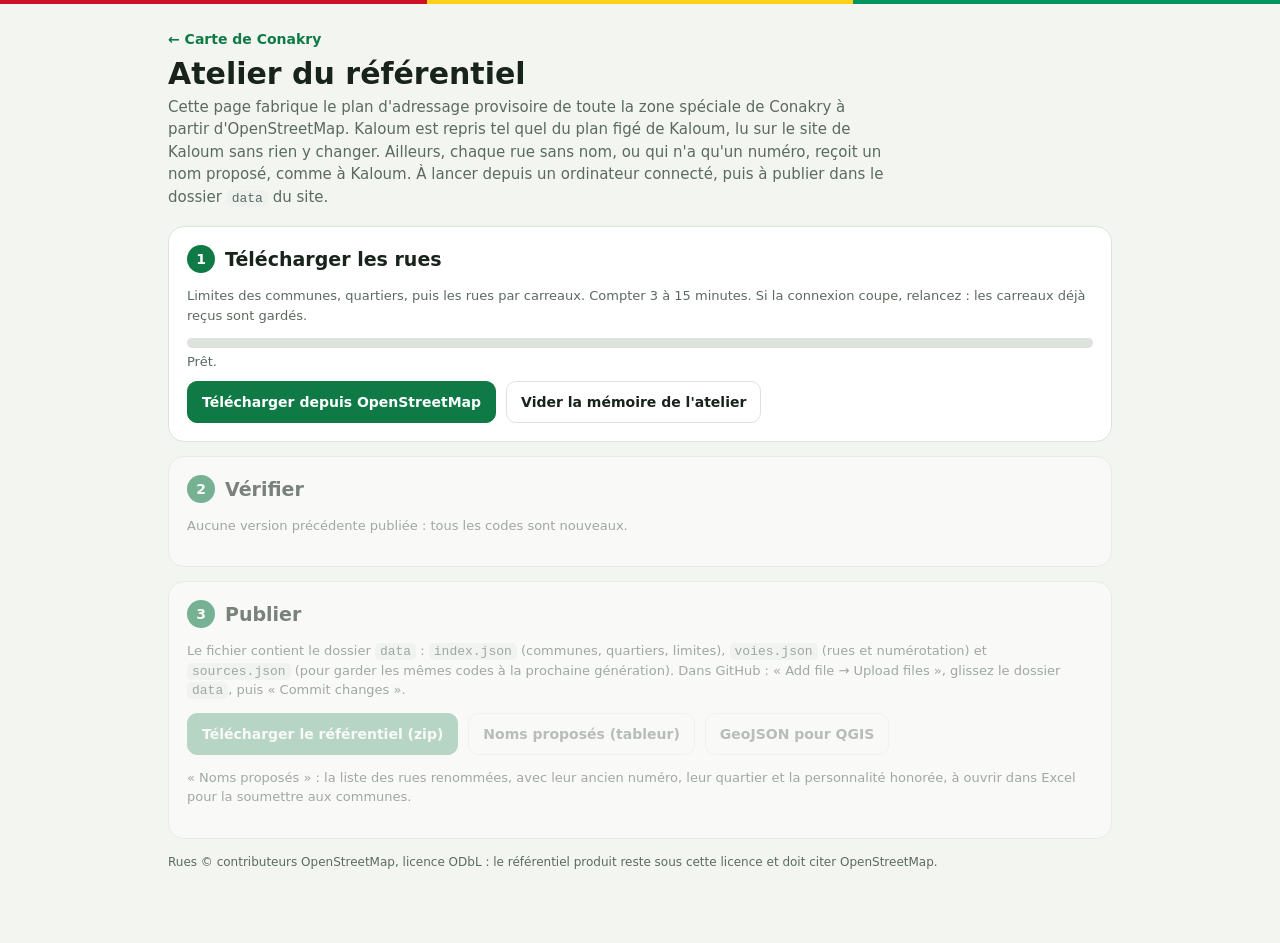
==== atelier.html @ 9e5f5452 "Add files via upload" ====
<!doctype html>
<html lang="fr">
<head>
<meta charset="utf-8">
<meta http-equiv="Content-Security-Policy" content="default-src 'self'; script-src 'self' 'sha256-5jNz0NQ0URBOAB1ZDKpjaOv0TnnnWe/QpNZC7MCD1so='; style-src 'self' 'unsafe-inline' https://fonts.googleapis.com; font-src 'self' https://fonts.gstatic.com; img-src 'self' data: blob: https://server.arcgisonline.com; connect-src 'self' https://server.arcgisonline.com https://overpass-api.de https://overpass.kumi.systems; worker-src 'self' blob:; child-src blob:; object-src 'none'; base-uri 'none'; form-action 'none'">
<meta name="referrer" content="strict-origin-when-cross-origin">
<meta name="viewport" content="width=device-width,initial-scale=1">
<meta name="robots" content="noindex">
<title>Atelier · Conakry Adresses</title>
<link rel="icon" href="icone.svg" type="image/svg+xml">
<link rel="preconnect" href="https://fonts.googleapis.com"><link rel="preconnect" href="https://fonts.gstatic.com" crossorigin>
<link rel="stylesheet" href="https://fonts.googleapis.com/css2?family=Bricolage+Grotesque:opsz,wght@12..96,800&family=Instrument+Sans:wght@400;500;600;700&display=swap">
<link rel="stylesheet" href="lib/maplibre-gl.css">
<link rel="stylesheet" href="style.css">
<style>
body{background:var(--bg)}
.wrap{max-width:980px;margin:0 auto;padding:24px 18px 60px}
h1{font:800 30px/1.1 var(--display);margin:6px 0 6px}
.lead{color:var(--muted);max-width:720px;margin:0 0 18px}
.step{background:var(--panel);border:1px solid var(--line);border-radius:16px;padding:18px;margin:14px 0}
.step h2{font:800 19px var(--display);margin:0 0 6px;display:flex;gap:10px;align-items:center}
.step h2 .n{display:grid;place-items:center;width:28px;height:28px;border-radius:50%;background:var(--green);color:#fff;font:800 14px var(--body);flex:none}
.step.off{opacity:.55}
.bar{height:10px;border-radius:5px;background:var(--line);overflow:hidden;margin:10px 0 6px}
.bar i{display:block;height:100%;width:0;background:var(--green);transition:width .2s}
.log{font:500 13px var(--body);color:var(--muted);min-height:1.3em}
table{width:100%;border-collapse:collapse;font-size:14px;margin-top:8px}
th,td{text-align:left;padding:7px 8px;border-bottom:1px solid var(--line);vertical-align:top}
th{font-size:12px;letter-spacing:.06em;text-transform:uppercase;color:var(--muted)}
td.num{text-align:right;font-variant-numeric:tabular-nums}
.ok{color:var(--green);font-weight:700}.miss{color:var(--red);font-weight:700}.mid{color:var(--warn);font-weight:700}
.warns{margin:10px 0 0;padding-left:18px;color:var(--fg)}
.warns li{margin:3px 0}
#apercu{height:460px;border-radius:12px;overflow:hidden;border:1px solid var(--line);margin-top:10px}
.row{display:flex;gap:10px;flex-wrap:wrap;align-items:center;margin-top:10px}
details{margin-top:10px}summary{cursor:pointer;font-weight:600;color:var(--green)}
.btn.mini{min-height:32px;padding:4px 10px;font-size:13px}
.trbar{display:flex;flex-wrap:wrap;gap:8px 12px;align-items:center;justify-content:space-between;background:#fff2e3;color:#4a2c00;border:1px solid #f0c48a;border-radius:12px;padding:10px 12px;margin-top:12px;font-size:14px}
@media (prefers-color-scheme:dark){.trbar{background:#3a2a14;color:#f6dcb4;border-color:#6b4a1f}}
.leg{display:flex;flex-wrap:wrap;gap:6px 14px;font-size:12px;color:var(--muted);margin-top:8px}.leg span{display:inline-flex;gap:6px;align-items:center}.leg i{width:14px;height:4px;border-radius:2px;display:inline-block}
</style>
</head>
<body>
<div class="flag" aria-hidden="true"><i></i><i></i><i></i></div>
<div class="wrap">
  <a class="back" href="./">← Carte de Conakry</a>
  <h1>Atelier du référentiel</h1>
  <p class="lead">Cette page fabrique le plan d'adressage provisoire de toute la zone spéciale de Conakry à partir d'OpenStreetMap. Kaloum est repris tel quel du plan figé de Kaloum, lu sur le site de Kaloum sans rien y changer. Ailleurs, chaque rue sans nom, ou qui n'a qu'un numéro, reçoit un nom proposé, comme à Kaloum. À lancer depuis un ordinateur connecté, puis à publier dans le dossier <code>data</code> du site.</p>

  <section class="step" id="s1">
    <h2><span class="n">1</span>Télécharger les rues</h2>
    <p class="hint">Limites des communes, quartiers, puis les rues par carreaux. Compter 3 à 15 minutes. Si la connexion coupe, relancez : les carreaux déjà reçus sont gardés.</p>
    <div class="bar"><i id="bar"></i></div>
    <div class="log" id="log" role="status">Prêt.</div>
    <div class="row"><button class="btn primary" type="button" id="go">Télécharger depuis OpenStreetMap</button><button class="btn" type="button" id="reset">Vider la mémoire de l'atelier</button></div>
  </section>

  <section class="step off" id="s2">
    <h2><span class="n">2</span>Vérifier</h2>
    <p class="hint" id="prevInfo">Aucune version précédente publiée : tous les codes sont nouveaux.</p>
    <div id="rapport"></div>
    <div class="trbar" id="trbar" hidden><span>Limite de <b id="trName"></b> : cliquez sur l'aperçu pour placer les coins, dans l'ordre (<span id="trCount">0 point</span>). Double-cliquez ou « Terminer » pour finir.</span><span class="row" style="margin:0"><button class="btn mini" type="button" id="trUndo">Annuler le dernier point</button><button class="btn mini" type="button" id="trCancel">Abandonner</button><button class="btn mini primary" type="button" id="trEnd" disabled>Terminer</button></span></div>
    <div id="apercu" hidden></div>
    <div class="leg" id="leg"></div>
  </section>

  <section class="step off" id="s3">
    <h2><span class="n">3</span>Publier</h2>
    <p class="hint">Le fichier contient le dossier <code>data</code> : <code>index.json</code> (communes, quartiers, limites), <code>voies.json</code> (rues et numérotation) et <code>sources.json</code> (pour garder les mêmes codes à la prochaine génération). Dans GitHub : « Add file → Upload files », glissez le dossier <code>data</code>, puis « Commit changes ».</p>
    <div class="row"><button class="btn primary" type="button" id="dl" disabled>Télécharger le référentiel (zip)</button><button class="btn" type="button" id="dlNoms" disabled>Noms proposés (tableur)</button><button class="btn" type="button" id="dlGeo" disabled>GeoJSON pour QGIS</button></div>
    <p class="hint">« Noms proposés » : la liste des rues renommées, avec leur ancien numéro, leur quartier et la personnalité honorée, à ouvrir dans Excel pour la soumettre aux communes.</p>
  </section>
  <p class="note">Rues © contributeurs OpenStreetMap, licence ODbL : le référentiel produit reste sous cette licence et doit citer OpenStreetMap.</p>
</div>
<script src="lib/maplibre-gl.js"></script>
<script src="sdk/conakry-adresses.js"></script>
<script src="lib/noms.js"></script>
<script src="lib/atelier-lib.js"></script>
<script>
(()=>{
const A=window.AtelierConakry,CA=window.ConakryAdresses,$=id=>document.getElementById(id);
const ENDPOINTS=['https://overpass-api.de/api/interpreter','https://overpass.kumi.systems/api/interpreter'];
const esc=s=>String(s??'').replace(/[&<>"']/g,c=>({'&':'&amp;','<':'&lt;','>':'&gt;','"':'&quot;',"'":'&#39;'}[c]));
const log=t=>{$('log').textContent=t};const bar=f=>{$('bar').style.width=Math.round(f*100)+'%'};
/* ---------- mémoire de l'atelier (IndexedDB) : réponses d'OpenStreetMap et limites tracées ---------- */
const DB=new Promise((res,rej)=>{const r=indexedDB.open('conakry-atelier',1);r.onupgradeneeded=()=>r.result.createObjectStore('osm');r.onsuccess=()=>res(r.result);r.onerror=()=>rej(r.error)});
const idb=(mode,f)=>DB.then(db=>new Promise((res,rej)=>{const t=db.transaction('osm',mode),s=t.objectStore('osm'),q=f(s);t.oncomplete=()=>res(q&&q.result);t.onerror=()=>rej(t.error)}));
const cget=k=>idb('readonly',s=>s.get(k)),cput=(k,v)=>idb('readwrite',s=>s.put(v,k)),cdel=k=>idb('readwrite',s=>s.delete(k)),ckeys=()=>idb('readonly',s=>s.getAllKeys());
async function overpass(q,label){
  let last;
  for(let attempt=0;attempt<4;attempt++){
    for(const u of ENDPOINTS){
      const ctl=new AbortController(),tm=setTimeout(()=>ctl.abort(),200000);
      try{const r=await fetch(u,{method:'POST',headers:{'Content-Type':'application/x-www-form-urlencoded'},body:'data='+encodeURIComponent(q),signal:ctl.signal});
        if(r.status===429||r.status===504){last=new Error('serveur occupé ('+r.status+')');continue}
        if(!r.ok)throw new Error('HTTP '+r.status);
        const j=await r.json();if(j.remark&&/runtime error|timed out|out of memory/i.test(j.remark))throw new Error(j.remark);return j}
      catch(e){last=e.name==='AbortError'?new Error('trop long'):e}finally{clearTimeout(tm)}
    }
    log(label+' : '+last.message+', nouvel essai dans '+(10*(attempt+1))+' s…');await new Promise(r=>setTimeout(r,10000*(attempt+1)));
  }
  throw last;
}
async function cached(key,q,label){const c=await cget(key);if(c)return c;const j=await overpass(q,label);await cput(key,j);return j}
/* ---------- plan de Kaloum : lu sur le site de Kaloum (même adresse liousax.github.io), sinon la copie du dépôt ---------- */
async function planKaloum(){
  try{const h=await fetch('../kaloum-carte/agent/index.html',{cache:'no-cache'}).then(r=>r.ok?r.text():'');
    const m=h.match(/<script type="application\/json" id="plan">([\s\S]*?)<\/script>/);
    if(m){const p=JSON.parse(m[1].replace(/<\\\//g,'</'));if(p&&Array.isArray(p.rues)&&p.rues.length)return{plan:p,source:'site de Kaloum'}}}catch(e){}
  const r=await fetch('sources/kaloum-plan.json',{cache:'no-cache'});if(!r.ok)throw new Error('plan de Kaloum introuvable');
  return{plan:await r.json(),source:'copie du dépôt'};
}
/* ---------- version publiée (pour garder les codes) ---------- */
async function precedent(){
  try{const g=u=>fetch(u,{cache:'no-cache'}).then(r=>r.ok?r.json():null);
    const index=await g('data/index.json');if(!index||index.format!=='conakry-adresses')return null;
    const [voies,sources]=await Promise.all([g('data/'+index.fichiers.voies),g('data/'+(index.fichiers.sources||'sources.json'))]);
    return voies?{index,voies,sources:sources||{voies:{}}}:null}catch(e){return null}
}
let input=null,result=null,map=null;
async function manuelles(){const out={};for(const k of await ckeys())if(String(k).startsWith('manuel:')){out[k.slice(7)]=await cget(k)}return out}
async function build(){
  const t0=performance.now();
  result=A.construire(Object.assign({},input,{manuelles:await manuelles()}));
  log('Référentiel construit en '+((performance.now()-t0)/1000).toFixed(1)+' s : '+result.index.stats.voies.toLocaleString('fr-FR')+' voies, '+result.index.stats.quartiers+' quartiers, '+result.index.stats.km.toLocaleString('fr-FR')+' km. Plan de Kaloum : '+input.planSource+'.');
  showReport(result);
  $('s2').classList.remove('off');$('s3').classList.remove('off');$('dl').disabled=false;$('dlGeo').disabled=false;$('dlNoms').disabled=false;
}
$('go').onclick=async()=>{
  $('go').disabled=true;
  try{
    const Q=A.requetes(),n=Q.tuiles.length+2;let done=0;
    log('Plan de Kaloum (lecture seule)…');const pk=await planKaloum();
    log('Limites des communes…');const lim=await cached('limites',Q.limites,'Limites');bar(++done/n);
    log('Quartiers…');const lieux=await cached('lieux',Q.lieux,'Quartiers');bar(++done/n);
    const ways=[];
    for(const t of Q.tuiles){log('Rues : carreau '+(done-1)+' sur '+Q.tuiles.length+'…');const j=await cached('t:'+t.id,t.q,'Carreau '+(done-1));for(const e of j.elements)if(e.type==='way')ways.push(e);bar(++done/n)}
    log('Construction du référentiel ('+ways.length.toLocaleString('fr-FR')+' tronçons)…');await new Promise(r=>setTimeout(r,30));
    const prev=await precedent();
    $('prevInfo').textContent=prev?'Version publiée trouvée ('+prev.index.version+', '+prev.index.stats.voies.toLocaleString('fr-FR')+' voies) : ses noms, codes de voie, codes postaux, points de départ et limites tracées sont conservés.':'Aucune version précédente publiée : tous les codes sont nouveaux.';
    input={ways,relations:lim.elements.filter(e=>e.type==='relation'),places:lieux.elements.filter(e=>e.type==='node'),plan:pk.plan,planSource:pk.source+', figé le '+(pk.plan.fige_le||'?'),precedent:prev};
    await build();
  }catch(e){log('Arrêt : '+(e.message||e)+'. Relancez « Télécharger » : ce qui est déjà reçu est gardé.');console.error(e)}
  $('go').disabled=false;
};
$('reset').onclick=async()=>{for(const k of await ckeys())if(!String(k).startsWith('manuel:'))await cdel(k);log('Mémoire vidée (les limites tracées sont gardées) : le prochain téléchargement repartira de zéro.');bar(0)};
const COL={KAL:'#c8312a',KAS:'#7b2d8e',DIX:'#0f7a46',MTM:'#d9650b',RAT:'#3e5a8a',LAM:'#1b8fb5',SON:'#5a7d1a',MTT:'#a3245b',GBE:'#8a6d00',TOM:'#2f6f62',KAG:'#6b4a2b',MAN:'#5d3fa6',SAN:'#b3541e'};
function showReport(r){
  const rows=A.COMMUNES.map(c=>{const x=r.rapport.communes[c.code];
    const lim=!x.limite?'<span class="miss">absente</span>':x.limite==='OpenStreetMap'?'<span class="ok">OpenStreetMap</span>':'<span class="mid">'+esc(x.limite)+'</span>';
    const act=x.limite==='OpenStreetMap'||x.limite==='contour du plan de Kaloum'?'':x.manuel?`<button class="btn mini" type="button" data-trace="${c.code}">Retracer</button> <button class="btn mini" type="button" data-untrace="${c.code}">Effacer</button>`:`<button class="btn mini" type="button" data-trace="${c.code}">Tracer la limite</button>`;
    return`<tr><td><b>${esc(c.nom)}</b></td><td>${c.cp}</td><td>${lim}</td><td class="num">${x.quartiers}</td><td class="num">${x.voies.toLocaleString('fr-FR')}</td><td class="num">${x.km.toLocaleString('fr-FR')}</td><td>${act}</td></tr>`}).join('');
  const w=r.rapport.avertissements,N=r.rapport.noms||{},f=n=>(n||0).toLocaleString('fr-FR');
  const ex=r.voies.voies.filter(v=>v.st==='propose'&&v.k!=='KAL'&&!v.x);
  const pick=l=>l.slice(0,4).map(v=>esc(v.n)+' <span class="hint">('+esc((A.COMMUNES.find(c=>c.code===v.k)||{}).nom)+(v.a?', ex-'+esc(v.a):'')+')</span>').join(' · ');
  $('rapport').innerHTML=`<table><thead><tr><th>Commune</th><th>Code</th><th>Limite</th><th>Quartiers</th><th>Voies</th><th>km</th><th></th></tr></thead><tbody>${rows}</tbody></table>
    ${w.length?'<ul class="warns">'+w.map(x=>'<li>'+esc(x)+'</li>').join('')+'</ul>':''}
    <h3 style="margin:16px 0 4px">Noms des rues</h3>
    <table><tbody>
      <tr><td>Noms d'usage gardés (OpenStreetMap)</td><td class="num">${f(N.gardes)}</td></tr>
      <tr><td>Noms proposés : personnalités (une seule fois dans la ville)</td><td class="num">${f(N.personnalites)}</td></tr>
      <tr><td>Noms proposés : séries (villes de Guinée, arbres, métiers…)</td><td class="num">${f(N.series)}</td></tr>
      <tr><td>dont rues qui n'avaient qu'un numéro (« Rue DI 501 »), numéro gardé comme ancien nom</td><td class="num">${f(N.numerotes)}</td></tr>
      <tr><td>Noms repris de la version publiée</td><td class="num">${f(N.herites)}</td></tr>
      <tr><td>Bretelles (nom de la route desservie)</td><td class="num">${f(N.bretelles)}</td></tr>
    </tbody></table>
    ${ex.length?`<p class="hint">Exemples : ${pick(ex.filter(v=>v.p))}${ex.some(v=>!v.p)?' · '+pick(ex.filter(v=>!v.p)):''}</p>`:''}
    <details><summary>Quartiers et codes postaux (${r.index.quartiers.length})</summary><table><tbody>${r.index.quartiers.slice().sort((a,b)=>a[1].localeCompare(b[1])).map(q=>`<tr><td>${q[1]}</td><td>${esc(q[0])}</td><td>${esc((A.COMMUNES.find(c=>c.code===q[4])||{}).nom)}</td></tr>`).join('')}</tbody></table></details>
    ${r.rapport.quartiersOfficielsSansPosition.length?`<details><summary>Quartiers officiels absents d'OpenStreetMap (${r.rapport.quartiersOfficielsSansPosition.length})</summary><p class="hint">Ils seront ajoutés quand ils seront placés sur OpenStreetMap. En attendant, leurs adresses prennent le quartier voisin.</p><p>${r.rapport.quartiersOfficielsSansPosition.map(esc).join(', ')}</p></details>`:''}`;
  $('rapport').querySelectorAll('[data-trace]').forEach(b=>b.onclick=()=>startTrace(b.dataset.trace));
  $('rapport').querySelectorAll('[data-untrace]').forEach(b=>b.onclick=async()=>{await cput('manuel:'+b.dataset.untrace,null);await build()});
  $('leg').innerHTML=A.COMMUNES.map(c=>`<span><i style="background:${COL[c.code]}"></i>${esc(c.nom)}</span>`).join('');
  $('apercu').hidden=false;
  const D=CA._interne.decodeLine;
  const feats=r.voies.voies.map(v=>({type:'Feature',properties:{c:v.k,n:v.n},geometry:{type:'MultiLineString',coordinates:v.g.map(a=>D(a).map(p=>[p.lon,p.lat]))}}));
  const qs=r.index.quartiers.map(q=>({type:'Feature',properties:{n:q[0]+' '+q[1]},geometry:{type:'Point',coordinates:[q[3],q[2]]}}));
  const zs=r.index.zones.flatMap(z=>z.rings.map(a=>({type:'Feature',properties:{n:z.nom,m:z.source==='manuel'?1:0},geometry:{type:'LineString',coordinates:D(a).map(p=>[p.lon,p.lat]).concat([D(a).slice(0,1).map(p=>[p.lon,p.lat])[0]])}})));
  const data={type:'FeatureCollection',features:feats},qd={type:'FeatureCollection',features:qs},zd={type:'FeatureCollection',features:zs};
  let bb=[Infinity,Infinity,-Infinity,-Infinity];for(const f of feats)for(const l of f.geometry.coordinates)for(const p of l){bb[0]=Math.min(bb[0],p[0]);bb[1]=Math.min(bb[1],p[1]);bb[2]=Math.max(bb[2],p[0]);bb[3]=Math.max(bb[3],p[1])}
  const fit=()=>{if(isFinite(bb[0]))map.fitBounds([[bb[0],bb[1]],[bb[2],bb[3]]],{padding:30,duration:0})};
  if(map){map.getSource('v').setData(data);map.getSource('q').setData(qd);map.getSource('z').setData(zd);map.resize();return}
  const ESRI='https://server.arcgisonline.com/ArcGIS/rest/services/';
  map=new maplibregl.Map({container:'apercu',style:{version:8,glyphs:new URL('glyphs/{fontstack}/{range}.pbf',location.href).href.replace('%7Bfontstack%7D','{fontstack}').replace('%7Brange%7D','{range}'),
    sources:{fond:{type:'raster',tiles:[ESRI+'Canvas/World_Light_Gray_Base/MapServer/tile/{z}/{y}/{x}'],tileSize:256,maxzoom:16,attribution:'Fond © Esri'},v:{type:'geojson',data},q:{type:'geojson',data:qd},z:{type:'geojson',data:zd},tr:{type:'geojson',data:{type:'FeatureCollection',features:[]}}},
    layers:[{id:'bg',type:'background',paint:{'background-color':'#f4eedf'}},{id:'fond',type:'raster',source:'fond',paint:{'raster-opacity':.7}},
      {id:'z',type:'line',source:'z',paint:{'line-color':['case',['==',['get','m'],1],'#d9650b','#a34a3a'],'line-width':2,'line-dasharray':[3,2]}},
      {id:'v',type:'line',source:'v',paint:{'line-color':['match',['get','c'],...Object.entries(COL).flat(),'#888'],'line-width':['interpolate',['linear'],['zoom'],10,.6,15,2.5]}},
      {id:'q',type:'circle',source:'q',paint:{'circle-radius':4,'circle-color':'#fff','circle-stroke-color':'#17231b','circle-stroke-width':1.5}},
      {id:'ql',type:'symbol',source:'q',minzoom:12,layout:{'text-field':['get','n'],'text-font':['NotoSansMedium'],'text-size':11,'text-offset':[0,1.1]},paint:{'text-halo-color':'#fff','text-halo-width':1.4}},
      {id:'trf',type:'fill',source:'tr',filter:['==',['geometry-type'],'Polygon'],paint:{'fill-color':'#d9650b','fill-opacity':.15}},
      {id:'trl',type:'line',source:'tr',paint:{'line-color':'#d9650b','line-width':2.5}},
      {id:'trp',type:'circle',source:'tr',filter:['==',['geometry-type'],'Point'],paint:{'circle-radius':5,'circle-color':'#fff','circle-stroke-color':'#d9650b','circle-stroke-width':2}}]},
    center:[-13.62,9.6],zoom:10,attributionControl:false,doubleClickZoom:false});
  map.addControl(new maplibregl.NavigationControl({showCompass:false}));
  window.atelierCarte=map;   /* accès pour le débogage */
  map.once('load',()=>{map.resize();fit()});requestAnimationFrame(()=>{map.resize();fit()});
  map.on('click',e=>{if(!trace)return;trace.pts.push([+e.lngLat.lng.toFixed(6),+e.lngLat.lat.toFixed(6)]);drawTrace()});
  map.on('dblclick',e=>{if(trace){e.preventDefault();endTrace()}});
}
/* ---------- tracer la limite d'une commune absente d'OpenStreetMap ---------- */
let trace=null;
function startTrace(code){
  const c=A.COMMUNES.find(x=>x.code===code);trace={code,pts:[]};
  $('trName').textContent=c.nom;$('trbar').hidden=false;drawTrace();
  $('apercu').scrollIntoView({behavior:'smooth',block:'center'});map.getCanvas().style.cursor='crosshair';
}
function drawTrace(){
  const p=trace?trace.pts:[],f=p.map(x=>({type:'Feature',properties:{},geometry:{type:'Point',coordinates:x}}));
  if(p.length>=2)f.push({type:'Feature',properties:{},geometry:p.length>=3?{type:'Polygon',coordinates:[p.concat([p[0]])]}:{type:'LineString',coordinates:p}});
  map.getSource('tr').setData({type:'FeatureCollection',features:f});
  $('trCount').textContent=p.length+' point'+(p.length>1?'s':'');$('trEnd').disabled=p.length<3;
}
async function endTrace(){
  if(!trace||trace.pts.length<3)return;
  const code=trace.code,ring=trace.pts.slice();trace=null;$('trbar').hidden=true;map.getCanvas().style.cursor='';
  await cput('manuel:'+code,[ring]);drawTrace();log('Limite enregistrée, nouvelle construction…');await build();
}
$('trEnd').onclick=endTrace;
$('trUndo').onclick=()=>{if(trace){trace.pts.pop();drawTrace()}};
$('trCancel').onclick=()=>{trace=null;$('trbar').hidden=true;map.getCanvas().style.cursor='';drawTrace()};
$('dl').onclick=()=>{if(!result)return;
  const b=A.zip([{name:'data/index.json',data:JSON.stringify(result.index)},{name:'data/voies.json',data:JSON.stringify(result.voies)},{name:'data/sources.json',data:JSON.stringify(result.sources)}]);
  const a=document.createElement('a');a.href=URL.createObjectURL(b);a.download='referentiel-conakry-'+result.index.version.replace(/\./g,'')+'.zip';document.body.appendChild(a);a.click();a.remove();setTimeout(()=>URL.revokeObjectURL(a.href),2000)};
$('dlNoms').onclick=()=>{if(!result)return;
  const C=Object.fromEntries(A.COMMUNES.map(c=>[c.code,c.nom])),Qn=Object.fromEntries(result.index.quartiers.map(q=>[q[1],q[0]]));
  const P=Object.fromEntries(NomsConakry.personnalites().map(p=>[p.id,p]));
  const cell=x=>{x=String(x??'');return /[";\n]/.test(x)?'"'+x.replace(/"/g,'""')+'"':x};
  const L=A.COMMUNES.map(c=>c.code);
  const rows=result.voies.voies.filter(v=>v.st==='propose'&&v.k!=='KAL'&&!v.x).sort((a,b)=>L.indexOf(a.k)-L.indexOf(b.k)||String(a.q[0]).localeCompare(String(b.q[0]))||a.n.localeCompare(b.n,'fr'))
    .map(v=>{const D=CA._interne.decodeLine;const len=v.g.reduce((s,a)=>{const g=D(a);let l=0;for(let i=1;i<g.length;i++)l+=CA._interne.dist(g[i-1],g[i]);return s+l},0);
      return [C[v.k],(v.q||[]).map(cp=>cp+' '+(Qn[cp]||'')).join(', '),v.n,v.a||'',v.p?'personnalité':'série',v.p&&P[v.p]?P[v.p].nom:'',v.b||'',Math.round(len),v.c].map(cell).join(';')});
  const csv='\ufeffCommune;Quartiers;Nom proposé;Ancien nom ou numéro;Type de nom;Personnalité;Dédicace;Longueur (m);Code de la voie\n'+rows.join('\n');
  const b=new Blob([csv],{type:'text/csv;charset=utf-8'}),a=document.createElement('a');a.href=URL.createObjectURL(b);a.download='noms-proposes-conakry-'+result.index.version.replace(/\./g,'')+'.csv';document.body.appendChild(a);a.click();a.remove();setTimeout(()=>URL.revokeObjectURL(a.href),2000)};
$('dlGeo').onclick=()=>{if(!result)return;
  const D=CA._interne.decodeLine;
  const fc={type:'FeatureCollection',features:result.voies.voies.map(v=>({type:'Feature',properties:{code:v.c,nom:v.n,ancien_nom:v.a||null,statut:v.st,personnalite:v.p||null,dedicace:v.b||null,commune:v.k,codes_postaux:v.q,depart_numerotation:v.d?[v.d[1],v.d[0]]:null,numero_max:v.m},geometry:{type:'MultiLineString',coordinates:v.g.map(a=>D(a).map(p=>[p.lon,p.lat]))}}))};
  const b=new Blob([JSON.stringify(fc)],{type:'application/geo+json'}),a=document.createElement('a');a.href=URL.createObjectURL(b);a.download='voies-conakry.geojson';document.body.appendChild(a);a.click();a.remove();setTimeout(()=>URL.revokeObjectURL(a.href),2000)};
})();
</script>
</body>
</html>
---- style.css ----
/* Conakry Adresses : styles communs. Couleurs du drapeau guinéen en sourdine, rendu « plan de ville ». */
:root{
  --bg:#f3f5f1;--panel:#ffffff;--fg:#17231b;--muted:#5b6a60;--line:#dde3dc;--soft:#eef2ee;
  --green:#0f7a46;--green-soft:#e3f1e8;--yellow:#e8b100;--red:#c8312a;--warn:#8a6100;--blue:#3e5a8a;
  --paper:#f4eedf;--street:#ffffff;--casing:#b5a892;--major:#f7d36b;--major-casing:#bf9332;--text:#3b3128;--halo:#fffdf6;--quartier:#a34a3a;--provisoire:#7a6e5c;
  --display:"Bricolage Grotesque",ui-sans-serif,system-ui,sans-serif;
  --body:"Instrument Sans",ui-sans-serif,system-ui,-apple-system,"Segoe UI",sans-serif;
  color-scheme:light;
}
@media (prefers-color-scheme:dark){:root:not([data-theme="light"]){
  --bg:#0f1512;--panel:#161e1a;--fg:#e7eee9;--muted:#9aa8a0;--line:#2a352f;--soft:#1c2621;
  --green:#3fc483;--green-soft:#183326;--yellow:#f2c53d;--red:#f06a5f;--warn:#f2c53d;--blue:#8fb0ea;
  --paper:#191b18;--street:#4b4840;--casing:#141412;--major:#8c7430;--major-casing:#2a2412;--text:#ece4d4;--halo:#15130f;--quartier:#e39a87;--provisoire:#b9ad98;
  color-scheme:dark;
}}
:root[data-theme="dark"]{
  --bg:#0f1512;--panel:#161e1a;--fg:#e7eee9;--muted:#9aa8a0;--line:#2a352f;--soft:#1c2621;
  --green:#3fc483;--green-soft:#183326;--yellow:#f2c53d;--red:#f06a5f;--warn:#f2c53d;--blue:#8fb0ea;
  --paper:#191b18;--street:#4b4840;--casing:#141412;--major:#8c7430;--major-casing:#2a2412;--text:#ece4d4;--halo:#15130f;--quartier:#e39a87;--provisoire:#b9ad98;
  color-scheme:dark;
}
*{box-sizing:border-box}
[hidden]{display:none!important}
html,body{margin:0}
body{background:var(--bg);color:var(--fg);font:15px/1.5 var(--body);-webkit-text-size-adjust:100%}
a{color:var(--green)}
code{font:500 13px ui-monospace,SFMono-Regular,Menlo,monospace;background:var(--soft);padding:1px 5px;border-radius:5px}
.flag{display:flex;height:4px}.flag i{flex:1}.flag i:nth-child(1){background:#ce1126}.flag i:nth-child(2){background:#fcd116}.flag i:nth-child(3){background:#009460}
.btn{font:600 14px var(--body);border:1px solid var(--line);background:var(--panel);color:var(--fg);border-radius:10px;padding:9px 14px;cursor:pointer;min-height:42px;display:inline-flex;align-items:center;justify-content:center;gap:6px;text-decoration:none}
.btn:hover{border-color:var(--green)}
.btn.primary{background:var(--green);border-color:var(--green);color:#fff}
.btn[disabled]{opacity:.5;cursor:not-allowed}
.btn:focus-visible,input:focus-visible,select:focus-visible,a:focus-visible,button:focus-visible{outline:3px solid var(--yellow);outline-offset:2px}
.hint{font-size:13px;color:var(--muted)}
.note{font-size:12px;color:var(--muted)}
.back{font-size:14px;text-decoration:none;font-weight:600}
input[type=text],input[type=search],select{font:500 15px var(--body);color:var(--fg);background:var(--panel);border:1px solid var(--line);border-radius:10px;padding:9px 12px;min-height:44px;width:100%}
@media (prefers-reduced-motion:reduce){*{transition:none!important;animation:none!important}}
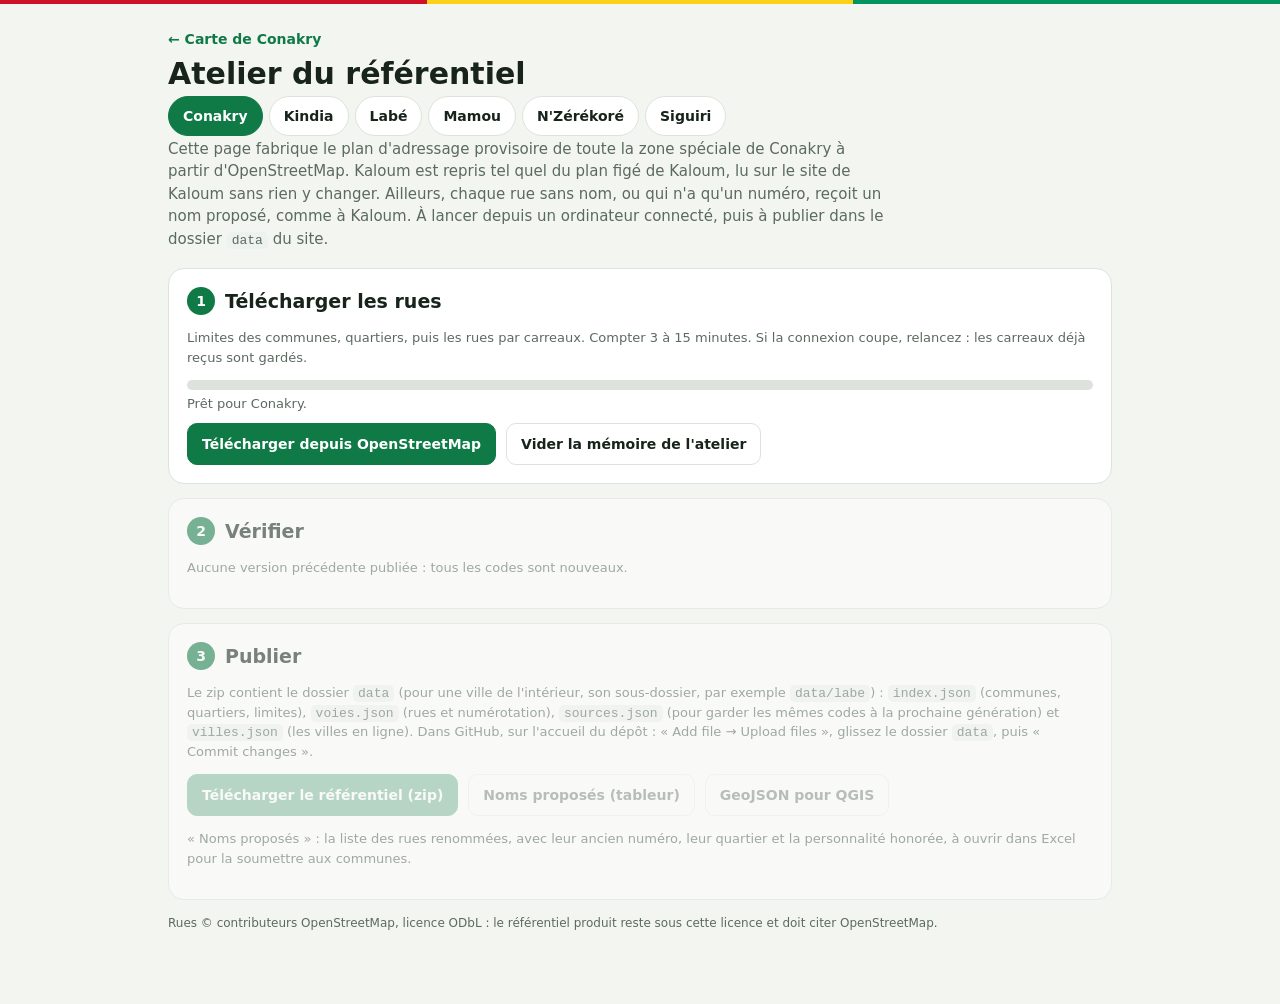
==== commit 18bef1b9: "Add files via upload" ====
--- a/atelier.html
+++ b/atelier.html
@@ -2,7 +2,7 @@
 <html lang="fr">
 <head>
 <meta charset="utf-8">
-<meta http-equiv="Content-Security-Policy" content="default-src 'self'; script-src 'self' 'sha256-5jNz0NQ0URBOAB1ZDKpjaOv0TnnnWe/QpNZC7MCD1so='; style-src 'self' 'unsafe-inline' https://fonts.googleapis.com; font-src 'self' https://fonts.gstatic.com; img-src 'self' data: blob: https://server.arcgisonline.com; connect-src 'self' https://server.arcgisonline.com https://overpass-api.de https://overpass.kumi.systems; worker-src 'self' blob:; child-src blob:; object-src 'none'; base-uri 'none'; form-action 'none'">
+<meta http-equiv="Content-Security-Policy" content="default-src 'self'; script-src 'self' 'sha256-NFKYXczPNvutUIV6wnnQyfD9SWZj7FU3vL9uxPOGpcQ=' 'sha256-mOIJACQGyDFYQx7ykZJ5WSjoBwVJ0MTD59UykNKn/SY='; style-src 'self' 'unsafe-inline' https://fonts.googleapis.com; font-src 'self' https://fonts.gstatic.com; img-src 'self' data: blob: https://server.arcgisonline.com; connect-src 'self' https://server.arcgisonline.com https://overpass-api.de https://overpass.kumi.systems; worker-src 'self' blob:; child-src blob:; object-src 'none'; base-uri 'none'; form-action 'none'">
 <meta name="referrer" content="strict-origin-when-cross-origin">
 <meta name="viewport" content="width=device-width,initial-scale=1">
 <meta name="robots" content="noindex">
@@ -12,6 +12,7 @@
 <link rel="stylesheet" href="https://fonts.googleapis.com/css2?family=Bricolage+Grotesque:opsz,wght@12..96,800&family=Instrument+Sans:wght@400;500;600;700&display=swap">
 <link rel="stylesheet" href="lib/maplibre-gl.css">
 <link rel="stylesheet" href="style.css">
+<script>if(window.top!==window.self){document.documentElement.style.display='none';try{window.top.location=window.self.location.href}catch(e){}}</script>
 <style>
 body{background:var(--bg)}
 .wrap{max-width:980px;margin:0 auto;padding:24px 18px 60px}
@@ -19,7 +20,7 @@
 .lead{color:var(--muted);max-width:720px;margin:0 0 18px}
 .step{background:var(--panel);border:1px solid var(--line);border-radius:16px;padding:18px;margin:14px 0}
 .step h2{font:800 19px var(--display);margin:0 0 6px;display:flex;gap:10px;align-items:center}
-.step h2 .n{display:grid;place-items:center;width:28px;height:28px;border-radius:50%;background:var(--green);color:#fff;font:800 14px var(--body);flex:none}
+.step h2 .n{display:grid;place-items:center;width:28px;height:28px;border-radius:50%;background:var(--green);color:var(--on-green);font:800 14px var(--body);flex:none}
 .step.off{opacity:.55}
 .bar{height:10px;border-radius:5px;background:var(--line);overflow:hidden;margin:10px 0 6px}
 .bar i{display:block;height:100%;width:0;background:var(--green);transition:width .2s}
@@ -35,6 +36,8 @@
 .row{display:flex;gap:10px;flex-wrap:wrap;align-items:center;margin-top:10px}
 details{margin-top:10px}summary{cursor:pointer;font-weight:600;color:var(--green)}
 .btn.mini{min-height:32px;padding:4px 10px;font-size:13px}
+.villes{display:flex;flex-wrap:wrap;gap:6px;margin:4px 0 2px}.villes button{font:600 14px var(--body);border:1px solid var(--line);background:var(--panel);color:var(--fg);border-radius:999px;padding:7px 14px;cursor:pointer;min-height:40px}
+.villes button[aria-pressed="true"]{background:var(--green);border-color:var(--green);color:var(--on-green)}
 .trbar{display:flex;flex-wrap:wrap;gap:8px 12px;align-items:center;justify-content:space-between;background:#fff2e3;color:#4a2c00;border:1px solid #f0c48a;border-radius:12px;padding:10px 12px;margin-top:12px;font-size:14px}
 @media (prefers-color-scheme:dark){.trbar{background:#3a2a14;color:#f6dcb4;border-color:#6b4a1f}}
 .leg{display:flex;flex-wrap:wrap;gap:6px 14px;font-size:12px;color:var(--muted);margin-top:8px}.leg span{display:inline-flex;gap:6px;align-items:center}.leg i{width:14px;height:4px;border-radius:2px;display:inline-block}
@@ -43,9 +46,10 @@
 <body>
 <div class="flag" aria-hidden="true"><i></i><i></i><i></i></div>
 <div class="wrap">
-  <a class="back" href="./">← Carte de Conakry</a>
+  <a class="back" id="retour" href="./">← Carte de Conakry</a>
   <h1>Atelier du référentiel</h1>
-  <p class="lead">Cette page fabrique le plan d'adressage provisoire de toute la zone spéciale de Conakry à partir d'OpenStreetMap. Kaloum est repris tel quel du plan figé de Kaloum, lu sur le site de Kaloum sans rien y changer. Ailleurs, chaque rue sans nom, ou qui n'a qu'un numéro, reçoit un nom proposé, comme à Kaloum. À lancer depuis un ordinateur connecté, puis à publier dans le dossier <code>data</code> du site.</p>
+  <div class="villes" id="villes" role="group" aria-label="Ville"></div>
+  <p class="lead" id="lead"></p>
 
   <section class="step" id="s1">
     <h2><span class="n">1</span>Télécharger les rues</h2>
@@ -66,7 +70,7 @@
 
   <section class="step off" id="s3">
     <h2><span class="n">3</span>Publier</h2>
-    <p class="hint">Le fichier contient le dossier <code>data</code> : <code>index.json</code> (communes, quartiers, limites), <code>voies.json</code> (rues et numérotation) et <code>sources.json</code> (pour garder les mêmes codes à la prochaine génération). Dans GitHub : « Add file → Upload files », glissez le dossier <code>data</code>, puis « Commit changes ».</p>
+    <p class="hint">Le zip contient le dossier <code>data</code> (pour une ville de l'intérieur, son sous-dossier, par exemple <code>data/labe</code>) : <code>index.json</code> (communes, quartiers, limites), <code>voies.json</code> (rues et numérotation), <code>sources.json</code> (pour garder les mêmes codes à la prochaine génération) et <code>villes.json</code> (les villes en ligne). Dans GitHub, sur l'accueil du dépôt : « Add file → Upload files », glissez le dossier <code>data</code>, puis « Commit changes ».</p>
     <div class="row"><button class="btn primary" type="button" id="dl" disabled>Télécharger le référentiel (zip)</button><button class="btn" type="button" id="dlNoms" disabled>Noms proposés (tableur)</button><button class="btn" type="button" id="dlGeo" disabled>GeoJSON pour QGIS</button></div>
     <p class="hint">« Noms proposés » : la liste des rues renommées, avec leur ancien numéro, leur quartier et la personnalité honorée, à ouvrir dans Excel pour la soumettre aux communes.</p>
   </section>
@@ -79,6 +83,24 @@
 <script>
 (()=>{
 const A=window.AtelierConakry,CA=window.ConakryAdresses,$=id=>document.getElementById(id);
+/* ---------- ville : Conakry ou une ville de l'intérieur (?ville=labe) ---------- */
+const ORDRE=['conakry','kindia','labe','mamou','nzerekore','siguiri'];
+const villeQ=new URLSearchParams(location.search).get('ville')||'';
+let V=Object.prototype.hasOwnProperty.call(A.VILLES,villeQ)?A.VILLES[villeQ]:A.VILLES.conakry;
+const sous=v=>v.code==='conakry'?'':v.code+'/';                 /* dossier du référentiel : data/ pour Conakry, data/labe/ … */
+const K=k=>V.code==='conakry'?k:V.code+':'+k;                   /* mémoire de l'atelier, par ville */
+function choisirVille(v){
+  V=v;history.replaceState(null,'',v.code==='conakry'?location.pathname:'?ville='+v.code);
+  $('villes').querySelectorAll('button').forEach(b=>b.setAttribute('aria-pressed',b.dataset.v===v.code?'true':'false'));
+  $('retour').textContent='← Carte de '+v.nom;$('retour').href=v.code==='conakry'?'./':'./?ville='+v.code;
+  $('lead').innerHTML=v.kaloum?'Cette page fabrique le plan d\'adressage provisoire de toute la zone spéciale de Conakry à partir d\'OpenStreetMap. Kaloum est repris tel quel du plan figé de Kaloum, lu sur le site de Kaloum sans rien y changer. Ailleurs, chaque rue sans nom, ou qui n\'a qu\'un numéro, reçoit un nom proposé, comme à Kaloum. À lancer depuis un ordinateur connecté, puis à publier dans le dossier <code>data</code> du site.'
+    :'Cette page fabrique le plan d\'adressage provisoire de '+v.nom+' à partir d\'OpenStreetMap, comme pour Conakry : chaque rue sans nom, ou qui n\'a qu\'un numéro, reçoit un nom proposé ; chaque quartier reçoit un code postal à partir de '+v.communes[0].cp+'. À lancer depuis un ordinateur connecté, puis à publier dans le dossier <code>data</code> du site (sous-dossier <code>'+v.code+'</code>).';
+  input=null;result=null;['s2','s3'].forEach(id=>$(id).classList.add('off'));['dl','dlGeo','dlNoms'].forEach(id=>$(id).disabled=true);
+  $('rapport').innerHTML='';$('leg').innerHTML='';$('apercu').hidden=true;bar(0);log('Prêt pour '+v.nom+'.');
+  if(map)map.jumpTo({center:[v.centre[1],v.centre[0]],zoom:v.kaloum?10:12});
+}
+setTimeout(()=>{$('villes').innerHTML=ORDRE.map(k=>A.VILLES[k]).map(v=>`<button type="button" data-v="${v.code}">${esc(v.nom)}</button>`).join('');
+  $('villes').querySelectorAll('button').forEach(b=>b.onclick=()=>{if(!$('go').disabled)choisirVille(A.VILLES[b.dataset.v])});choisirVille(V)},0);
 const ENDPOINTS=['https://overpass-api.de/api/interpreter','https://overpass.kumi.systems/api/interpreter'];
 const esc=s=>String(s??'').replace(/[&<>"']/g,c=>({'&':'&amp;','<':'&lt;','>':'&gt;','"':'&quot;',"'":'&#39;'}[c]));
 const log=t=>{$('log').textContent=t};const bar=f=>{$('bar').style.width=Math.round(f*100)+'%'};
@@ -112,9 +134,10 @@
 }
 /* ---------- version publiée (pour garder les codes) ---------- */
 async function precedent(){
-  try{const g=u=>fetch(u,{cache:'no-cache'}).then(r=>r.ok?r.json():null);
-    const index=await g('data/index.json');if(!index||index.format!=='conakry-adresses')return null;
-    const [voies,sources]=await Promise.all([g('data/'+index.fichiers.voies),g('data/'+(index.fichiers.sources||'sources.json'))]);
+  try{const g=u=>fetch(u,{cache:'no-cache'}).then(r=>r.ok?r.json():null),d='data/'+sous(V);
+    const index=await g(d+'index.json');if(!index||index.format!=='conakry-adresses')return null;
+    if(index.ville&&index.ville.code&&index.ville.code!==V.code)return null;
+    const [voies,sources]=await Promise.all([g(d+index.fichiers.voies),g(d+(index.fichiers.sources||'sources.json'))]);
     return voies?{index,voies,sources:sources||{voies:{}}}:null}catch(e){return null}
 }
 let input=null,result=null,map=null;
@@ -122,37 +145,37 @@
 async function build(){
   const t0=performance.now();
   result=A.construire(Object.assign({},input,{manuelles:await manuelles()}));
-  log('Référentiel construit en '+((performance.now()-t0)/1000).toFixed(1)+' s : '+result.index.stats.voies.toLocaleString('fr-FR')+' voies, '+result.index.stats.quartiers+' quartiers, '+result.index.stats.km.toLocaleString('fr-FR')+' km. Plan de Kaloum : '+input.planSource+'.');
+  log(V.nom+' : référentiel construit en '+((performance.now()-t0)/1000).toFixed(1)+' s : '+result.index.stats.voies.toLocaleString('fr-FR')+' voies, '+result.index.stats.quartiers+' quartiers, '+result.index.stats.km.toLocaleString('fr-FR')+' km.'+(V.kaloum?' Plan de Kaloum : '+input.planSource+'.':''));
   showReport(result);
   $('s2').classList.remove('off');$('s3').classList.remove('off');$('dl').disabled=false;$('dlGeo').disabled=false;$('dlNoms').disabled=false;
 }
 $('go').onclick=async()=>{
   $('go').disabled=true;
   try{
-    const Q=A.requetes(),n=Q.tuiles.length+2;let done=0;
-    log('Plan de Kaloum (lecture seule)…');const pk=await planKaloum();
-    log('Limites des communes…');const lim=await cached('limites',Q.limites,'Limites');bar(++done/n);
-    log('Quartiers…');const lieux=await cached('lieux',Q.lieux,'Quartiers');bar(++done/n);
+    const Q=A.requetes(V.bbox),n=Q.tuiles.length+2;let done=0;
+    let pk={plan:null,source:''};if(V.kaloum){log('Plan de Kaloum (lecture seule)…');pk=await planKaloum()}
+    log(V.nom+' : limites des communes…');const lim=await cached(K('limites'),Q.limites,'Limites');bar(++done/n);
+    log(V.nom+' : quartiers…');const lieux=await cached(K('lieux'),Q.lieux,'Quartiers');bar(++done/n);
     const ways=[];
     for(const t of Q.tuiles){log('Rues : carreau '+(done-1)+' sur '+Q.tuiles.length+'…');const j=await cached('t:'+t.id,t.q,'Carreau '+(done-1));for(const e of j.elements)if(e.type==='way')ways.push(e);bar(++done/n)}
     log('Construction du référentiel ('+ways.length.toLocaleString('fr-FR')+' tronçons)…');await new Promise(r=>setTimeout(r,30));
     const prev=await precedent();
     $('prevInfo').textContent=prev?'Version publiée trouvée ('+prev.index.version+', '+prev.index.stats.voies.toLocaleString('fr-FR')+' voies) : ses noms, codes de voie, codes postaux, points de départ et limites tracées sont conservés.':'Aucune version précédente publiée : tous les codes sont nouveaux.';
-    input={ways,relations:lim.elements.filter(e=>e.type==='relation'),places:lieux.elements.filter(e=>e.type==='node'),plan:pk.plan,planSource:pk.source+', figé le '+(pk.plan.fige_le||'?'),precedent:prev};
+    input={ville:V.code,ways,relations:lim.elements.filter(e=>e.type==='relation'),places:lieux.elements.filter(e=>e.type==='node'),plan:pk.plan,planSource:pk.plan?pk.source+', figé le '+(pk.plan.fige_le||'?'):'',precedent:prev};
     await build();
   }catch(e){log('Arrêt : '+(e.message||e)+'. Relancez « Télécharger » : ce qui est déjà reçu est gardé.');console.error(e)}
   $('go').disabled=false;
 };
 $('reset').onclick=async()=>{for(const k of await ckeys())if(!String(k).startsWith('manuel:'))await cdel(k);log('Mémoire vidée (les limites tracées sont gardées) : le prochain téléchargement repartira de zéro.');bar(0)};
-const COL={KAL:'#c8312a',KAS:'#7b2d8e',DIX:'#0f7a46',MTM:'#d9650b',RAT:'#3e5a8a',LAM:'#1b8fb5',SON:'#5a7d1a',MTT:'#a3245b',GBE:'#8a6d00',TOM:'#2f6f62',KAG:'#6b4a2b',MAN:'#5d3fa6',SAN:'#b3541e'};
+const COL={KAL:'#c8312a',KAS:'#7b2d8e',DIX:'#0f7a46',MTM:'#d9650b',RAT:'#3e5a8a',LAM:'#1b8fb5',SON:'#5a7d1a',MTT:'#a3245b',GBE:'#8a6d00',TOM:'#2f6f62',KAG:'#6b4a2b',MAN:'#5d3fa6',SAN:'#b3541e',KIN:'#0f7a46',LAB:'#3e5a8a',MAM:'#a3245b',SIG:'#8a6d00',NZE:'#c8312a'};
 function showReport(r){
-  const rows=A.COMMUNES.map(c=>{const x=r.rapport.communes[c.code];
+  const rows=V.communes.map(c=>{const x=r.rapport.communes[c.code];
     const lim=!x.limite?'<span class="miss">absente</span>':x.limite==='OpenStreetMap'?'<span class="ok">OpenStreetMap</span>':'<span class="mid">'+esc(x.limite)+'</span>';
     const act=x.limite==='OpenStreetMap'||x.limite==='contour du plan de Kaloum'?'':x.manuel?`<button class="btn mini" type="button" data-trace="${c.code}">Retracer</button> <button class="btn mini" type="button" data-untrace="${c.code}">Effacer</button>`:`<button class="btn mini" type="button" data-trace="${c.code}">Tracer la limite</button>`;
     return`<tr><td><b>${esc(c.nom)}</b></td><td>${c.cp}</td><td>${lim}</td><td class="num">${x.quartiers}</td><td class="num">${x.voies.toLocaleString('fr-FR')}</td><td class="num">${x.km.toLocaleString('fr-FR')}</td><td>${act}</td></tr>`}).join('');
   const w=r.rapport.avertissements,N=r.rapport.noms||{},f=n=>(n||0).toLocaleString('fr-FR');
   const ex=r.voies.voies.filter(v=>v.st==='propose'&&v.k!=='KAL'&&!v.x);
-  const pick=l=>l.slice(0,4).map(v=>esc(v.n)+' <span class="hint">('+esc((A.COMMUNES.find(c=>c.code===v.k)||{}).nom)+(v.a?', ex-'+esc(v.a):'')+')</span>').join(' · ');
+  const pick=l=>l.slice(0,4).map(v=>esc(v.n)+' <span class="hint">('+esc((V.communes.find(c=>c.code===v.k)||{}).nom)+(v.a?', ex-'+esc(v.a):'')+')</span>').join(' · ');
   $('rapport').innerHTML=`<table><thead><tr><th>Commune</th><th>Code</th><th>Limite</th><th>Quartiers</th><th>Voies</th><th>km</th><th></th></tr></thead><tbody>${rows}</tbody></table>
     ${w.length?'<ul class="warns">'+w.map(x=>'<li>'+esc(x)+'</li>').join('')+'</ul>':''}
     <h3 style="margin:16px 0 4px">Noms des rues</h3>
@@ -165,11 +188,11 @@
       <tr><td>Bretelles (nom de la route desservie)</td><td class="num">${f(N.bretelles)}</td></tr>
     </tbody></table>
     ${ex.length?`<p class="hint">Exemples : ${pick(ex.filter(v=>v.p))}${ex.some(v=>!v.p)?' · '+pick(ex.filter(v=>!v.p)):''}</p>`:''}
-    <details><summary>Quartiers et codes postaux (${r.index.quartiers.length})</summary><table><tbody>${r.index.quartiers.slice().sort((a,b)=>a[1].localeCompare(b[1])).map(q=>`<tr><td>${q[1]}</td><td>${esc(q[0])}</td><td>${esc((A.COMMUNES.find(c=>c.code===q[4])||{}).nom)}</td></tr>`).join('')}</tbody></table></details>
+    <details><summary>Quartiers et codes postaux (${r.index.quartiers.length})</summary><table><tbody>${r.index.quartiers.slice().sort((a,b)=>a[1].localeCompare(b[1])).map(q=>`<tr><td>${q[1]}</td><td>${esc(q[0])}</td><td>${esc((V.communes.find(c=>c.code===q[4])||{}).nom)}</td></tr>`).join('')}</tbody></table></details>
     ${r.rapport.quartiersOfficielsSansPosition.length?`<details><summary>Quartiers officiels absents d'OpenStreetMap (${r.rapport.quartiersOfficielsSansPosition.length})</summary><p class="hint">Ils seront ajoutés quand ils seront placés sur OpenStreetMap. En attendant, leurs adresses prennent le quartier voisin.</p><p>${r.rapport.quartiersOfficielsSansPosition.map(esc).join(', ')}</p></details>`:''}`;
   $('rapport').querySelectorAll('[data-trace]').forEach(b=>b.onclick=()=>startTrace(b.dataset.trace));
   $('rapport').querySelectorAll('[data-untrace]').forEach(b=>b.onclick=async()=>{await cput('manuel:'+b.dataset.untrace,null);await build()});
-  $('leg').innerHTML=A.COMMUNES.map(c=>`<span><i style="background:${COL[c.code]}"></i>${esc(c.nom)}</span>`).join('');
+  $('leg').innerHTML=V.communes.map(c=>`<span><i style="background:${COL[c.code]||'#888'}"></i>${esc(c.nom)}</span>`).join('');
   $('apercu').hidden=false;
   const D=CA._interne.decodeLine;
   const feats=r.voies.voies.map(v=>({type:'Feature',properties:{c:v.k,n:v.n},geometry:{type:'MultiLineString',coordinates:v.g.map(a=>D(a).map(p=>[p.lon,p.lat]))}}));
@@ -190,7 +213,7 @@
       {id:'trf',type:'fill',source:'tr',filter:['==',['geometry-type'],'Polygon'],paint:{'fill-color':'#d9650b','fill-opacity':.15}},
       {id:'trl',type:'line',source:'tr',paint:{'line-color':'#d9650b','line-width':2.5}},
       {id:'trp',type:'circle',source:'tr',filter:['==',['geometry-type'],'Point'],paint:{'circle-radius':5,'circle-color':'#fff','circle-stroke-color':'#d9650b','circle-stroke-width':2}}]},
-    center:[-13.62,9.6],zoom:10,attributionControl:false,doubleClickZoom:false});
+    center:[V.centre[1],V.centre[0]],zoom:V.kaloum?10:12,attributionControl:false,doubleClickZoom:false});
   map.addControl(new maplibregl.NavigationControl({showCompass:false}));
   window.atelierCarte=map;   /* accès pour le débogage */
   map.once('load',()=>{map.resize();fit()});requestAnimationFrame(()=>{map.resize();fit()});
@@ -200,7 +223,7 @@
 /* ---------- tracer la limite d'une commune absente d'OpenStreetMap ---------- */
 let trace=null;
 function startTrace(code){
-  const c=A.COMMUNES.find(x=>x.code===code);trace={code,pts:[]};
+  const c=V.communes.find(x=>x.code===code);trace={code,pts:[]};
   $('trName').textContent=c.nom;$('trbar').hidden=false;drawTrace();
   $('apercu').scrollIntoView({behavior:'smooth',block:'center'});map.getCanvas().style.cursor='crosshair';
 }
@@ -218,23 +241,34 @@
 $('trEnd').onclick=endTrace;
 $('trUndo').onclick=()=>{if(trace){trace.pts.pop();drawTrace()}};
 $('trCancel').onclick=()=>{trace=null;$('trbar').hidden=true;map.getCanvas().style.cursor='';drawTrace()};
-$('dl').onclick=()=>{if(!result)return;
-  const b=A.zip([{name:'data/index.json',data:JSON.stringify(result.index)},{name:'data/voies.json',data:JSON.stringify(result.voies)},{name:'data/sources.json',data:JSON.stringify(result.sources)}]);
-  const a=document.createElement('a');a.href=URL.createObjectURL(b);a.download='referentiel-conakry-'+result.index.version.replace(/\./g,'')+'.zip';document.body.appendChild(a);a.click();a.remove();setTimeout(()=>URL.revokeObjectURL(a.href),2000)};
+/* liste des villes publiées (data/villes.json) : celles déjà en ligne, plus celle-ci */
+async function villesPubliees(){
+  const out=[];
+  for(const k of ORDRE){const v=A.VILLES[k];let ok=v.code===V.code;
+    if(!ok)try{const r=await fetch('data/'+sous(v)+'index.json',{method:'HEAD',cache:'no-cache'});ok=r.ok}catch(e){}
+    if(ok)out.push({code:v.code,nom:v.nom,dossier:'data/'+sous(v),cp:v.communes[0].cp.slice(0,2),centre:v.centre})}
+  return out;
+}
+$('dl').onclick=async()=>{if(!result)return;$('dl').disabled=true;
+  try{const d='data/'+sous(V),villes=await villesPubliees();
+    const b=A.zip([{name:d+'index.json',data:JSON.stringify(result.index)},{name:d+'voies.json',data:JSON.stringify(result.voies)},{name:d+'sources.json',data:JSON.stringify(result.sources)},{name:'data/villes.json',data:JSON.stringify({v:1,villes})}]);
+    const a=document.createElement('a');a.href=URL.createObjectURL(b);a.download='referentiel-'+V.code+'-'+result.index.version.replace(/\./g,'')+'.zip';document.body.appendChild(a);a.click();a.remove();setTimeout(()=>URL.revokeObjectURL(a.href),2000)}
+  finally{$('dl').disabled=false}};
 $('dlNoms').onclick=()=>{if(!result)return;
-  const C=Object.fromEntries(A.COMMUNES.map(c=>[c.code,c.nom])),Qn=Object.fromEntries(result.index.quartiers.map(q=>[q[1],q[0]]));
+  const C=Object.fromEntries(V.communes.map(c=>[c.code,c.nom])),Qn=Object.fromEntries(result.index.quartiers.map(q=>[q[1],q[0]]));
   const P=Object.fromEntries(NomsConakry.personnalites().map(p=>[p.id,p]));
-  const cell=x=>{x=String(x??'');return /[";\n]/.test(x)?'"'+x.replace(/"/g,'""')+'"':x};
-  const L=A.COMMUNES.map(c=>c.code);
+  /* une cellule qui commence par = + - @ serait lue comme une formule par Excel : on la neutralise (noms venus d'OpenStreetMap) */
+  const cell=x=>{x=String(x??'').replace(/\r/g,' ');if(/^[=+\-@\t]/.test(x))x="'"+x;return /[";\n]/.test(x)?'"'+x.replace(/"/g,'""')+'"':x};
+  const L=V.communes.map(c=>c.code);
   const rows=result.voies.voies.filter(v=>v.st==='propose'&&v.k!=='KAL'&&!v.x).sort((a,b)=>L.indexOf(a.k)-L.indexOf(b.k)||String(a.q[0]).localeCompare(String(b.q[0]))||a.n.localeCompare(b.n,'fr'))
     .map(v=>{const D=CA._interne.decodeLine;const len=v.g.reduce((s,a)=>{const g=D(a);let l=0;for(let i=1;i<g.length;i++)l+=CA._interne.dist(g[i-1],g[i]);return s+l},0);
       return [C[v.k],(v.q||[]).map(cp=>cp+' '+(Qn[cp]||'')).join(', '),v.n,v.a||'',v.p?'personnalité':'série',v.p&&P[v.p]?P[v.p].nom:'',v.b||'',Math.round(len),v.c].map(cell).join(';')});
   const csv='\ufeffCommune;Quartiers;Nom proposé;Ancien nom ou numéro;Type de nom;Personnalité;Dédicace;Longueur (m);Code de la voie\n'+rows.join('\n');
-  const b=new Blob([csv],{type:'text/csv;charset=utf-8'}),a=document.createElement('a');a.href=URL.createObjectURL(b);a.download='noms-proposes-conakry-'+result.index.version.replace(/\./g,'')+'.csv';document.body.appendChild(a);a.click();a.remove();setTimeout(()=>URL.revokeObjectURL(a.href),2000)};
+  const b=new Blob([csv],{type:'text/csv;charset=utf-8'}),a=document.createElement('a');a.href=URL.createObjectURL(b);a.download='noms-proposes-'+V.code+'-'+result.index.version.replace(/\./g,'')+'.csv';document.body.appendChild(a);a.click();a.remove();setTimeout(()=>URL.revokeObjectURL(a.href),2000)};
 $('dlGeo').onclick=()=>{if(!result)return;
   const D=CA._interne.decodeLine;
   const fc={type:'FeatureCollection',features:result.voies.voies.map(v=>({type:'Feature',properties:{code:v.c,nom:v.n,ancien_nom:v.a||null,statut:v.st,personnalite:v.p||null,dedicace:v.b||null,commune:v.k,codes_postaux:v.q,depart_numerotation:v.d?[v.d[1],v.d[0]]:null,numero_max:v.m},geometry:{type:'MultiLineString',coordinates:v.g.map(a=>D(a).map(p=>[p.lon,p.lat]))}}))};
-  const b=new Blob([JSON.stringify(fc)],{type:'application/geo+json'}),a=document.createElement('a');a.href=URL.createObjectURL(b);a.download='voies-conakry.geojson';document.body.appendChild(a);a.click();a.remove();setTimeout(()=>URL.revokeObjectURL(a.href),2000)};
+  const b=new Blob([JSON.stringify(fc)],{type:'application/geo+json'}),a=document.createElement('a');a.href=URL.createObjectURL(b);a.download='voies-'+V.code+'.geojson';document.body.appendChild(a);a.click();a.remove();setTimeout(()=>URL.revokeObjectURL(a.href),2000)};
 })();
 </script>
 </body>
--- a/lib/maplibre-gl.css
+++ b/lib/maplibre-gl.css
@@ -0,0 +1 @@
+.maplibregl-map{font:12px/20px Helvetica Neue,Arial,Helvetica,sans-serif;overflow:hidden;position:relative;-webkit-tap-highlight-color:rgb(0 0 0/0)}.maplibregl-canvas{left:0;position:absolute;top:0}.maplibregl-map:fullscreen{height:100%;width:100%}.maplibregl-ctrl-group button.maplibregl-ctrl-compass{touch-action:none}.maplibregl-canvas-container.maplibregl-interactive,.maplibregl-ctrl-group button.maplibregl-ctrl-compass{cursor:grab;-webkit-user-select:none;-moz-user-select:none;user-select:none}.maplibregl-canvas-container.maplibregl-interactive.maplibregl-track-pointer{cursor:pointer}.maplibregl-canvas-container.maplibregl-interactive:active,.maplibregl-ctrl-group button.maplibregl-ctrl-compass:active{cursor:grabbing}.maplibregl-canvas-container.maplibregl-touch-zoom-rotate,.maplibregl-canvas-container.maplibregl-touch-zoom-rotate .maplibregl-canvas{touch-action:pan-x pan-y}.maplibregl-canvas-container.maplibregl-touch-drag-pan,.maplibregl-canvas-container.maplibregl-touch-drag-pan .maplibregl-canvas{touch-action:pinch-zoom}.maplibregl-canvas-container.maplibregl-touch-zoom-rotate.maplibregl-touch-drag-pan,.maplibregl-canvas-container.maplibregl-touch-zoom-rotate.maplibregl-touch-drag-pan .maplibregl-canvas{touch-action:none}.maplibregl-canvas-container.maplibregl-touch-drag-pan.maplibregl-cooperative-gestures,.maplibregl-canvas-container.maplibregl-touch-drag-pan.maplibregl-cooperative-gestures .maplibregl-canvas{touch-action:pan-x pan-y}.maplibregl-ctrl-bottom-left,.maplibregl-ctrl-bottom-right,.maplibregl-ctrl-top-left,.maplibregl-ctrl-top-right{pointer-events:none;position:absolute;z-index:2}.maplibregl-ctrl-top-left{left:0;top:0}.maplibregl-ctrl-top-right{right:0;top:0}.maplibregl-ctrl-bottom-left{bottom:0;left:0}.maplibregl-ctrl-bottom-right{bottom:0;right:0}.maplibregl-ctrl{clear:both;pointer-events:auto;transform:translate(0)}.maplibregl-ctrl-top-left .maplibregl-ctrl{float:left;margin:10px 0 0 10px}.maplibregl-ctrl-top-right .maplibregl-ctrl{float:right;margin:10px 10px 0 0}.maplibregl-ctrl-bottom-left .maplibregl-ctrl{float:left;margin:0 0 10px 10px}.maplibregl-ctrl-bottom-right .maplibregl-ctrl{float:right;margin:0 10px 10px 0}.maplibregl-ctrl-group{background:#fff;border-radius:4px}.maplibregl-ctrl-group:not(:empty){box-shadow:0 0 0 2px rgba(0,0,0,.1)}@media (forced-colors:active){.maplibregl-ctrl-group:not(:empty){box-shadow:0 0 0 2px ButtonText}}.maplibregl-ctrl-group button{background-color:transparent;border:0;box-sizing:border-box;cursor:pointer;display:block;height:29px;outline:none;padding:0;width:29px}.maplibregl-ctrl-group button+button{border-top:1px solid #ddd}.maplibregl-ctrl button .maplibregl-ctrl-icon{background-position:50%;background-repeat:no-repeat;display:block;height:100%;width:100%}@media (forced-colors:active){.maplibregl-ctrl-icon{background-color:transparent}.maplibregl-ctrl-group button+button{border-top:1px solid ButtonText}}.maplibregl-ctrl button::-moz-focus-inner{border:0;padding:0}.maplibregl-ctrl-attrib-button:focus,.maplibregl-ctrl-group button:focus{box-shadow:0 0 2px 2px #0096ff}.maplibregl-ctrl button:disabled{cursor:not-allowed}.maplibregl-ctrl button:disabled .maplibregl-ctrl-icon{opacity:.25}.maplibregl-ctrl button:not(:disabled):hover{background-color:rgb(0 0 0/5%)}.maplibregl-ctrl-group button:focus:focus-visible{box-shadow:0 0 2px 2px #0096ff}.maplibregl-ctrl-group button:focus:not(:focus-visible){box-shadow:none}.maplibregl-ctrl-group button:focus:first-child{border-radius:4px 4px 0 0}.maplibregl-ctrl-group button:focus:last-child{border-radius:0 0 4px 4px}.maplibregl-ctrl-group button:focus:only-child{border-radius:inherit}.maplibregl-ctrl button.maplibregl-ctrl-zoom-out .maplibregl-ctrl-icon{background-image:url("data:image/svg+xml;charset=utf-8,%3Csvg xmlns='http://www.w3.org/2000/svg' width='29' height='29' fill='%23333' viewBox='0 0 29 29'%3E%3Cpath d='M10 13c-.75 0-1.5.75-1.5 1.5S9.25 16 10 16h9c.75 0 1.5-.75 1.5-1.5S19.75 13 19 13z'/%3E%3C/svg%3E")}.maplibregl-ctrl button.maplibregl-ctrl-zoom-in .maplibregl-ctrl-icon{background-image:url("data:image/svg+xml;charset=utf-8,%3Csvg xmlns='http://www.w3.org/2000/svg' width='29' height='29' fill='%23333' viewBox='0 0 29 29'%3E%3Cpath d='M14.5 8.5c-.75 0-1.5.75-1.5 1.5v3h-3c-.75 0-1.5.75-1.5 1.5S9.25 16 10 16h3v3c0 .75.75 1.5 1.5 1.5S16 19.75 16 19v-3h3c.75 0 1.5-.75 1.5-1.5S19.75 13 19 13h-3v-3c0-.75-.75-1.5-1.5-1.5'/%3E%3C/svg%3E")}@media (forced-colors:active){.maplibregl-ctrl button.maplibregl-ctrl-zoom-out .maplibregl-ctrl-icon{background-image:url("data:image/svg+xml;charset=utf-8,%3Csvg xmlns='http://www.w3.org/2000/svg' width='29' height='29' fill='%23fff' viewBox='0 0 29 29'%3E%3Cpath d='M10 13c-.75 0-1.5.75-1.5 1.5S9.25 16 10 16h9c.75 0 1.5-.75 1.5-1.5S19.75 13 19 13z'/%3E%3C/svg%3E")}.maplibregl-ctrl button.maplibregl-ctrl-zoom-in .maplibregl-ctrl-icon{background-image:url("data:image/svg+xml;charset=utf-8,%3Csvg xmlns='http://www.w3.org/2000/svg' width='29' height='29' fill='%23fff' viewBox='0 0 29 29'%3E%3Cpath d='M14.5 8.5c-.75 0-1.5.75-1.5 1.5v3h-3c-.75 0-1.5.75-1.5 1.5S9.25 16 10 16h3v3c0 .75.75 1.5 1.5 1.5S16 19.75 16 19v-3h3c.75 0 1.5-.75 1.5-1.5S19.75 13 19 13h-3v-3c0-.75-.75-1.5-1.5-1.5'/%3E%3C/svg%3E")}}@media (forced-colors:active) and (prefers-color-scheme:light){.maplibregl-ctrl button.maplibregl-ctrl-zoom-out .maplibregl-ctrl-icon{background-image:url("data:image/svg+xml;charset=utf-8,%3Csvg xmlns='http://www.w3.org/2000/svg' width='29' height='29' viewBox='0 0 29 29'%3E%3Cpath d='M10 13c-.75 0-1.5.75-1.5 1.5S9.25 16 10 16h9c.75 0 1.5-.75 1.5-1.5S19.75 13 19 13z'/%3E%3C/svg%3E")}.maplibregl-ctrl button.maplibregl-ctrl-zoom-in .maplibregl-ctrl-icon{background-image:url("data:image/svg+xml;charset=utf-8,%3Csvg xmlns='http://www.w3.org/2000/svg' width='29' height='29' viewBox='0 0 29 29'%3E%3Cpath d='M14.5 8.5c-.75 0-1.5.75-1.5 1.5v3h-3c-.75 0-1.5.75-1.5 1.5S9.25 16 10 16h3v3c0 .75.75 1.5 1.5 1.5S16 19.75 16 19v-3h3c.75 0 1.5-.75 1.5-1.5S19.75 13 19 13h-3v-3c0-.75-.75-1.5-1.5-1.5'/%3E%3C/svg%3E")}}.maplibregl-ctrl button.maplibregl-ctrl-fullscreen .maplibregl-ctrl-icon{background-image:url("data:image/svg+xml;charset=utf-8,%3Csvg xmlns='http://www.w3.org/2000/svg' width='29' height='29' fill='%23333' viewBox='0 0 29 29'%3E%3Cpath d='M24 16v5.5c0 1.75-.75 2.5-2.5 2.5H16v-1l3-1.5-4-5.5 1-1 5.5 4 1.5-3zM6 16l1.5 3 5.5-4 1 1-4 5.5 3 1.5v1H7.5C5.75 24 5 23.25 5 21.5V16zm7-11v1l-3 1.5 4 5.5-1 1-5.5-4L6 13H5V7.5C5 5.75 5.75 5 7.5 5zm11 2.5c0-1.75-.75-2.5-2.5-2.5H16v1l3 1.5-4 5.5 1 1 5.5-4 1.5 3h1z'/%3E%3C/svg%3E")}.maplibregl-ctrl button.maplibregl-ctrl-shrink .maplibregl-ctrl-icon{background-image:url("data:image/svg+xml;charset=utf-8,%3Csvg xmlns='http://www.w3.org/2000/svg' width='29' height='29' viewBox='0 0 29 29'%3E%3Cpath d='M18.5 16c-1.75 0-2.5.75-2.5 2.5V24h1l1.5-3 5.5 4 1-1-4-5.5 3-1.5v-1zM13 18.5c0-1.75-.75-2.5-2.5-2.5H5v1l3 1.5L4 24l1 1 5.5-4 1.5 3h1zm3-8c0 1.75.75 2.5 2.5 2.5H24v-1l-3-1.5L25 5l-1-1-5.5 4L17 5h-1zM10.5 13c1.75 0 2.5-.75 2.5-2.5V5h-1l-1.5 3L5 4 4 5l4 5.5L5 12v1z'/%3E%3C/svg%3E")}@media (forced-colors:active){.maplibregl-ctrl button.maplibregl-ctrl-fullscreen .maplibregl-ctrl-icon{background-image:url("data:image/svg+xml;charset=utf-8,%3Csvg xmlns='http://www.w3.org/2000/svg' width='29' height='29' fill='%23fff' viewBox='0 0 29 29'%3E%3Cpath d='M24 16v5.5c0 1.75-.75 2.5-2.5 2.5H16v-1l3-1.5-4-5.5 1-1 5.5 4 1.5-3zM6 16l1.5 3 5.5-4 1 1-4 5.5 3 1.5v1H7.5C5.75 24 5 23.25 5 21.5V16zm7-11v1l-3 1.5 4 5.5-1 1-5.5-4L6 13H5V7.5C5 5.75 5.75 5 7.5 5zm11 2.5c0-1.75-.75-2.5-2.5-2.5H16v1l3 1.5-4 5.5 1 1 5.5-4 1.5 3h1z'/%3E%3C/svg%3E")}.maplibregl-ctrl button.maplibregl-ctrl-shrink .maplibregl-ctrl-icon{background-image:url("data:image/svg+xml;charset=utf-8,%3Csvg xmlns='http://www.w3.org/2000/svg' width='29' height='29' fill='%23fff' viewBox='0 0 29 29'%3E%3Cpath d='M18.5 16c-1.75 0-2.5.75-2.5 2.5V24h1l1.5-3 5.5 4 1-1-4-5.5 3-1.5v-1zM13 18.5c0-1.75-.75-2.5-2.5-2.5H5v1l3 1.5L4 24l1 1 5.5-4 1.5 3h1zm3-8c0 1.75.75 2.5 2.5 2.5H24v-1l-3-1.5L25 5l-1-1-5.5 4L17 5h-1zM10.5 13c1.75 0 2.5-.75 2.5-2.5V5h-1l-1.5 3L5 4 4 5l4 5.5L5 12v1z'/%3E%3C/svg%3E")}}@media (forced-colors:active) and (prefers-color-scheme:light){.maplibregl-ctrl button.maplibregl-ctrl-fullscreen .maplibregl-ctrl-icon{background-image:url("data:image/svg+xml;charset=utf-8,%3Csvg xmlns='http://www.w3.org/2000/svg' width='29' height='29' viewBox='0 0 29 29'%3E%3Cpath d='M24 16v5.5c0 1.75-.75 2.5-2.5 2.5H16v-1l3-1.5-4-5.5 1-1 5.5 4 1.5-3zM6 16l1.5 3 5.5-4 1 1-4 5.5 3 1.5v1H7.5C5.75 24 5 23.25 5 21.5V16zm7-11v1l-3 1.5 4 5.5-1 1-5.5-4L6 13H5V7.5C5 5.75 5.75 5 7.5 5zm11 2.5c0-1.75-.75-2.5-2.5-2.5H16v1l3 1.5-4 5.5 1 1 5.5-4 1.5 3h1z'/%3E%3C/svg%3E")}.maplibregl-ctrl button.maplibregl-ctrl-shrink .maplibregl-ctrl-icon{background-image:url("data:image/svg+xml;charset=utf-8,%3Csvg xmlns='http://www.w3.org/2000/svg' width='29' height='29' viewBox='0 0 29 29'%3E%3Cpath d='M18.5 16c-1.75 0-2.5.75-2.5 2.5V24h1l1.5-3 5.5 4 1-1-4-5.5 3-1.5v-1zM13 18.5c0-1.75-.75-2.5-2.5-2.5H5v1l3 1.5L4 24l1 1 5.5-4 1.5 3h1zm3-8c0 1.75.75 2.5 2.5 2.5H24v-1l-3-1.5L25 5l-1-1-5.5 4L17 5h-1zM10.5 13c1.75 0 2.5-.75 2.5-2.5V5h-1l-1.5 3L5 4 4 5l4 5.5L5 12v1z'/%3E%3C/svg%3E")}}.maplibregl-ctrl button.maplibregl-ctrl-compass .maplibregl-ctrl-icon{background-image:url("data:image/svg+xml;charset=utf-8,%3Csvg xmlns='http://www.w3.org/2000/svg' width='29' height='29' fill='%23333' viewBox='0 0 29 29'%3E%3Cpath d='m10.5 14 4-8 4 8z'/%3E%3Cpath fill='%23ccc' d='m10.5 16 4 8 4-8z'/%3E%3C/svg%3E")}@media (forced-colors:active){.maplibregl-ctrl button.maplibregl-ctrl-compass .maplibregl-ctrl-icon{background-image:url("data:image/svg+xml;charset=utf-8,%3Csvg xmlns='http://www.w3.org/2000/svg' width='29' height='29' fill='%23fff' viewBox='0 0 29 29'%3E%3Cpath d='m10.5 14 4-8 4 8z'/%3E%3Cpath fill='%23ccc' d='m10.5 16 4 8 4-8z'/%3E%3C/svg%3E")}}@media (forced-colors:active) and (prefers-color-scheme:light){.maplibregl-ctrl button.maplibregl-ctrl-compass .maplibregl-ctrl-icon{background-image:url("data:image/svg+xml;charset=utf-8,%3Csvg xmlns='http://www.w3.org/2000/svg' width='29' height='29' viewBox='0 0 29 29'%3E%3Cpath d='m10.5 14 4-8 4 8z'/%3E%3Cpath fill='%23ccc' d='m10.5 16 4 8 4-8z'/%3E%3C/svg%3E")}}.maplibregl-ctrl button.maplibregl-ctrl-terrain .maplibregl-ctrl-icon{background-image:url("data:image/svg+xml;charset=utf-8,%3Csvg xmlns='http://www.w3.org/2000/svg' width='22' height='22' fill='%23333' viewBox='0 0 22 22'%3E%3Cpath d='m1.754 13.406 4.453-4.851 3.09 3.09 3.281 3.277.969-.969-3.309-3.312 3.844-4.121 6.148 6.886h1.082v-.855l-7.207-8.07-4.84 5.187L6.169 6.57l-5.48 5.965v.871ZM.688 16.844h20.625v1.375H.688Zm0 0'/%3E%3C/svg%3E")}.maplibregl-ctrl button.maplibregl-ctrl-terrain-enabled .maplibregl-ctrl-icon{background-image:url("data:image/svg+xml;charset=utf-8,%3Csvg xmlns='http://www.w3.org/2000/svg' width='22' height='22' fill='%2333b5e5' viewBox='0 0 22 22'%3E%3Cpath d='m1.754 13.406 4.453-4.851 3.09 3.09 3.281 3.277.969-.969-3.309-3.312 3.844-4.121 6.148 6.886h1.082v-.855l-7.207-8.07-4.84 5.187L6.169 6.57l-5.48 5.965v.871ZM.688 16.844h20.625v1.375H.688Zm0 0'/%3E%3C/svg%3E")}.maplibregl-ctrl button.maplibregl-ctrl-geolocate .maplibregl-ctrl-icon{background-image:url("data:image/svg+xml;charset=utf-8,%3Csvg xmlns='http://www.w3.org/2000/svg' width='29' height='29' fill='%23333' viewBox='0 0 20 20'%3E%3Cpath d='M10 4C9 4 9 5 9 5v.1A5 5 0 0 0 5.1 9H5s-1 0-1 1 1 1 1 1h.1A5 5 0 0 0 9 14.9v.1s0 1 1 1 1-1 1-1v-.1a5 5 0 0 0 3.9-3.9h.1s1 0 1-1-1-1-1-1h-.1A5 5 0 0 0 11 5.1V5s0-1-1-1m0 2.5a3.5 3.5 0 1 1 0 7 3.5 3.5 0 1 1 0-7'/%3E%3Ccircle cx='10' cy='10' r='2'/%3E%3C/svg%3E")}.maplibregl-ctrl button.maplibregl-ctrl-geolocate:disabled .maplibregl-ctrl-icon{background-image:url("data:image/svg+xml;charset=utf-8,%3Csvg xmlns='http://www.w3.org/2000/svg' width='29' height='29' fill='%23aaa' viewBox='0 0 20 20'%3E%3Cpath d='M10 4C9 4 9 5 9 5v.1A5 5 0 0 0 5.1 9H5s-1 0-1 1 1 1 1 1h.1A5 5 0 0 0 9 14.9v.1s0 1 1 1 1-1 1-1v-.1a5 5 0 0 0 3.9-3.9h.1s1 0 1-1-1-1-1-1h-.1A5 5 0 0 0 11 5.1V5s0-1-1-1m0 2.5a3.5 3.5 0 1 1 0 7 3.5 3.5 0 1 1 0-7'/%3E%3Ccircle cx='10' cy='10' r='2'/%3E%3Cpath fill='red' d='m14 5 1 1-9 9-1-1z'/%3E%3C/svg%3E")}.maplibregl-ctrl button.maplibregl-ctrl-geolocate.maplibregl-ctrl-geolocate-active .maplibregl-ctrl-icon{background-image:url("data:image/svg+xml;charset=utf-8,%3Csvg xmlns='http://www.w3.org/2000/svg' width='29' height='29' fill='%2333b5e5' viewBox='0 0 20 20'%3E%3Cpath d='M10 4C9 4 9 5 9 5v.1A5 5 0 0 0 5.1 9H5s-1 0-1 1 1 1 1 1h.1A5 5 0 0 0 9 14.9v.1s0 1 1 1 1-1 1-1v-.1a5 5 0 0 0 3.9-3.9h.1s1 0 1-1-1-1-1-1h-.1A5 5 0 0 0 11 5.1V5s0-1-1-1m0 2.5a3.5 3.5 0 1 1 0 7 3.5 3.5 0 1 1 0-7'/%3E%3Ccircle cx='10' cy='10' r='2'/%3E%3C/svg%3E")}.maplibregl-ctrl button.maplibregl-ctrl-geolocate.maplibregl-ctrl-geolocate-active-error .maplibregl-ctrl-icon{background-image:url("data:image/svg+xml;charset=utf-8,%3Csvg xmlns='http://www.w3.org/2000/svg' width='29' height='29' fill='%23e58978' viewBox='0 0 20 20'%3E%3Cpath d='M10 4C9 4 9 5 9 5v.1A5 5 0 0 0 5.1 9H5s-1 0-1 1 1 1 1 1h.1A5 5 0 0 0 9 14.9v.1s0 1 1 1 1-1 1-1v-.1a5 5 0 0 0 3.9-3.9h.1s1 0 1-1-1-1-1-1h-.1A5 5 0 0 0 11 5.1V5s0-1-1-1m0 2.5a3.5 3.5 0 1 1 0 7 3.5 3.5 0 1 1 0-7'/%3E%3Ccircle cx='10' cy='10' r='2'/%3E%3C/svg%3E")}.maplibregl-ctrl button.maplibregl-ctrl-geolocate.maplibregl-ctrl-geolocate-background .maplibregl-ctrl-icon{background-image:url("data:image/svg+xml;charset=utf-8,%3Csvg xmlns='http://www.w3.org/2000/svg' width='29' height='29' fill='%2333b5e5' viewBox='0 0 20 20'%3E%3Cpath d='M10 4C9 4 9 5 9 5v.1A5 5 0 0 0 5.1 9H5s-1 0-1 1 1 1 1 1h.1A5 5 0 0 0 9 14.9v.1s0 1 1 1 1-1 1-1v-.1a5 5 0 0 0 3.9-3.9h.1s1 0 1-1-1-1-1-1h-.1A5 5 0 0 0 11 5.1V5s0-1-1-1m0 2.5a3.5 3.5 0 1 1 0 7 3.5 3.5 0 1 1 0-7'/%3E%3C/svg%3E")}.maplibregl-ctrl button.maplibregl-ctrl-geolocate.maplibregl-ctrl-geolocate-background-error .maplibregl-ctrl-icon{background-image:url("data:image/svg+xml;charset=utf-8,%3Csvg xmlns='http://www.w3.org/2000/svg' width='29' height='29' fill='%23e54e33' viewBox='0 0 20 20'%3E%3Cpath d='M10 4C9 4 9 5 9 5v.1A5 5 0 0 0 5.1 9H5s-1 0-1 1 1 1 1 1h.1A5 5 0 0 0 9 14.9v.1s0 1 1 1 1-1 1-1v-.1a5 5 0 0 0 3.9-3.9h.1s1 0 1-1-1-1-1-1h-.1A5 5 0 0 0 11 5.1V5s0-1-1-1m0 2.5a3.5 3.5 0 1 1 0 7 3.5 3.5 0 1 1 0-7'/%3E%3C/svg%3E")}.maplibregl-ctrl button.maplibregl-ctrl-geolocate.maplibregl-ctrl-geolocate-waiting .maplibregl-ctrl-icon{animation:maplibregl-spin 2s linear infinite}@media (forced-colors:active){.maplibregl-ctrl button.maplibregl-ctrl-geolocate .maplibregl-ctrl-icon{background-image:url("data:image/svg+xml;charset=utf-8,%3Csvg xmlns='http://www.w3.org/2000/svg' width='29' height='29' fill='%23fff' viewBox='0 0 20 20'%3E%3Cpath d='M10 4C9 4 9 5 9 5v.1A5 5 0 0 0 5.1 9H5s-1 0-1 1 1 1 1 1h.1A5 5 0 0 0 9 14.9v.1s0 1 1 1 1-1 1-1v-.1a5 5 0 0 0 3.9-3.9h.1s1 0 1-1-1-1-1-1h-.1A5 5 0 0 0 11 5.1V5s0-1-1-1m0 2.5a3.5 3.5 0 1 1 0 7 3.5 3.5 0 1 1 0-7'/%3E%3Ccircle cx='10' cy='10' r='2'/%3E%3C/svg%3E")}.maplibregl-ctrl button.maplibregl-ctrl-geolocate:disabled .maplibregl-ctrl-icon{background-image:url("data:image/svg+xml;charset=utf-8,%3Csvg xmlns='http://www.w3.org/2000/svg' width='29' height='29' fill='%23999' viewBox='0 0 20 20'%3E%3Cpath d='M10 4C9 4 9 5 9 5v.1A5 5 0 0 0 5.1 9H5s-1 0-1 1 1 1 1 1h.1A5 5 0 0 0 9 14.9v.1s0 1 1 1 1-1 1-1v-.1a5 5 0 0 0 3.9-3.9h.1s1 0 1-1-1-1-1-1h-.1A5 5 0 0 0 11 5.1V5s0-1-1-1m0 2.5a3.5 3.5 0 1 1 0 7 3.5 3.5 0 1 1 0-7'/%3E%3Ccircle cx='10' cy='10' r='2'/%3E%3Cpath fill='red' d='m14 5 1 1-9 9-1-1z'/%3E%3C/svg%3E")}.maplibregl-ctrl button.maplibregl-ctrl-geolocate.maplibregl-ctrl-geolocate-active .maplibregl-ctrl-icon{background-image:url("data:image/svg+xml;charset=utf-8,%3Csvg xmlns='http://www.w3.org/2000/svg' width='29' height='29' fill='%2333b5e5' viewBox='0 0 20 20'%3E%3Cpath d='M10 4C9 4 9 5 9 5v.1A5 5 0 0 0 5.1 9H5s-1 0-1 1 1 1 1 1h.1A5 5 0 0 0 9 14.9v.1s0 1 1 1 1-1 1-1v-.1a5 5 0 0 0 3.9-3.9h.1s1 0 1-1-1-1-1-1h-.1A5 5 0 0 0 11 5.1V5s0-1-1-1m0 2.5a3.5 3.5 0 1 1 0 7 3.5 3.5 0 1 1 0-7'/%3E%3Ccircle cx='10' cy='10' r='2'/%3E%3C/svg%3E")}.maplibregl-ctrl button.maplibregl-ctrl-geolocate.maplibregl-ctrl-geolocate-active-error .maplibregl-ctrl-icon{background-image:url("data:image/svg+xml;charset=utf-8,%3Csvg xmlns='http://www.w3.org/2000/svg' width='29' height='29' fill='%23e58978' viewBox='0 0 20 20'%3E%3Cpath d='M10 4C9 4 9 5 9 5v.1A5 5 0 0 0 5.1 9H5s-1 0-1 1 1 1 1 1h.1A5 5 0 0 0 9 14.9v.1s0 1 1 1 1-1 1-1v-.1a5 5 0 0 0 3.9-3.9h.1s1 0 1-1-1-1-1-1h-.1A5 5 0 0 0 11 5.1V5s0-1-1-1m0 2.5a3.5 3.5 0 1 1 0 7 3.5 3.5 0 1 1 0-7'/%3E%3Ccircle cx='10' cy='10' r='2'/%3E%3C/svg%3E")}.maplibregl-ctrl button.maplibregl-ctrl-geolocate.maplibregl-ctrl-geolocate-background .maplibregl-ctrl-icon{background-image:url("data:image/svg+xml;charset=utf-8,%3Csvg xmlns='http://www.w3.org/2000/svg' width='29' height='29' fill='%2333b5e5' viewBox='0 0 20 20'%3E%3Cpath d='M10 4C9 4 9 5 9 5v.1A5 5 0 0 0 5.1 9H5s-1 0-1 1 1 1 1 1h.1A5 5 0 0 0 9 14.9v.1s0 1 1 1 1-1 1-1v-.1a5 5 0 0 0 3.9-3.9h.1s1 0 1-1-1-1-1-1h-.1A5 5 0 0 0 11 5.1V5s0-1-1-1m0 2.5a3.5 3.5 0 1 1 0 7 3.5 3.5 0 1 1 0-7'/%3E%3C/svg%3E")}.maplibregl-ctrl button.maplibregl-ctrl-geolocate.maplibregl-ctrl-geolocate-background-error .maplibregl-ctrl-icon{background-image:url("data:image/svg+xml;charset=utf-8,%3Csvg xmlns='http://www.w3.org/2000/svg' width='29' height='29' fill='%23e54e33' viewBox='0 0 20 20'%3E%3Cpath d='M10 4C9 4 9 5 9 5v.1A5 5 0 0 0 5.1 9H5s-1 0-1 1 1 1 1 1h.1A5 5 0 0 0 9 14.9v.1s0 1 1 1 1-1 1-1v-.1a5 5 0 0 0 3.9-3.9h.1s1 0 1-1-1-1-1-1h-.1A5 5 0 0 0 11 5.1V5s0-1-1-1m0 2.5a3.5 3.5 0 1 1 0 7 3.5 3.5 0 1 1 0-7'/%3E%3C/svg%3E")}}@media (forced-colors:active) and (prefers-color-scheme:light){.maplibregl-ctrl button.maplibregl-ctrl-geolocate .maplibregl-ctrl-icon{background-image:url("data:image/svg+xml;charset=utf-8,%3Csvg xmlns='http://www.w3.org/2000/svg' width='29' height='29' viewBox='0 0 20 20'%3E%3Cpath d='M10 4C9 4 9 5 9 5v.1A5 5 0 0 0 5.1 9H5s-1 0-1 1 1 1 1 1h.1A5 5 0 0 0 9 14.9v.1s0 1 1 1 1-1 1-1v-.1a5 5 0 0 0 3.9-3.9h.1s1 0 1-1-1-1-1-1h-.1A5 5 0 0 0 11 5.1V5s0-1-1-1m0 2.5a3.5 3.5 0 1 1 0 7 3.5 3.5 0 1 1 0-7'/%3E%3Ccircle cx='10' cy='10' r='2'/%3E%3C/svg%3E")}.maplibregl-ctrl button.maplibregl-ctrl-geolocate:disabled .maplibregl-ctrl-icon{background-image:url("data:image/svg+xml;charset=utf-8,%3Csvg xmlns='http://www.w3.org/2000/svg' width='29' height='29' fill='%23666' viewBox='0 0 20 20'%3E%3Cpath d='M10 4C9 4 9 5 9 5v.1A5 5 0 0 0 5.1 9H5s-1 0-1 1 1 1 1 1h.1A5 5 0 0 0 9 14.9v.1s0 1 1 1 1-1 1-1v-.1a5 5 0 0 0 3.9-3.9h.1s1 0 1-1-1-1-1-1h-.1A5 5 0 0 0 11 5.1V5s0-1-1-1m0 2.5a3.5 3.5 0 1 1 0 7 3.5 3.5 0 1 1 0-7'/%3E%3Ccircle cx='10' cy='10' r='2'/%3E%3Cpath fill='red' d='m14 5 1 1-9 9-1-1z'/%3E%3C/svg%3E")}}@keyframes maplibregl-spin{0%{transform:rotate(0deg)}to{transform:rotate(1turn)}}a.maplibregl-ctrl-logo{background-image:url("data:image/svg+xml;charset=utf-8,%3Csvg xmlns='http://www.w3.org/2000/svg' width='88' height='23' fill='none'%3E%3Cpath fill='%23000' fill-opacity='.4' fill-rule='evenodd' d='M17.408 16.796h-1.827l2.501-12.095h.198l3.324 6.533.988 2.19.988-2.19 3.258-6.533h.181l2.6 12.095h-1.81l-1.218-5.644-.362-1.71-.658 1.71-2.929 5.644h-.098l-2.914-5.644-.757-1.71-.345 1.71zm1.958-3.42-.726 3.663a1.255 1.255 0 0 1-1.232 1.011h-1.827a1.255 1.255 0 0 1-1.229-1.509l2.501-12.095a1.255 1.255 0 0 1 1.23-1.001h.197a1.25 1.25 0 0 1 1.12.685l3.19 6.273 3.125-6.263a1.25 1.25 0 0 1 1.123-.695h.181a1.255 1.255 0 0 1 1.227.991l1.443 6.71a5 5 0 0 1 .314-.787l.009-.016a4.6 4.6 0 0 1 1.777-1.887c.782-.46 1.668-.667 2.611-.667a4.6 4.6 0 0 1 1.7.32l.306.134c.21-.16.474-.256.759-.256h1.694a1.255 1.255 0 0 1 1.212.925 1.255 1.255 0 0 1 1.212-.925h1.711c.284 0 .545.094.755.252.613-.3 1.312-.45 2.075-.45 1.356 0 2.557.445 3.482 1.4q.47.48.763 1.064V4.701a1.255 1.255 0 0 1 1.255-1.255h1.86A1.255 1.255 0 0 1 54.44 4.7v9.194h2.217c.19 0 .37.043.532.118v-4.77c0-.356.147-.678.385-.906a2.42 2.42 0 0 1-.682-1.71c0-.665.267-1.253.735-1.7a2.45 2.45 0 0 1 1.722-.674 2.43 2.43 0 0 1 1.705.675q.318.302.504.683V4.7a1.255 1.255 0 0 1 1.255-1.255h1.744A1.255 1.255 0 0 1 65.812 4.7v3.335a4.8 4.8 0 0 1 1.526-.246c.938 0 1.817.214 2.59.69a4.47 4.47 0 0 1 1.67 1.743v-.98a1.255 1.255 0 0 1 1.256-1.256h1.777c.233 0 .451.064.639.174a3.4 3.4 0 0 1 1.567-.372c.346 0 .861.02 1.285.232a1.25 1.25 0 0 1 .689 1.004 4.7 4.7 0 0 1 .853-.588c.795-.44 1.675-.647 2.61-.647 1.385 0 2.65.39 3.525 1.396.836.938 1.168 2.173 1.168 3.528q-.001.515-.056 1.051a1.255 1.255 0 0 1-.947 1.09l.408.952a1.255 1.255 0 0 1-.477 1.552c-.418.268-.92.463-1.458.612-.613.171-1.304.244-2.049.244-1.06 0-2.043-.207-2.886-.698l-.015-.008c-.798-.48-1.419-1.135-1.818-1.963l-.004-.008a5.8 5.8 0 0 1-.548-2.512q0-.429.053-.843a1.3 1.3 0 0 1-.333-.086l-.166-.004c-.223 0-.426.062-.643.228-.03.024-.142.139-.142.59v3.883a1.255 1.255 0 0 1-1.256 1.256h-1.777a1.255 1.255 0 0 1-1.256-1.256V15.69l-.032.057a4.8 4.8 0 0 1-1.86 1.833 5.04 5.04 0 0 1-2.484.634 4.5 4.5 0 0 1-1.935-.424 1.25 1.25 0 0 1-.764.258h-1.71a1.255 1.255 0 0 1-1.256-1.255V7.687a2.4 2.4 0 0 1-.428.625c.253.23.412.561.412.93v7.553a1.255 1.255 0 0 1-1.256 1.255h-1.843a1.25 1.25 0 0 1-.894-.373c-.228.23-.544.373-.894.373H51.32a1.255 1.255 0 0 1-1.256-1.255v-1.251l-.061.117a4.7 4.7 0 0 1-1.782 1.884 4.77 4.77 0 0 1-2.485.67 5.6 5.6 0 0 1-1.485-.188l.009 2.764a1.255 1.255 0 0 1-1.255 1.259h-1.729a1.255 1.255 0 0 1-1.255-1.255v-3.537a1.255 1.255 0 0 1-1.167.793h-1.679a1.25 1.25 0 0 1-.77-.263 4.5 4.5 0 0 1-1.945.429c-.885 0-1.724-.21-2.495-.632l-.017-.01a5 5 0 0 1-1.081-.836 1.255 1.255 0 0 1-1.254 1.312h-1.81a1.255 1.255 0 0 1-1.228-.99l-.782-3.625-2.044 3.939a1.25 1.25 0 0 1-1.115.676h-.098a1.25 1.25 0 0 1-1.116-.68l-2.061-3.994zM35.92 16.63l.207-.114.223-.15q.493-.356.735-.785l.061-.118.033 1.332h1.678V9.242h-1.694l-.033 1.267q-.133-.329-.526-.658l-.032-.028a3.2 3.2 0 0 0-.668-.428l-.27-.12a3.3 3.3 0 0 0-1.235-.23q-1.136-.001-1.974.493a3.36 3.36 0 0 0-1.3 1.382q-.445.89-.444 2.074 0 1.2.51 2.107a3.8 3.8 0 0 0 1.382 1.381 3.9 3.9 0 0 0 1.893.477q.795 0 1.455-.33zm-2.789-5.38q-.576.675-.575 1.762 0 1.102.559 1.794.576.675 1.645.675a2.25 2.25 0 0 0 .934-.19 2.2 2.2 0 0 0 .468-.29l.178-.161a2.2 2.2 0 0 0 .397-.561q.244-.5.244-1.15v-.115q0-.708-.296-1.267l-.043-.077a2.2 2.2 0 0 0-.633-.709l-.13-.086-.047-.028a2.1 2.1 0 0 0-1.073-.285q-1.052 0-1.629.692zm2.316 2.706c.163-.17.28-.407.28-.83v-.114c0-.292-.06-.508-.15-.68a.96.96 0 0 0-.353-.389.85.85 0 0 0-.464-.127c-.4 0-.56.114-.664.239l-.01.012c-.148.174-.275.45-.275.945 0 .506.122.801.27.99.097.11.266.224.68.224.303 0 .504-.09.687-.269zm7.545 1.705a2.6 2.6 0 0 0 .331.423q.319.33.755.548l.173.074q.65.255 1.49.255 1.02 0 1.844-.493a3.45 3.45 0 0 0 1.316-1.4q.493-.904.493-2.089 0-1.909-.988-2.913-.988-1.02-2.584-1.02-.898 0-1.575.347a3 3 0 0 0-.415.262l-.199.166a3.4 3.4 0 0 0-.64.82V9.242h-1.712v11.553h1.729l-.017-5.134zm.53-1.138q.206.29.48.5l.155.11.053.034q.51.296 1.119.297 1.07 0 1.645-.675.577-.69.576-1.762 0-1.119-.576-1.777-.558-.675-1.645-.675-.435 0-.835.16a2 2 0 0 0-.284.136 2 2 0 0 0-.363.254 2.2 2.2 0 0 0-.46.569l-.082.162a2.6 2.6 0 0 0-.213 1.072v.115q0 .707.296 1.267l.135.211zm.964-.818a1.1 1.1 0 0 0 .367.385.94.94 0 0 0 .476.118c.423 0 .59-.117.687-.23.159-.194.28-.478.28-.95 0-.53-.133-.8-.266-.952l-.021-.025c-.078-.094-.231-.221-.68-.221a1 1 0 0 0-.503.135l-.012.007a.86.86 0 0 0-.335.343c-.073.133-.132.324-.132.614v.115a1.4 1.4 0 0 0 .14.66zm15.7-6.222q.347-.346.346-.856a1.05 1.05 0 0 0-.345-.79 1.18 1.18 0 0 0-.84-.329q-.51 0-.855.33a1.05 1.05 0 0 0-.346.79q0 .51.346.855.345.346.856.346.51 0 .839-.346zm4.337 9.314.033-1.332q.191.403.59.747l.098.081a4 4 0 0 0 .316.224l.223.122a3.2 3.2 0 0 0 1.44.322 3.8 3.8 0 0 0 1.875-.477 3.5 3.5 0 0 0 1.382-1.366q.527-.89.526-2.09 0-1.184-.444-2.073a3.24 3.24 0 0 0-1.283-1.399q-.823-.51-1.942-.51a3.5 3.5 0 0 0-1.527.344l-.086.043-.165.09a3 3 0 0 0-.33.214q-.432.315-.656.707a2 2 0 0 0-.099.198l.082-1.283V4.701h-1.744v12.095zm.473-2.509a2.5 2.5 0 0 0 .566.7q.117.098.245.18l.144.08a2.1 2.1 0 0 0 .975.232q1.07 0 1.645-.675.576-.69.576-1.778 0-1.102-.576-1.777-.56-.691-1.645-.692a2.2 2.2 0 0 0-1.015.235q-.22.113-.415.282l-.15.142a2.1 2.1 0 0 0-.42.594q-.223.479-.223 1.1v.115q0 .705.293 1.26zm2.616-.293c.157-.191.28-.479.28-.967 0-.51-.13-.79-.276-.961l-.021-.026c-.082-.1-.232-.225-.67-.225a.87.87 0 0 0-.681.279l-.012.011c-.154.155-.274.38-.274.807v.115c0 .285.057.499.144.669a1.1 1.1 0 0 0 .367.405c.137.082.28.123.455.123.423 0 .59-.118.686-.23zm8.266-3.013q.345-.13.724-.14l.069-.002q.493 0 .642.099l.247-1.794q-.196-.099-.717-.099a2.3 2.3 0 0 0-.545.063 2 2 0 0 0-.411.148 2.2 2.2 0 0 0-.4.249 2.5 2.5 0 0 0-.485.499 2.7 2.7 0 0 0-.32.581l-.05.137v-1.48h-1.778v7.553h1.777v-3.884q0-.546.159-.943a1.5 1.5 0 0 1 .466-.636 2.5 2.5 0 0 1 .399-.253 2 2 0 0 1 .224-.099zm9.784 2.656.05-.922q0-1.743-.856-2.698-.838-.97-2.584-.97-1.119-.001-2.007.493a3.46 3.46 0 0 0-1.4 1.382q-.493.906-.493 2.106 0 1.07.428 1.975.428.89 1.332 1.432.906.526 2.255.526.973 0 1.668-.185l.044-.012.135-.04q.613-.184.984-.421l-.542-1.267q-.3.162-.642.274l-.297.087q-.51.131-1.3.131-.954 0-1.497-.444a1.6 1.6 0 0 1-.192-.193q-.366-.44-.512-1.234l-.004-.021zm-5.427-1.256-.003.022h3.752v-.138q-.011-.727-.288-1.118a1 1 0 0 0-.156-.176q-.46-.428-1.316-.428-.986 0-1.494.604-.379.45-.494 1.234zm-27.053 2.77V4.7h-1.86v12.095h5.333V15.15zm7.103-5.908v7.553h-1.843V9.242h1.843z'/%3E%3Cpath fill='%23fff' d='m19.63 11.151-.757-1.71-.345 1.71-1.12 5.644h-1.827L18.083 4.7h.197l3.325 6.533.988 2.19.988-2.19L26.839 4.7h.181l2.6 12.095h-1.81l-1.218-5.644-.362-1.71-.658 1.71-2.93 5.644h-.098l-2.913-5.644zm14.836 5.81q-1.02 0-1.893-.478a3.8 3.8 0 0 1-1.381-1.382q-.51-.906-.51-2.106 0-1.185.444-2.074a3.36 3.36 0 0 1 1.3-1.382q.839-.494 1.974-.494a3.3 3.3 0 0 1 1.234.231 3.3 3.3 0 0 1 .97.575q.396.33.527.659l.033-1.267h1.694v7.553H37.18l-.033-1.332q-.279.593-1.02 1.053a3.17 3.17 0 0 1-1.662.444zm.296-1.482q.938 0 1.58-.642.642-.66.642-1.711v-.115q0-.708-.296-1.267a2.2 2.2 0 0 0-.807-.872 2.1 2.1 0 0 0-1.119-.313q-1.053 0-1.629.692-.575.675-.575 1.76 0 1.103.559 1.795.577.675 1.645.675zm6.521-6.237h1.711v1.4q.906-1.597 2.83-1.597 1.596 0 2.584 1.02.988 1.005.988 2.914 0 1.185-.493 2.09a3.46 3.46 0 0 1-1.316 1.399 3.5 3.5 0 0 1-1.844.493q-.954 0-1.662-.329a2.67 2.67 0 0 1-1.086-.97l.017 5.134h-1.728zm4.048 6.22q1.07 0 1.645-.674.577-.69.576-1.762 0-1.119-.576-1.777-.558-.675-1.645-.675-.592 0-1.12.296-.51.28-.822.823-.296.527-.296 1.234v.115q0 .708.296 1.267.313.543.823.855.51.296 1.119.297z'/%3E%3Cpath fill='%23e1e3e9' d='M51.325 4.7h1.86v10.45h3.473v1.646h-5.333zm7.12 4.542h1.843v7.553h-1.843zm.905-1.415a1.16 1.16 0 0 1-.856-.346 1.17 1.17 0 0 1-.346-.856 1.05 1.05 0 0 1 .346-.79q.346-.329.856-.329.494 0 .839.33a1.05 1.05 0 0 1 .345.79 1.16 1.16 0 0 1-.345.855q-.33.346-.84.346zm7.875 9.133a3.17 3.17 0 0 1-1.662-.444q-.723-.46-1.004-1.053l-.033 1.332h-1.71V4.701h1.743v4.657l-.082 1.283q.279-.658 1.086-1.119a3.5 3.5 0 0 1 1.778-.477q1.119 0 1.942.51a3.24 3.24 0 0 1 1.283 1.4q.445.888.444 2.072 0 1.201-.526 2.09a3.5 3.5 0 0 1-1.382 1.366 3.8 3.8 0 0 1-1.876.477zm-.296-1.481q1.069 0 1.645-.675.577-.69.577-1.778 0-1.102-.577-1.776-.56-.691-1.645-.692a2.12 2.12 0 0 0-1.58.659q-.642.641-.642 1.694v.115q0 .71.296 1.267a2.4 2.4 0 0 0 .807.872 2.1 2.1 0 0 0 1.119.313zm5.927-6.237h1.777v1.481q.263-.757.856-1.217a2.14 2.14 0 0 1 1.349-.46q.527 0 .724.098l-.247 1.794q-.149-.099-.642-.099-.774 0-1.416.494-.626.493-.626 1.58v3.883h-1.777V9.242zm9.534 7.718q-1.35 0-2.255-.526-.904-.543-1.332-1.432a4.6 4.6 0 0 1-.428-1.975q0-1.2.493-2.106a3.46 3.46 0 0 1 1.4-1.382q.889-.495 2.007-.494 1.744 0 2.584.97.855.956.856 2.7 0 .444-.05.92h-5.43q.18 1.005.708 1.45.542.443 1.497.443.79 0 1.3-.131a4 4 0 0 0 .938-.362l.542 1.267q-.411.263-1.119.46-.708.198-1.711.197zm1.596-4.558q.016-1.02-.444-1.432-.46-.428-1.316-.428-1.728 0-1.991 1.86z'/%3E%3Cpath d='M5.074 15.948a.484.657 0 0 0-.486.659v1.84a.484.657 0 0 0 .486.659h4.101a.484.657 0 0 0 .486-.659v-1.84a.484.657 0 0 0-.486-.659zm3.56 1.16H5.617v.838h3.017z' style='fill:%23fff;fill-rule:evenodd;stroke-width:1.03600001'/%3E%3Cg style='stroke-width:1.12603545'%3E%3Cpath d='M-9.408-1.416c-3.833-.025-7.056 2.912-7.08 6.615-.02 3.08 1.653 4.832 3.107 6.268.903.892 1.721 1.74 2.32 2.902l-.525-.004c-.543-.003-.992.304-1.24.639a1.87 1.87 0 0 0-.362 1.121l-.011 1.877c-.003.402.104.787.347 1.125.244.338.688.653 1.23.656l4.142.028c.542.003.99-.306 1.238-.641a1.87 1.87 0 0 0 .363-1.121l.012-1.875a1.87 1.87 0 0 0-.348-1.127c-.243-.338-.688-.653-1.23-.656l-.518-.004c.597-1.145 1.425-1.983 2.348-2.87 1.473-1.414 3.18-3.149 3.2-6.226-.016-3.59-2.923-6.684-6.993-6.707m-.006 1.1v.002c3.274.02 5.92 2.532 5.9 5.6-.017 2.706-1.39 4.026-2.863 5.44-1.034.994-2.118 2.033-2.814 3.633-.018.041-.052.055-.075.065q-.013.004-.02.01a.34.34 0 0 1-.226.084.34.34 0 0 1-.224-.086l-.092-.077c-.699-1.615-1.768-2.669-2.781-3.67-1.454-1.435-2.797-2.762-2.78-5.478.02-3.067 2.7-5.545 5.975-5.523m-.02 2.826c-1.62-.01-2.944 1.315-2.955 2.96-.01 1.646 1.295 2.988 2.916 2.999h.002c1.621.01 2.943-1.316 2.953-2.961.011-1.646-1.294-2.988-2.916-2.998m-.005 1.1c1.017.006 1.829.83 1.822 1.89s-.83 1.874-1.848 1.867c-1.018-.006-1.829-.83-1.822-1.89s.83-1.874 1.848-1.868m-2.155 11.857 4.14.025c.271.002.49.305.487.676l-.013 1.875c-.003.37-.224.67-.495.668l-4.14-.025c-.27-.002-.487-.306-.485-.676l.012-1.875c.003-.37.224-.67.494-.668' style='color:%23000;font-style:normal;font-variant:normal;font-weight:400;font-stretch:normal;font-size:medium;line-height:normal;font-family:sans-serif;font-variant-ligatures:normal;font-variant-position:normal;font-variant-caps:normal;font-variant-numeric:normal;font-variant-alternates:normal;font-feature-settings:normal;text-indent:0;text-align:start;text-decoration:none;text-decoration-line:none;text-decoration-style:solid;text-decoration-color:%23000;letter-spacing:normal;word-spacing:normal;text-transform:none;writing-mode:lr-tb;direction:ltr;text-orientation:mixed;dominant-baseline:auto;baseline-shift:baseline;text-anchor:start;white-space:normal;shape-padding:0;clip-rule:evenodd;display:inline;overflow:visible;visibility:visible;opacity:1;isolation:auto;mix-blend-mode:normal;color-interpolation:sRGB;color-interpolation-filters:linearRGB;solid-color:%23000;solid-opacity:1;vector-effect:none;fill:%23000;fill-opacity:.4;fill-rule:evenodd;stroke:none;stroke-width:2.47727823;stroke-linecap:butt;stroke-linejoin:miter;stroke-miterlimit:4;stroke-dasharray:none;stroke-dashoffset:0;stroke-opacity:1;color-rendering:auto;image-rendering:auto;shape-rendering:auto;text-rendering:auto' transform='translate(15.553 2.85)scale(.88807)'/%3E%3Cpath d='M-9.415-.316C-12.69-.338-15.37 2.14-15.39 5.207c-.017 2.716 1.326 4.041 2.78 5.477 1.013 1 2.081 2.055 2.78 3.67l.092.076a.34.34 0 0 0 .225.086.34.34 0 0 0 .227-.083l.019-.01c.022-.009.057-.024.074-.064.697-1.6 1.78-2.64 2.814-3.634 1.473-1.414 2.847-2.733 2.864-5.44.02-3.067-2.627-5.58-5.901-5.601m-.057 8.784c1.621.011 2.944-1.315 2.955-2.96.01-1.646-1.295-2.988-2.916-2.999-1.622-.01-2.945 1.315-2.955 2.96s1.295 2.989 2.916 3' style='clip-rule:evenodd;fill:%23e1e3e9;fill-opacity:1;fill-rule:evenodd;stroke:none;stroke-width:2.47727823;stroke-miterlimit:4;stroke-dasharray:none;stroke-opacity:.4' transform='translate(15.553 2.85)scale(.88807)'/%3E%3Cpath d='M-11.594 15.465c-.27-.002-.492.297-.494.668l-.012 1.876c-.003.371.214.673.485.675l4.14.027c.271.002.492-.298.495-.668l.012-1.877c.003-.37-.215-.672-.485-.674z' style='clip-rule:evenodd;fill:%23fff;fill-opacity:1;fill-rule:evenodd;stroke:none;stroke-width:2.47727823;stroke-miterlimit:4;stroke-dasharray:none;stroke-opacity:.4' transform='translate(15.553 2.85)scale(.88807)'/%3E%3C/g%3E%3C/svg%3E");background-repeat:no-repeat;cursor:pointer;display:block;height:23px;margin:0 0 -4px -4px;overflow:hidden;width:88px}a.maplibregl-ctrl-logo.maplibregl-compact{width:14px}@media (forced-colors:active){a.maplibregl-ctrl-logo{background-color:transparent;background-image:url("data:image/svg+xml;charset=utf-8,%3Csvg xmlns='http://www.w3.org/2000/svg' width='88' height='23' fill='none'%3E%3Cpath fill='%23000' fill-opacity='.4' fill-rule='evenodd' d='M17.408 16.796h-1.827l2.501-12.095h.198l3.324 6.533.988 2.19.988-2.19 3.258-6.533h.181l2.6 12.095h-1.81l-1.218-5.644-.362-1.71-.658 1.71-2.929 5.644h-.098l-2.914-5.644-.757-1.71-.345 1.71zm1.958-3.42-.726 3.663a1.255 1.255 0 0 1-1.232 1.011h-1.827a1.255 1.255 0 0 1-1.229-1.509l2.501-12.095a1.255 1.255 0 0 1 1.23-1.001h.197a1.25 1.25 0 0 1 1.12.685l3.19 6.273 3.125-6.263a1.25 1.25 0 0 1 1.123-.695h.181a1.255 1.255 0 0 1 1.227.991l1.443 6.71a5 5 0 0 1 .314-.787l.009-.016a4.6 4.6 0 0 1 1.777-1.887c.782-.46 1.668-.667 2.611-.667a4.6 4.6 0 0 1 1.7.32l.306.134c.21-.16.474-.256.759-.256h1.694a1.255 1.255 0 0 1 1.212.925 1.255 1.255 0 0 1 1.212-.925h1.711c.284 0 .545.094.755.252.613-.3 1.312-.45 2.075-.45 1.356 0 2.557.445 3.482 1.4q.47.48.763 1.064V4.701a1.255 1.255 0 0 1 1.255-1.255h1.86A1.255 1.255 0 0 1 54.44 4.7v9.194h2.217c.19 0 .37.043.532.118v-4.77c0-.356.147-.678.385-.906a2.42 2.42 0 0 1-.682-1.71c0-.665.267-1.253.735-1.7a2.45 2.45 0 0 1 1.722-.674 2.43 2.43 0 0 1 1.705.675q.318.302.504.683V4.7a1.255 1.255 0 0 1 1.255-1.255h1.744A1.255 1.255 0 0 1 65.812 4.7v3.335a4.8 4.8 0 0 1 1.526-.246c.938 0 1.817.214 2.59.69a4.47 4.47 0 0 1 1.67 1.743v-.98a1.255 1.255 0 0 1 1.256-1.256h1.777c.233 0 .451.064.639.174a3.4 3.4 0 0 1 1.567-.372c.346 0 .861.02 1.285.232a1.25 1.25 0 0 1 .689 1.004 4.7 4.7 0 0 1 .853-.588c.795-.44 1.675-.647 2.61-.647 1.385 0 2.65.39 3.525 1.396.836.938 1.168 2.173 1.168 3.528q-.001.515-.056 1.051a1.255 1.255 0 0 1-.947 1.09l.408.952a1.255 1.255 0 0 1-.477 1.552c-.418.268-.92.463-1.458.612-.613.171-1.304.244-2.049.244-1.06 0-2.043-.207-2.886-.698l-.015-.008c-.798-.48-1.419-1.135-1.818-1.963l-.004-.008a5.8 5.8 0 0 1-.548-2.512q0-.429.053-.843a1.3 1.3 0 0 1-.333-.086l-.166-.004c-.223 0-.426.062-.643.228-.03.024-.142.139-.142.59v3.883a1.255 1.255 0 0 1-1.256 1.256h-1.777a1.255 1.255 0 0 1-1.256-1.256V15.69l-.032.057a4.8 4.8 0 0 1-1.86 1.833 5.04 5.04 0 0 1-2.484.634 4.5 4.5 0 0 1-1.935-.424 1.25 1.25 0 0 1-.764.258h-1.71a1.255 1.255 0 0 1-1.256-1.255V7.687a2.4 2.4 0 0 1-.428.625c.253.23.412.561.412.93v7.553a1.255 1.255 0 0 1-1.256 1.255h-1.843a1.25 1.25 0 0 1-.894-.373c-.228.23-.544.373-.894.373H51.32a1.255 1.255 0 0 1-1.256-1.255v-1.251l-.061.117a4.7 4.7 0 0 1-1.782 1.884 4.77 4.77 0 0 1-2.485.67 5.6 5.6 0 0 1-1.485-.188l.009 2.764a1.255 1.255 0 0 1-1.255 1.259h-1.729a1.255 1.255 0 0 1-1.255-1.255v-3.537a1.255 1.255 0 0 1-1.167.793h-1.679a1.25 1.25 0 0 1-.77-.263 4.5 4.5 0 0 1-1.945.429c-.885 0-1.724-.21-2.495-.632l-.017-.01a5 5 0 0 1-1.081-.836 1.255 1.255 0 0 1-1.254 1.312h-1.81a1.255 1.255 0 0 1-1.228-.99l-.782-3.625-2.044 3.939a1.25 1.25 0 0 1-1.115.676h-.098a1.25 1.25 0 0 1-1.116-.68l-2.061-3.994zM35.92 16.63l.207-.114.223-.15q.493-.356.735-.785l.061-.118.033 1.332h1.678V9.242h-1.694l-.033 1.267q-.133-.329-.526-.658l-.032-.028a3.2 3.2 0 0 0-.668-.428l-.27-.12a3.3 3.3 0 0 0-1.235-.23q-1.136-.001-1.974.493a3.36 3.36 0 0 0-1.3 1.382q-.445.89-.444 2.074 0 1.2.51 2.107a3.8 3.8 0 0 0 1.382 1.381 3.9 3.9 0 0 0 1.893.477q.795 0 1.455-.33zm-2.789-5.38q-.576.675-.575 1.762 0 1.102.559 1.794.576.675 1.645.675a2.25 2.25 0 0 0 .934-.19 2.2 2.2 0 0 0 .468-.29l.178-.161a2.2 2.2 0 0 0 .397-.561q.244-.5.244-1.15v-.115q0-.708-.296-1.267l-.043-.077a2.2 2.2 0 0 0-.633-.709l-.13-.086-.047-.028a2.1 2.1 0 0 0-1.073-.285q-1.052 0-1.629.692zm2.316 2.706c.163-.17.28-.407.28-.83v-.114c0-.292-.06-.508-.15-.68a.96.96 0 0 0-.353-.389.85.85 0 0 0-.464-.127c-.4 0-.56.114-.664.239l-.01.012c-.148.174-.275.45-.275.945 0 .506.122.801.27.99.097.11.266.224.68.224.303 0 .504-.09.687-.269zm7.545 1.705a2.6 2.6 0 0 0 .331.423q.319.33.755.548l.173.074q.65.255 1.49.255 1.02 0 1.844-.493a3.45 3.45 0 0 0 1.316-1.4q.493-.904.493-2.089 0-1.909-.988-2.913-.988-1.02-2.584-1.02-.898 0-1.575.347a3 3 0 0 0-.415.262l-.199.166a3.4 3.4 0 0 0-.64.82V9.242h-1.712v11.553h1.729l-.017-5.134zm.53-1.138q.206.29.48.5l.155.11.053.034q.51.296 1.119.297 1.07 0 1.645-.675.577-.69.576-1.762 0-1.119-.576-1.777-.558-.675-1.645-.675-.435 0-.835.16a2 2 0 0 0-.284.136 2 2 0 0 0-.363.254 2.2 2.2 0 0 0-.46.569l-.082.162a2.6 2.6 0 0 0-.213 1.072v.115q0 .707.296 1.267l.135.211zm.964-.818a1.1 1.1 0 0 0 .367.385.94.94 0 0 0 .476.118c.423 0 .59-.117.687-.23.159-.194.28-.478.28-.95 0-.53-.133-.8-.266-.952l-.021-.025c-.078-.094-.231-.221-.68-.221a1 1 0 0 0-.503.135l-.012.007a.86.86 0 0 0-.335.343c-.073.133-.132.324-.132.614v.115a1.4 1.4 0 0 0 .14.66zm15.7-6.222q.347-.346.346-.856a1.05 1.05 0 0 0-.345-.79 1.18 1.18 0 0 0-.84-.329q-.51 0-.855.33a1.05 1.05 0 0 0-.346.79q0 .51.346.855.345.346.856.346.51 0 .839-.346zm4.337 9.314.033-1.332q.191.403.59.747l.098.081a4 4 0 0 0 .316.224l.223.122a3.2 3.2 0 0 0 1.44.322 3.8 3.8 0 0 0 1.875-.477 3.5 3.5 0 0 0 1.382-1.366q.527-.89.526-2.09 0-1.184-.444-2.073a3.24 3.24 0 0 0-1.283-1.399q-.823-.51-1.942-.51a3.5 3.5 0 0 0-1.527.344l-.086.043-.165.09a3 3 0 0 0-.33.214q-.432.315-.656.707a2 2 0 0 0-.099.198l.082-1.283V4.701h-1.744v12.095zm.473-2.509a2.5 2.5 0 0 0 .566.7q.117.098.245.18l.144.08a2.1 2.1 0 0 0 .975.232q1.07 0 1.645-.675.576-.69.576-1.778 0-1.102-.576-1.777-.56-.691-1.645-.692a2.2 2.2 0 0 0-1.015.235q-.22.113-.415.282l-.15.142a2.1 2.1 0 0 0-.42.594q-.223.479-.223 1.1v.115q0 .705.293 1.26zm2.616-.293c.157-.191.28-.479.28-.967 0-.51-.13-.79-.276-.961l-.021-.026c-.082-.1-.232-.225-.67-.225a.87.87 0 0 0-.681.279l-.012.011c-.154.155-.274.38-.274.807v.115c0 .285.057.499.144.669a1.1 1.1 0 0 0 .367.405c.137.082.28.123.455.123.423 0 .59-.118.686-.23zm8.266-3.013q.345-.13.724-.14l.069-.002q.493 0 .642.099l.247-1.794q-.196-.099-.717-.099a2.3 2.3 0 0 0-.545.063 2 2 0 0 0-.411.148 2.2 2.2 0 0 0-.4.249 2.5 2.5 0 0 0-.485.499 2.7 2.7 0 0 0-.32.581l-.05.137v-1.48h-1.778v7.553h1.777v-3.884q0-.546.159-.943a1.5 1.5 0 0 1 .466-.636 2.5 2.5 0 0 1 .399-.253 2 2 0 0 1 .224-.099zm9.784 2.656.05-.922q0-1.743-.856-2.698-.838-.97-2.584-.97-1.119-.001-2.007.493a3.46 3.46 0 0 0-1.4 1.382q-.493.906-.493 2.106 0 1.07.428 1.975.428.89 1.332 1.432.906.526 2.255.526.973 0 1.668-.185l.044-.012.135-.04q.613-.184.984-.421l-.542-1.267q-.3.162-.642.274l-.297.087q-.51.131-1.3.131-.954 0-1.497-.444a1.6 1.6 0 0 1-.192-.193q-.366-.44-.512-1.234l-.004-.021zm-5.427-1.256-.003.022h3.752v-.138q-.011-.727-.288-1.118a1 1 0 0 0-.156-.176q-.46-.428-1.316-.428-.986 0-1.494.604-.379.45-.494 1.234zm-27.053 2.77V4.7h-1.86v12.095h5.333V15.15zm7.103-5.908v7.553h-1.843V9.242h1.843z'/%3E%3Cpath fill='%23fff' d='m19.63 11.151-.757-1.71-.345 1.71-1.12 5.644h-1.827L18.083 4.7h.197l3.325 6.533.988 2.19.988-2.19L26.839 4.7h.181l2.6 12.095h-1.81l-1.218-5.644-.362-1.71-.658 1.71-2.93 5.644h-.098l-2.913-5.644zm14.836 5.81q-1.02 0-1.893-.478a3.8 3.8 0 0 1-1.381-1.382q-.51-.906-.51-2.106 0-1.185.444-2.074a3.36 3.36 0 0 1 1.3-1.382q.839-.494 1.974-.494a3.3 3.3 0 0 1 1.234.231 3.3 3.3 0 0 1 .97.575q.396.33.527.659l.033-1.267h1.694v7.553H37.18l-.033-1.332q-.279.593-1.02 1.053a3.17 3.17 0 0 1-1.662.444zm.296-1.482q.938 0 1.58-.642.642-.66.642-1.711v-.115q0-.708-.296-1.267a2.2 2.2 0 0 0-.807-.872 2.1 2.1 0 0 0-1.119-.313q-1.053 0-1.629.692-.575.675-.575 1.76 0 1.103.559 1.795.577.675 1.645.675zm6.521-6.237h1.711v1.4q.906-1.597 2.83-1.597 1.596 0 2.584 1.02.988 1.005.988 2.914 0 1.185-.493 2.09a3.46 3.46 0 0 1-1.316 1.399 3.5 3.5 0 0 1-1.844.493q-.954 0-1.662-.329a2.67 2.67 0 0 1-1.086-.97l.017 5.134h-1.728zm4.048 6.22q1.07 0 1.645-.674.577-.69.576-1.762 0-1.119-.576-1.777-.558-.675-1.645-.675-.592 0-1.12.296-.51.28-.822.823-.296.527-.296 1.234v.115q0 .708.296 1.267.313.543.823.855.51.296 1.119.297z'/%3E%3Cpath fill='%23e1e3e9' d='M51.325 4.7h1.86v10.45h3.473v1.646h-5.333zm7.12 4.542h1.843v7.553h-1.843zm.905-1.415a1.16 1.16 0 0 1-.856-.346 1.17 1.17 0 0 1-.346-.856 1.05 1.05 0 0 1 .346-.79q.346-.329.856-.329.494 0 .839.33a1.05 1.05 0 0 1 .345.79 1.16 1.16 0 0 1-.345.855q-.33.346-.84.346zm7.875 9.133a3.17 3.17 0 0 1-1.662-.444q-.723-.46-1.004-1.053l-.033 1.332h-1.71V4.701h1.743v4.657l-.082 1.283q.279-.658 1.086-1.119a3.5 3.5 0 0 1 1.778-.477q1.119 0 1.942.51a3.24 3.24 0 0 1 1.283 1.4q.445.888.444 2.072 0 1.201-.526 2.09a3.5 3.5 0 0 1-1.382 1.366 3.8 3.8 0 0 1-1.876.477zm-.296-1.481q1.069 0 1.645-.675.577-.69.577-1.778 0-1.102-.577-1.776-.56-.691-1.645-.692a2.12 2.12 0 0 0-1.58.659q-.642.641-.642 1.694v.115q0 .71.296 1.267a2.4 2.4 0 0 0 .807.872 2.1 2.1 0 0 0 1.119.313zm5.927-6.237h1.777v1.481q.263-.757.856-1.217a2.14 2.14 0 0 1 1.349-.46q.527 0 .724.098l-.247 1.794q-.149-.099-.642-.099-.774 0-1.416.494-.626.493-.626 1.58v3.883h-1.777V9.242zm9.534 7.718q-1.35 0-2.255-.526-.904-.543-1.332-1.432a4.6 4.6 0 0 1-.428-1.975q0-1.2.493-2.106a3.46 3.46 0 0 1 1.4-1.382q.889-.495 2.007-.494 1.744 0 2.584.97.855.956.856 2.7 0 .444-.05.92h-5.43q.18 1.005.708 1.45.542.443 1.497.443.79 0 1.3-.131a4 4 0 0 0 .938-.362l.542 1.267q-.411.263-1.119.46-.708.198-1.711.197zm1.596-4.558q.016-1.02-.444-1.432-.46-.428-1.316-.428-1.728 0-1.991 1.86z'/%3E%3Cpath d='M5.074 15.948a.484.657 0 0 0-.486.659v1.84a.484.657 0 0 0 .486.659h4.101a.484.657 0 0 0 .486-.659v-1.84a.484.657 0 0 0-.486-.659zm3.56 1.16H5.617v.838h3.017z' style='fill:%23fff;fill-rule:evenodd;stroke-width:1.03600001'/%3E%3Cg style='stroke-width:1.12603545'%3E%3Cpath d='M-9.408-1.416c-3.833-.025-7.056 2.912-7.08 6.615-.02 3.08 1.653 4.832 3.107 6.268.903.892 1.721 1.74 2.32 2.902l-.525-.004c-.543-.003-.992.304-1.24.639a1.87 1.87 0 0 0-.362 1.121l-.011 1.877c-.003.402.104.787.347 1.125.244.338.688.653 1.23.656l4.142.028c.542.003.99-.306 1.238-.641a1.87 1.87 0 0 0 .363-1.121l.012-1.875a1.87 1.87 0 0 0-.348-1.127c-.243-.338-.688-.653-1.23-.656l-.518-.004c.597-1.145 1.425-1.983 2.348-2.87 1.473-1.414 3.18-3.149 3.2-6.226-.016-3.59-2.923-6.684-6.993-6.707m-.006 1.1v.002c3.274.02 5.92 2.532 5.9 5.6-.017 2.706-1.39 4.026-2.863 5.44-1.034.994-2.118 2.033-2.814 3.633-.018.041-.052.055-.075.065q-.013.004-.02.01a.34.34 0 0 1-.226.084.34.34 0 0 1-.224-.086l-.092-.077c-.699-1.615-1.768-2.669-2.781-3.67-1.454-1.435-2.797-2.762-2.78-5.478.02-3.067 2.7-5.545 5.975-5.523m-.02 2.826c-1.62-.01-2.944 1.315-2.955 2.96-.01 1.646 1.295 2.988 2.916 2.999h.002c1.621.01 2.943-1.316 2.953-2.961.011-1.646-1.294-2.988-2.916-2.998m-.005 1.1c1.017.006 1.829.83 1.822 1.89s-.83 1.874-1.848 1.867c-1.018-.006-1.829-.83-1.822-1.89s.83-1.874 1.848-1.868m-2.155 11.857 4.14.025c.271.002.49.305.487.676l-.013 1.875c-.003.37-.224.67-.495.668l-4.14-.025c-.27-.002-.487-.306-.485-.676l.012-1.875c.003-.37.224-.67.494-.668' style='color:%23000;font-style:normal;font-variant:normal;font-weight:400;font-stretch:normal;font-size:medium;line-height:normal;font-family:sans-serif;font-variant-ligatures:normal;font-variant-position:normal;font-variant-caps:normal;font-variant-numeric:normal;font-variant-alternates:normal;font-feature-settings:normal;text-indent:0;text-align:start;text-decoration:none;text-decoration-line:none;text-decoration-style:solid;text-decoration-color:%23000;letter-spacing:normal;word-spacing:normal;text-transform:none;writing-mode:lr-tb;direction:ltr;text-orientation:mixed;dominant-baseline:auto;baseline-shift:baseline;text-anchor:start;white-space:normal;shape-padding:0;clip-rule:evenodd;display:inline;overflow:visible;visibility:visible;opacity:1;isolation:auto;mix-blend-mode:normal;color-interpolation:sRGB;color-interpolation-filters:linearRGB;solid-color:%23000;solid-opacity:1;vector-effect:none;fill:%23000;fill-opacity:.4;fill-rule:evenodd;stroke:none;stroke-width:2.47727823;stroke-linecap:butt;stroke-linejoin:miter;stroke-miterlimit:4;stroke-dasharray:none;stroke-dashoffset:0;stroke-opacity:1;color-rendering:auto;image-rendering:auto;shape-rendering:auto;text-rendering:auto' transform='translate(15.553 2.85)scale(.88807)'/%3E%3Cpath d='M-9.415-.316C-12.69-.338-15.37 2.14-15.39 5.207c-.017 2.716 1.326 4.041 2.78 5.477 1.013 1 2.081 2.055 2.78 3.67l.092.076a.34.34 0 0 0 .225.086.34.34 0 0 0 .227-.083l.019-.01c.022-.009.057-.024.074-.064.697-1.6 1.78-2.64 2.814-3.634 1.473-1.414 2.847-2.733 2.864-5.44.02-3.067-2.627-5.58-5.901-5.601m-.057 8.784c1.621.011 2.944-1.315 2.955-2.96.01-1.646-1.295-2.988-2.916-2.999-1.622-.01-2.945 1.315-2.955 2.96s1.295 2.989 2.916 3' style='clip-rule:evenodd;fill:%23e1e3e9;fill-opacity:1;fill-rule:evenodd;stroke:none;stroke-width:2.47727823;stroke-miterlimit:4;stroke-dasharray:none;stroke-opacity:.4' transform='translate(15.553 2.85)scale(.88807)'/%3E%3Cpath d='M-11.594 15.465c-.27-.002-.492.297-.494.668l-.012 1.876c-.003.371.214.673.485.675l4.14.027c.271.002.492-.298.495-.668l.012-1.877c.003-.37-.215-.672-.485-.674z' style='clip-rule:evenodd;fill:%23fff;fill-opacity:1;fill-rule:evenodd;stroke:none;stroke-width:2.47727823;stroke-miterlimit:4;stroke-dasharray:none;stroke-opacity:.4' transform='translate(15.553 2.85)scale(.88807)'/%3E%3C/g%3E%3C/svg%3E")}}@media (forced-colors:active) and (prefers-color-scheme:light){a.maplibregl-ctrl-logo{background-image:url("data:image/svg+xml;charset=utf-8,%3Csvg xmlns='http://www.w3.org/2000/svg' width='88' height='23' fill='none'%3E%3Cpath fill='%23000' fill-opacity='.4' fill-rule='evenodd' d='M17.408 16.796h-1.827l2.501-12.095h.198l3.324 6.533.988 2.19.988-2.19 3.258-6.533h.181l2.6 12.095h-1.81l-1.218-5.644-.362-1.71-.658 1.71-2.929 5.644h-.098l-2.914-5.644-.757-1.71-.345 1.71zm1.958-3.42-.726 3.663a1.255 1.255 0 0 1-1.232 1.011h-1.827a1.255 1.255 0 0 1-1.229-1.509l2.501-12.095a1.255 1.255 0 0 1 1.23-1.001h.197a1.25 1.25 0 0 1 1.12.685l3.19 6.273 3.125-6.263a1.25 1.25 0 0 1 1.123-.695h.181a1.255 1.255 0 0 1 1.227.991l1.443 6.71a5 5 0 0 1 .314-.787l.009-.016a4.6 4.6 0 0 1 1.777-1.887c.782-.46 1.668-.667 2.611-.667a4.6 4.6 0 0 1 1.7.32l.306.134c.21-.16.474-.256.759-.256h1.694a1.255 1.255 0 0 1 1.212.925 1.255 1.255 0 0 1 1.212-.925h1.711c.284 0 .545.094.755.252.613-.3 1.312-.45 2.075-.45 1.356 0 2.557.445 3.482 1.4q.47.48.763 1.064V4.701a1.255 1.255 0 0 1 1.255-1.255h1.86A1.255 1.255 0 0 1 54.44 4.7v9.194h2.217c.19 0 .37.043.532.118v-4.77c0-.356.147-.678.385-.906a2.42 2.42 0 0 1-.682-1.71c0-.665.267-1.253.735-1.7a2.45 2.45 0 0 1 1.722-.674 2.43 2.43 0 0 1 1.705.675q.318.302.504.683V4.7a1.255 1.255 0 0 1 1.255-1.255h1.744A1.255 1.255 0 0 1 65.812 4.7v3.335a4.8 4.8 0 0 1 1.526-.246c.938 0 1.817.214 2.59.69a4.47 4.47 0 0 1 1.67 1.743v-.98a1.255 1.255 0 0 1 1.256-1.256h1.777c.233 0 .451.064.639.174a3.4 3.4 0 0 1 1.567-.372c.346 0 .861.02 1.285.232a1.25 1.25 0 0 1 .689 1.004 4.7 4.7 0 0 1 .853-.588c.795-.44 1.675-.647 2.61-.647 1.385 0 2.65.39 3.525 1.396.836.938 1.168 2.173 1.168 3.528q-.001.515-.056 1.051a1.255 1.255 0 0 1-.947 1.09l.408.952a1.255 1.255 0 0 1-.477 1.552c-.418.268-.92.463-1.458.612-.613.171-1.304.244-2.049.244-1.06 0-2.043-.207-2.886-.698l-.015-.008c-.798-.48-1.419-1.135-1.818-1.963l-.004-.008a5.8 5.8 0 0 1-.548-2.512q0-.429.053-.843a1.3 1.3 0 0 1-.333-.086l-.166-.004c-.223 0-.426.062-.643.228-.03.024-.142.139-.142.59v3.883a1.255 1.255 0 0 1-1.256 1.256h-1.777a1.255 1.255 0 0 1-1.256-1.256V15.69l-.032.057a4.8 4.8 0 0 1-1.86 1.833 5.04 5.04 0 0 1-2.484.634 4.5 4.5 0 0 1-1.935-.424 1.25 1.25 0 0 1-.764.258h-1.71a1.255 1.255 0 0 1-1.256-1.255V7.687a2.4 2.4 0 0 1-.428.625c.253.23.412.561.412.93v7.553a1.255 1.255 0 0 1-1.256 1.255h-1.843a1.25 1.25 0 0 1-.894-.373c-.228.23-.544.373-.894.373H51.32a1.255 1.255 0 0 1-1.256-1.255v-1.251l-.061.117a4.7 4.7 0 0 1-1.782 1.884 4.77 4.77 0 0 1-2.485.67 5.6 5.6 0 0 1-1.485-.188l.009 2.764a1.255 1.255 0 0 1-1.255 1.259h-1.729a1.255 1.255 0 0 1-1.255-1.255v-3.537a1.255 1.255 0 0 1-1.167.793h-1.679a1.25 1.25 0 0 1-.77-.263 4.5 4.5 0 0 1-1.945.429c-.885 0-1.724-.21-2.495-.632l-.017-.01a5 5 0 0 1-1.081-.836 1.255 1.255 0 0 1-1.254 1.312h-1.81a1.255 1.255 0 0 1-1.228-.99l-.782-3.625-2.044 3.939a1.25 1.25 0 0 1-1.115.676h-.098a1.25 1.25 0 0 1-1.116-.68l-2.061-3.994zM35.92 16.63l.207-.114.223-.15q.493-.356.735-.785l.061-.118.033 1.332h1.678V9.242h-1.694l-.033 1.267q-.133-.329-.526-.658l-.032-.028a3.2 3.2 0 0 0-.668-.428l-.27-.12a3.3 3.3 0 0 0-1.235-.23q-1.136-.001-1.974.493a3.36 3.36 0 0 0-1.3 1.382q-.445.89-.444 2.074 0 1.2.51 2.107a3.8 3.8 0 0 0 1.382 1.381 3.9 3.9 0 0 0 1.893.477q.795 0 1.455-.33zm-2.789-5.38q-.576.675-.575 1.762 0 1.102.559 1.794.576.675 1.645.675a2.25 2.25 0 0 0 .934-.19 2.2 2.2 0 0 0 .468-.29l.178-.161a2.2 2.2 0 0 0 .397-.561q.244-.5.244-1.15v-.115q0-.708-.296-1.267l-.043-.077a2.2 2.2 0 0 0-.633-.709l-.13-.086-.047-.028a2.1 2.1 0 0 0-1.073-.285q-1.052 0-1.629.692zm2.316 2.706c.163-.17.28-.407.28-.83v-.114c0-.292-.06-.508-.15-.68a.96.96 0 0 0-.353-.389.85.85 0 0 0-.464-.127c-.4 0-.56.114-.664.239l-.01.012c-.148.174-.275.45-.275.945 0 .506.122.801.27.99.097.11.266.224.68.224.303 0 .504-.09.687-.269zm7.545 1.705a2.6 2.6 0 0 0 .331.423q.319.33.755.548l.173.074q.65.255 1.49.255 1.02 0 1.844-.493a3.45 3.45 0 0 0 1.316-1.4q.493-.904.493-2.089 0-1.909-.988-2.913-.988-1.02-2.584-1.02-.898 0-1.575.347a3 3 0 0 0-.415.262l-.199.166a3.4 3.4 0 0 0-.64.82V9.242h-1.712v11.553h1.729l-.017-5.134zm.53-1.138q.206.29.48.5l.155.11.053.034q.51.296 1.119.297 1.07 0 1.645-.675.577-.69.576-1.762 0-1.119-.576-1.777-.558-.675-1.645-.675-.435 0-.835.16a2 2 0 0 0-.284.136 2 2 0 0 0-.363.254 2.2 2.2 0 0 0-.46.569l-.082.162a2.6 2.6 0 0 0-.213 1.072v.115q0 .707.296 1.267l.135.211zm.964-.818a1.1 1.1 0 0 0 .367.385.94.94 0 0 0 .476.118c.423 0 .59-.117.687-.23.159-.194.28-.478.28-.95 0-.53-.133-.8-.266-.952l-.021-.025c-.078-.094-.231-.221-.68-.221a1 1 0 0 0-.503.135l-.012.007a.86.86 0 0 0-.335.343c-.073.133-.132.324-.132.614v.115a1.4 1.4 0 0 0 .14.66zm15.7-6.222q.347-.346.346-.856a1.05 1.05 0 0 0-.345-.79 1.18 1.18 0 0 0-.84-.329q-.51 0-.855.33a1.05 1.05 0 0 0-.346.79q0 .51.346.855.345.346.856.346.51 0 .839-.346zm4.337 9.314.033-1.332q.191.403.59.747l.098.081a4 4 0 0 0 .316.224l.223.122a3.2 3.2 0 0 0 1.44.322 3.8 3.8 0 0 0 1.875-.477 3.5 3.5 0 0 0 1.382-1.366q.527-.89.526-2.09 0-1.184-.444-2.073a3.24 3.24 0 0 0-1.283-1.399q-.823-.51-1.942-.51a3.5 3.5 0 0 0-1.527.344l-.086.043-.165.09a3 3 0 0 0-.33.214q-.432.315-.656.707a2 2 0 0 0-.099.198l.082-1.283V4.701h-1.744v12.095zm.473-2.509a2.5 2.5 0 0 0 .566.7q.117.098.245.18l.144.08a2.1 2.1 0 0 0 .975.232q1.07 0 1.645-.675.576-.69.576-1.778 0-1.102-.576-1.777-.56-.691-1.645-.692a2.2 2.2 0 0 0-1.015.235q-.22.113-.415.282l-.15.142a2.1 2.1 0 0 0-.42.594q-.223.479-.223 1.1v.115q0 .705.293 1.26zm2.616-.293c.157-.191.28-.479.28-.967 0-.51-.13-.79-.276-.961l-.021-.026c-.082-.1-.232-.225-.67-.225a.87.87 0 0 0-.681.279l-.012.011c-.154.155-.274.38-.274.807v.115c0 .285.057.499.144.669a1.1 1.1 0 0 0 .367.405c.137.082.28.123.455.123.423 0 .59-.118.686-.23zm8.266-3.013q.345-.13.724-.14l.069-.002q.493 0 .642.099l.247-1.794q-.196-.099-.717-.099a2.3 2.3 0 0 0-.545.063 2 2 0 0 0-.411.148 2.2 2.2 0 0 0-.4.249 2.5 2.5 0 0 0-.485.499 2.7 2.7 0 0 0-.32.581l-.05.137v-1.48h-1.778v7.553h1.777v-3.884q0-.546.159-.943a1.5 1.5 0 0 1 .466-.636 2.5 2.5 0 0 1 .399-.253 2 2 0 0 1 .224-.099zm9.784 2.656.05-.922q0-1.743-.856-2.698-.838-.97-2.584-.97-1.119-.001-2.007.493a3.46 3.46 0 0 0-1.4 1.382q-.493.906-.493 2.106 0 1.07.428 1.975.428.89 1.332 1.432.906.526 2.255.526.973 0 1.668-.185l.044-.012.135-.04q.613-.184.984-.421l-.542-1.267q-.3.162-.642.274l-.297.087q-.51.131-1.3.131-.954 0-1.497-.444a1.6 1.6 0 0 1-.192-.193q-.366-.44-.512-1.234l-.004-.021zm-5.427-1.256-.003.022h3.752v-.138q-.011-.727-.288-1.118a1 1 0 0 0-.156-.176q-.46-.428-1.316-.428-.986 0-1.494.604-.379.45-.494 1.234zm-27.053 2.77V4.7h-1.86v12.095h5.333V15.15zm7.103-5.908v7.553h-1.843V9.242h1.843z'/%3E%3Cpath fill='%23fff' d='m19.63 11.151-.757-1.71-.345 1.71-1.12 5.644h-1.827L18.083 4.7h.197l3.325 6.533.988 2.19.988-2.19L26.839 4.7h.181l2.6 12.095h-1.81l-1.218-5.644-.362-1.71-.658 1.71-2.93 5.644h-.098l-2.913-5.644zm14.836 5.81q-1.02 0-1.893-.478a3.8 3.8 0 0 1-1.381-1.382q-.51-.906-.51-2.106 0-1.185.444-2.074a3.36 3.36 0 0 1 1.3-1.382q.839-.494 1.974-.494a3.3 3.3 0 0 1 1.234.231 3.3 3.3 0 0 1 .97.575q.396.33.527.659l.033-1.267h1.694v7.553H37.18l-.033-1.332q-.279.593-1.02 1.053a3.17 3.17 0 0 1-1.662.444zm.296-1.482q.938 0 1.58-.642.642-.66.642-1.711v-.115q0-.708-.296-1.267a2.2 2.2 0 0 0-.807-.872 2.1 2.1 0 0 0-1.119-.313q-1.053 0-1.629.692-.575.675-.575 1.76 0 1.103.559 1.795.577.675 1.645.675zm6.521-6.237h1.711v1.4q.906-1.597 2.83-1.597 1.596 0 2.584 1.02.988 1.005.988 2.914 0 1.185-.493 2.09a3.46 3.46 0 0 1-1.316 1.399 3.5 3.5 0 0 1-1.844.493q-.954 0-1.662-.329a2.67 2.67 0 0 1-1.086-.97l.017 5.134h-1.728zm4.048 6.22q1.07 0 1.645-.674.577-.69.576-1.762 0-1.119-.576-1.777-.558-.675-1.645-.675-.592 0-1.12.296-.51.28-.822.823-.296.527-.296 1.234v.115q0 .708.296 1.267.313.543.823.855.51.296 1.119.297z'/%3E%3Cpath fill='%23e1e3e9' d='M51.325 4.7h1.86v10.45h3.473v1.646h-5.333zm7.12 4.542h1.843v7.553h-1.843zm.905-1.415a1.16 1.16 0 0 1-.856-.346 1.17 1.17 0 0 1-.346-.856 1.05 1.05 0 0 1 .346-.79q.346-.329.856-.329.494 0 .839.33a1.05 1.05 0 0 1 .345.79 1.16 1.16 0 0 1-.345.855q-.33.346-.84.346zm7.875 9.133a3.17 3.17 0 0 1-1.662-.444q-.723-.46-1.004-1.053l-.033 1.332h-1.71V4.701h1.743v4.657l-.082 1.283q.279-.658 1.086-1.119a3.5 3.5 0 0 1 1.778-.477q1.119 0 1.942.51a3.24 3.24 0 0 1 1.283 1.4q.445.888.444 2.072 0 1.201-.526 2.09a3.5 3.5 0 0 1-1.382 1.366 3.8 3.8 0 0 1-1.876.477zm-.296-1.481q1.069 0 1.645-.675.577-.69.577-1.778 0-1.102-.577-1.776-.56-.691-1.645-.692a2.12 2.12 0 0 0-1.58.659q-.642.641-.642 1.694v.115q0 .71.296 1.267a2.4 2.4 0 0 0 .807.872 2.1 2.1 0 0 0 1.119.313zm5.927-6.237h1.777v1.481q.263-.757.856-1.217a2.14 2.14 0 0 1 1.349-.46q.527 0 .724.098l-.247 1.794q-.149-.099-.642-.099-.774 0-1.416.494-.626.493-.626 1.58v3.883h-1.777V9.242zm9.534 7.718q-1.35 0-2.255-.526-.904-.543-1.332-1.432a4.6 4.6 0 0 1-.428-1.975q0-1.2.493-2.106a3.46 3.46 0 0 1 1.4-1.382q.889-.495 2.007-.494 1.744 0 2.584.97.855.956.856 2.7 0 .444-.05.92h-5.43q.18 1.005.708 1.45.542.443 1.497.443.79 0 1.3-.131a4 4 0 0 0 .938-.362l.542 1.267q-.411.263-1.119.46-.708.198-1.711.197zm1.596-4.558q.016-1.02-.444-1.432-.46-.428-1.316-.428-1.728 0-1.991 1.86z'/%3E%3Cpath d='M5.074 15.948a.484.657 0 0 0-.486.659v1.84a.484.657 0 0 0 .486.659h4.101a.484.657 0 0 0 .486-.659v-1.84a.484.657 0 0 0-.486-.659zm3.56 1.16H5.617v.838h3.017z' style='fill:%23fff;fill-rule:evenodd;stroke-width:1.03600001'/%3E%3Cg style='stroke-width:1.12603545'%3E%3Cpath d='M-9.408-1.416c-3.833-.025-7.056 2.912-7.08 6.615-.02 3.08 1.653 4.832 3.107 6.268.903.892 1.721 1.74 2.32 2.902l-.525-.004c-.543-.003-.992.304-1.24.639a1.87 1.87 0 0 0-.362 1.121l-.011 1.877c-.003.402.104.787.347 1.125.244.338.688.653 1.23.656l4.142.028c.542.003.99-.306 1.238-.641a1.87 1.87 0 0 0 .363-1.121l.012-1.875a1.87 1.87 0 0 0-.348-1.127c-.243-.338-.688-.653-1.23-.656l-.518-.004c.597-1.145 1.425-1.983 2.348-2.87 1.473-1.414 3.18-3.149 3.2-6.226-.016-3.59-2.923-6.684-6.993-6.707m-.006 1.1v.002c3.274.02 5.92 2.532 5.9 5.6-.017 2.706-1.39 4.026-2.863 5.44-1.034.994-2.118 2.033-2.814 3.633-.018.041-.052.055-.075.065q-.013.004-.02.01a.34.34 0 0 1-.226.084.34.34 0 0 1-.224-.086l-.092-.077c-.699-1.615-1.768-2.669-2.781-3.67-1.454-1.435-2.797-2.762-2.78-5.478.02-3.067 2.7-5.545 5.975-5.523m-.02 2.826c-1.62-.01-2.944 1.315-2.955 2.96-.01 1.646 1.295 2.988 2.916 2.999h.002c1.621.01 2.943-1.316 2.953-2.961.011-1.646-1.294-2.988-2.916-2.998m-.005 1.1c1.017.006 1.829.83 1.822 1.89s-.83 1.874-1.848 1.867c-1.018-.006-1.829-.83-1.822-1.89s.83-1.874 1.848-1.868m-2.155 11.857 4.14.025c.271.002.49.305.487.676l-.013 1.875c-.003.37-.224.67-.495.668l-4.14-.025c-.27-.002-.487-.306-.485-.676l.012-1.875c.003-.37.224-.67.494-.668' style='color:%23000;font-style:normal;font-variant:normal;font-weight:400;font-stretch:normal;font-size:medium;line-height:normal;font-family:sans-serif;font-variant-ligatures:normal;font-variant-position:normal;font-variant-caps:normal;font-variant-numeric:normal;font-variant-alternates:normal;font-feature-settings:normal;text-indent:0;text-align:start;text-decoration:none;text-decoration-line:none;text-decoration-style:solid;text-decoration-color:%23000;letter-spacing:normal;word-spacing:normal;text-transform:none;writing-mode:lr-tb;direction:ltr;text-orientation:mixed;dominant-baseline:auto;baseline-shift:baseline;text-anchor:start;white-space:normal;shape-padding:0;clip-rule:evenodd;display:inline;overflow:visible;visibility:visible;opacity:1;isolation:auto;mix-blend-mode:normal;color-interpolation:sRGB;color-interpolation-filters:linearRGB;solid-color:%23000;solid-opacity:1;vector-effect:none;fill:%23000;fill-opacity:.4;fill-rule:evenodd;stroke:none;stroke-width:2.47727823;stroke-linecap:butt;stroke-linejoin:miter;stroke-miterlimit:4;stroke-dasharray:none;stroke-dashoffset:0;stroke-opacity:1;color-rendering:auto;image-rendering:auto;shape-rendering:auto;text-rendering:auto' transform='translate(15.553 2.85)scale(.88807)'/%3E%3Cpath d='M-9.415-.316C-12.69-.338-15.37 2.14-15.39 5.207c-.017 2.716 1.326 4.041 2.78 5.477 1.013 1 2.081 2.055 2.78 3.67l.092.076a.34.34 0 0 0 .225.086.34.34 0 0 0 .227-.083l.019-.01c.022-.009.057-.024.074-.064.697-1.6 1.78-2.64 2.814-3.634 1.473-1.414 2.847-2.733 2.864-5.44.02-3.067-2.627-5.58-5.901-5.601m-.057 8.784c1.621.011 2.944-1.315 2.955-2.96.01-1.646-1.295-2.988-2.916-2.999-1.622-.01-2.945 1.315-2.955 2.96s1.295 2.989 2.916 3' style='clip-rule:evenodd;fill:%23e1e3e9;fill-opacity:1;fill-rule:evenodd;stroke:none;stroke-width:2.47727823;stroke-miterlimit:4;stroke-dasharray:none;stroke-opacity:.4' transform='translate(15.553 2.85)scale(.88807)'/%3E%3Cpath d='M-11.594 15.465c-.27-.002-.492.297-.494.668l-.012 1.876c-.003.371.214.673.485.675l4.14.027c.271.002.492-.298.495-.668l.012-1.877c.003-.37-.215-.672-.485-.674z' style='clip-rule:evenodd;fill:%23fff;fill-opacity:1;fill-rule:evenodd;stroke:none;stroke-width:2.47727823;stroke-miterlimit:4;stroke-dasharray:none;stroke-opacity:.4' transform='translate(15.553 2.85)scale(.88807)'/%3E%3C/g%3E%3C/svg%3E")}}.maplibregl-ctrl.maplibregl-ctrl-attrib{background-color:hsla(0,0%,100%,.5);margin:0;padding:0 5px}@media screen{.maplibregl-ctrl-attrib.maplibregl-compact{background-color:#fff;border-radius:12px;box-sizing:content-box;color:#000;margin:10px;min-height:20px;padding:2px 24px 2px 0;position:relative}.maplibregl-ctrl-attrib.maplibregl-compact-show{padding:2px 28px 2px 8px;visibility:visible}.maplibregl-ctrl-bottom-left>.maplibregl-ctrl-attrib.maplibregl-compact-show,.maplibregl-ctrl-top-left>.maplibregl-ctrl-attrib.maplibregl-compact-show{border-radius:12px;padding:2px 8px 2px 28px}.maplibregl-ctrl-attrib.maplibregl-compact .maplibregl-ctrl-attrib-inner{display:none}.maplibregl-ctrl-attrib-button{background-color:hsla(0,0%,100%,.5);background-image:url("data:image/svg+xml;charset=utf-8,%3Csvg xmlns='http://www.w3.org/2000/svg' width='24' height='24' fill-rule='evenodd' viewBox='0 0 20 20'%3E%3Cpath d='M4 10a6 6 0 1 0 12 0 6 6 0 1 0-12 0m5-3a1 1 0 1 0 2 0 1 1 0 1 0-2 0m0 3a1 1 0 1 1 2 0v3a1 1 0 1 1-2 0'/%3E%3C/svg%3E");border:0;border-radius:12px;box-sizing:border-box;cursor:pointer;display:none;height:24px;outline:none;position:absolute;right:0;top:0;width:24px}.maplibregl-ctrl-attrib summary.maplibregl-ctrl-attrib-button{-webkit-appearance:none;-moz-appearance:none;appearance:none;list-style:none}.maplibregl-ctrl-attrib summary.maplibregl-ctrl-attrib-button::-webkit-details-marker{display:none}.maplibregl-ctrl-bottom-left .maplibregl-ctrl-attrib-button,.maplibregl-ctrl-top-left .maplibregl-ctrl-attrib-button{left:0}.maplibregl-ctrl-attrib.maplibregl-compact .maplibregl-ctrl-attrib-button,.maplibregl-ctrl-attrib.maplibregl-compact-show .maplibregl-ctrl-attrib-inner{display:block}.maplibregl-ctrl-attrib.maplibregl-compact-show .maplibregl-ctrl-attrib-button{background-color:rgb(0 0 0/5%)}.maplibregl-ctrl-bottom-right>.maplibregl-ctrl-attrib.maplibregl-compact:after{bottom:0;right:0}.maplibregl-ctrl-top-right>.maplibregl-ctrl-attrib.maplibregl-compact:after{right:0;top:0}.maplibregl-ctrl-top-left>.maplibregl-ctrl-attrib.maplibregl-compact:after{left:0;top:0}.maplibregl-ctrl-bottom-left>.maplibregl-ctrl-attrib.maplibregl-compact:after{bottom:0;left:0}}@media screen and (forced-colors:active){.maplibregl-ctrl-attrib.maplibregl-compact:after{background-image:url("data:image/svg+xml;charset=utf-8,%3Csvg xmlns='http://www.w3.org/2000/svg' width='24' height='24' fill='%23fff' fill-rule='evenodd' viewBox='0 0 20 20'%3E%3Cpath d='M4 10a6 6 0 1 0 12 0 6 6 0 1 0-12 0m5-3a1 1 0 1 0 2 0 1 1 0 1 0-2 0m0 3a1 1 0 1 1 2 0v3a1 1 0 1 1-2 0'/%3E%3C/svg%3E")}}@media screen and (forced-colors:active) and (prefers-color-scheme:light){.maplibregl-ctrl-attrib.maplibregl-compact:after{background-image:url("data:image/svg+xml;charset=utf-8,%3Csvg xmlns='http://www.w3.org/2000/svg' width='24' height='24' fill-rule='evenodd' viewBox='0 0 20 20'%3E%3Cpath d='M4 10a6 6 0 1 0 12 0 6 6 0 1 0-12 0m5-3a1 1 0 1 0 2 0 1 1 0 1 0-2 0m0 3a1 1 0 1 1 2 0v3a1 1 0 1 1-2 0'/%3E%3C/svg%3E")}}.maplibregl-ctrl-attrib a{color:rgba(0,0,0,.75);text-decoration:none}.maplibregl-ctrl-attrib a:hover{color:inherit;text-decoration:underline}.maplibregl-attrib-empty{display:none}.maplibregl-ctrl-scale{background-color:hsla(0,0%,100%,.75);border:2px solid #333;border-top:#333;box-sizing:border-box;color:#333;font-size:10px;padding:0 5px}.maplibregl-popup{display:flex;left:0;pointer-events:none;position:absolute;top:0;will-change:transform}.maplibregl-popup-anchor-top,.maplibregl-popup-anchor-top-left,.maplibregl-popup-anchor-top-right{flex-direction:column}.maplibregl-popup-anchor-bottom,.maplibregl-popup-anchor-bottom-left,.maplibregl-popup-anchor-bottom-right{flex-direction:column-reverse}.maplibregl-popup-anchor-left{flex-direction:row}.maplibregl-popup-anchor-right{flex-direction:row-reverse}.maplibregl-popup-tip{border:10px solid transparent;height:0;width:0;z-index:1}.maplibregl-popup-anchor-top .maplibregl-popup-tip{align-self:center;border-bottom-color:#fff;border-top:none}.maplibregl-popup-anchor-top-left .maplibregl-popup-tip{align-self:flex-start;border-bottom-color:#fff;border-left:none;border-top:none}.maplibregl-popup-anchor-top-right .maplibregl-popup-tip{align-self:flex-end;border-bottom-color:#fff;border-right:none;border-top:none}.maplibregl-popup-anchor-bottom .maplibregl-popup-tip{align-self:center;border-bottom:none;border-top-color:#fff}.maplibregl-popup-anchor-bottom-left .maplibregl-popup-tip{align-self:flex-start;border-bottom:none;border-left:none;border-top-color:#fff}.maplibregl-popup-anchor-bottom-right .maplibregl-popup-tip{align-self:flex-end;border-bottom:none;border-right:none;border-top-color:#fff}.maplibregl-popup-anchor-left .maplibregl-popup-tip{align-self:center;border-left:none;border-right-color:#fff}.maplibregl-popup-anchor-right .maplibregl-popup-tip{align-self:center;border-left-color:#fff;border-right:none}.maplibregl-popup-close-button{background-color:transparent;border:0;border-radius:0 3px 0 0;cursor:pointer;position:absolute;right:0;top:0}.maplibregl-popup-close-button:hover{background-color:rgb(0 0 0/5%)}.maplibregl-popup-content{background:#fff;border-radius:3px;box-shadow:0 1px 2px rgba(0,0,0,.1);padding:15px 10px;pointer-events:auto;position:relative}.maplibregl-popup-anchor-top-left .maplibregl-popup-content{border-top-left-radius:0}.maplibregl-popup-anchor-top-right .maplibregl-popup-content{border-top-right-radius:0}.maplibregl-popup-anchor-bottom-left .maplibregl-popup-content{border-bottom-left-radius:0}.maplibregl-popup-anchor-bottom-right .maplibregl-popup-content{border-bottom-right-radius:0}.maplibregl-popup-track-pointer{display:none}.maplibregl-popup-track-pointer *{pointer-events:none;-webkit-user-select:none;-moz-user-select:none;user-select:none}.maplibregl-map:hover .maplibregl-popup-track-pointer{display:flex}.maplibregl-map:active .maplibregl-popup-track-pointer{display:none}.maplibregl-marker{left:0;position:absolute;top:0;transition:opacity .2s;will-change:transform}.maplibregl-user-location-dot,.maplibregl-user-location-dot:before{background-color:#1da1f2;border-radius:50%;height:15px;width:15px}.maplibregl-user-location-dot:before{animation:maplibregl-user-location-dot-pulse 2s infinite;content:"";position:absolute}.maplibregl-user-location-dot:after{border:2px solid #fff;border-radius:50%;box-shadow:0 0 3px rgba(0,0,0,.35);box-sizing:border-box;content:"";height:19px;left:-2px;position:absolute;top:-2px;width:19px}@keyframes maplibregl-user-location-dot-pulse{0%{opacity:1;transform:scale(1)}70%{opacity:0;transform:scale(3)}to{opacity:0;transform:scale(1)}}.maplibregl-user-location-dot-stale{background-color:#aaa}.maplibregl-user-location-dot-stale:after{display:none}.maplibregl-user-location-accuracy-circle{background-color:#1da1f233;border-radius:100%;height:1px;width:1px}.maplibregl-crosshair,.maplibregl-crosshair .maplibregl-interactive,.maplibregl-crosshair .maplibregl-interactive:active{cursor:crosshair}.maplibregl-boxzoom{background:#fff;border:2px dotted #202020;height:0;left:0;opacity:.5;position:absolute;top:0;width:0}.maplibregl-cooperative-gesture-screen{align-items:center;background:rgba(0,0,0,.4);color:#fff;display:flex;font-size:1.4em;inset:0;justify-content:center;line-height:1.2;opacity:0;padding:1rem;pointer-events:none;position:absolute;transition:opacity 1s ease 1s;z-index:99999}.maplibregl-cooperative-gesture-screen.maplibregl-show{opacity:1;transition:opacity .05s}.maplibregl-cooperative-gesture-screen .maplibregl-mobile-message{display:none}@media (hover:none),(width <= 480px){.maplibregl-cooperative-gesture-screen .maplibregl-desktop-message{display:none}.maplibregl-cooperative-gesture-screen .maplibregl-mobile-message{display:block}}.maplibregl-pseudo-fullscreen{height:100%!important;left:0!important;position:fixed!important;top:0!important;width:100%!important;z-index:99999}
--- a/style.css
+++ b/style.css
@@ -1,7 +1,7 @@
 /* Conakry Adresses : styles communs. Couleurs du drapeau guinéen en sourdine, rendu « plan de ville ». */
 :root{
   --bg:#f3f5f1;--panel:#ffffff;--fg:#17231b;--muted:#5b6a60;--line:#dde3dc;--soft:#eef2ee;
-  --green:#0f7a46;--green-soft:#e3f1e8;--yellow:#e8b100;--red:#c8312a;--warn:#8a6100;--blue:#3e5a8a;
+  --green:#0f7a46;--on-green:#ffffff;--green-soft:#e3f1e8;--yellow:#e8b100;--red:#c8312a;--warn:#8a6100;--blue:#3e5a8a;
   --paper:#f4eedf;--street:#ffffff;--casing:#b5a892;--major:#f7d36b;--major-casing:#bf9332;--text:#3b3128;--halo:#fffdf6;--quartier:#a34a3a;--provisoire:#7a6e5c;
   --display:"Bricolage Grotesque",ui-sans-serif,system-ui,sans-serif;
   --body:"Instrument Sans",ui-sans-serif,system-ui,-apple-system,"Segoe UI",sans-serif;
@@ -9,13 +9,13 @@
 }
 @media (prefers-color-scheme:dark){:root:not([data-theme="light"]){
   --bg:#0f1512;--panel:#161e1a;--fg:#e7eee9;--muted:#9aa8a0;--line:#2a352f;--soft:#1c2621;
-  --green:#3fc483;--green-soft:#183326;--yellow:#f2c53d;--red:#f06a5f;--warn:#f2c53d;--blue:#8fb0ea;
+  --green:#3fc483;--on-green:#04170c;--green-soft:#183326;--yellow:#f2c53d;--red:#f06a5f;--warn:#f2c53d;--blue:#8fb0ea;
   --paper:#191b18;--street:#4b4840;--casing:#141412;--major:#8c7430;--major-casing:#2a2412;--text:#ece4d4;--halo:#15130f;--quartier:#e39a87;--provisoire:#b9ad98;
   color-scheme:dark;
 }}
 :root[data-theme="dark"]{
   --bg:#0f1512;--panel:#161e1a;--fg:#e7eee9;--muted:#9aa8a0;--line:#2a352f;--soft:#1c2621;
-  --green:#3fc483;--green-soft:#183326;--yellow:#f2c53d;--red:#f06a5f;--warn:#f2c53d;--blue:#8fb0ea;
+  --green:#3fc483;--on-green:#04170c;--green-soft:#183326;--yellow:#f2c53d;--red:#f06a5f;--warn:#f2c53d;--blue:#8fb0ea;
   --paper:#191b18;--street:#4b4840;--casing:#141412;--major:#8c7430;--major-casing:#2a2412;--text:#ece4d4;--halo:#15130f;--quartier:#e39a87;--provisoire:#b9ad98;
   color-scheme:dark;
 }
@@ -28,7 +28,7 @@
 .flag{display:flex;height:4px}.flag i{flex:1}.flag i:nth-child(1){background:#ce1126}.flag i:nth-child(2){background:#fcd116}.flag i:nth-child(3){background:#009460}
 .btn{font:600 14px var(--body);border:1px solid var(--line);background:var(--panel);color:var(--fg);border-radius:10px;padding:9px 14px;cursor:pointer;min-height:42px;display:inline-flex;align-items:center;justify-content:center;gap:6px;text-decoration:none}
 .btn:hover{border-color:var(--green)}
-.btn.primary{background:var(--green);border-color:var(--green);color:#fff}
+.btn.primary{background:var(--green);border-color:var(--green);color:var(--on-green)}
 .btn[disabled]{opacity:.5;cursor:not-allowed}
 .btn:focus-visible,input:focus-visible,select:focus-visible,a:focus-visible,button:focus-visible{outline:3px solid var(--yellow);outline-offset:2px}
 .hint{font-size:13px;color:var(--muted)}
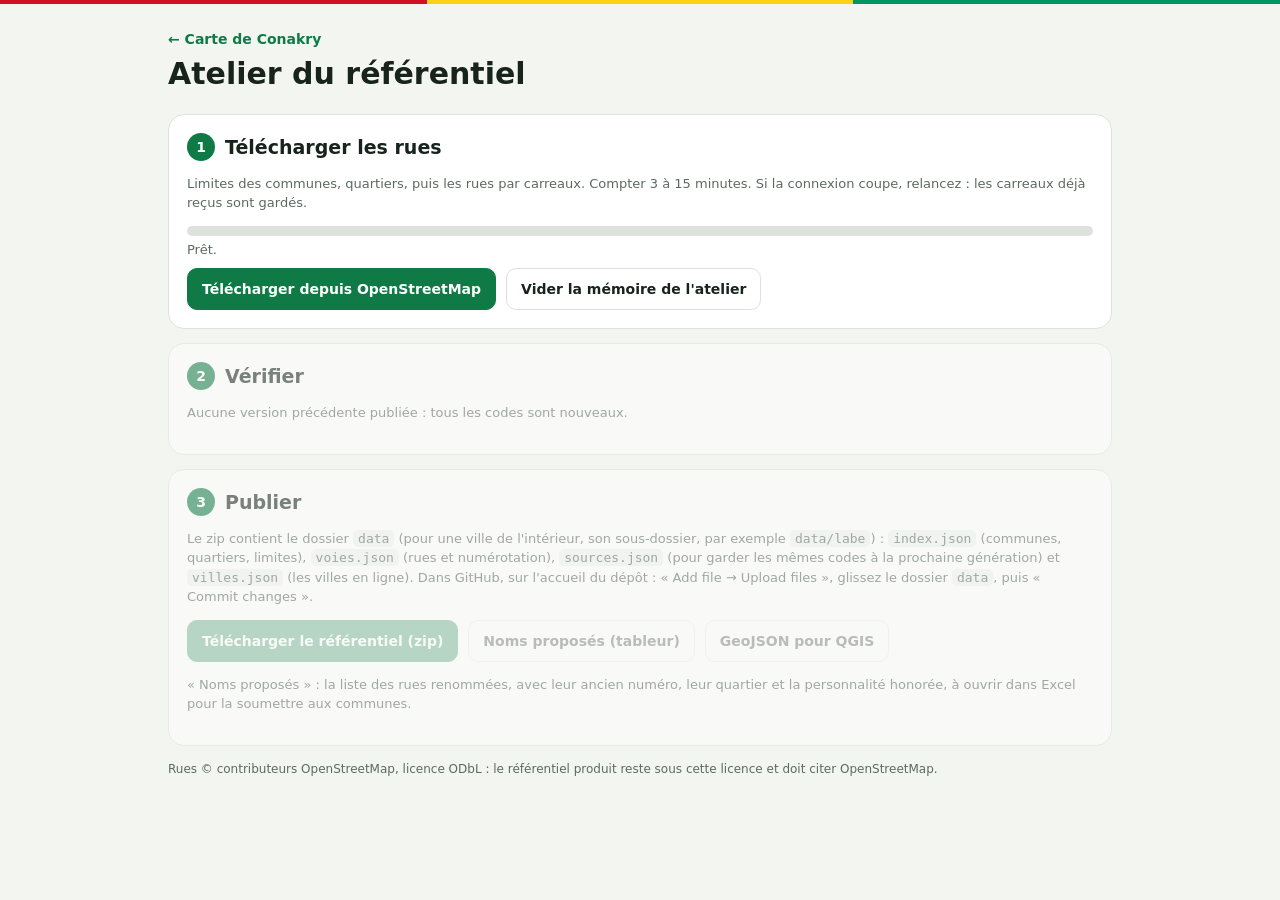
==== commit 5afe9149: "Add files via upload" ====
--- a/atelier.html
+++ b/atelier.html
@@ -2,7 +2,7 @@
 <html lang="fr">
 <head>
 <meta charset="utf-8">
-<meta http-equiv="Content-Security-Policy" content="default-src 'self'; script-src 'self' 'sha256-NFKYXczPNvutUIV6wnnQyfD9SWZj7FU3vL9uxPOGpcQ=' 'sha256-mOIJACQGyDFYQx7ykZJ5WSjoBwVJ0MTD59UykNKn/SY='; style-src 'self' 'unsafe-inline' https://fonts.googleapis.com; font-src 'self' https://fonts.gstatic.com; img-src 'self' data: blob: https://server.arcgisonline.com; connect-src 'self' https://server.arcgisonline.com https://overpass-api.de https://overpass.kumi.systems; worker-src 'self' blob:; child-src blob:; object-src 'none'; base-uri 'none'; form-action 'none'">
+<meta http-equiv="Content-Security-Policy" content="default-src 'self'; script-src 'self' 'sha256-NFKYXczPNvutUIV6wnnQyfD9SWZj7FU3vL9uxPOGpcQ=' 'sha256-Ad4afNV/cactCSnzrt+sfSqa1k7u52N7Vhtb7+YWq8s='; style-src 'self' 'unsafe-inline' https://fonts.googleapis.com; font-src 'self' https://fonts.gstatic.com; img-src 'self' data: blob: https://server.arcgisonline.com; connect-src 'self' https://server.arcgisonline.com https://overpass-api.de https://overpass.kumi.systems; worker-src 'self' blob:; child-src blob:; object-src 'none'; base-uri 'none'; form-action 'none'">
 <meta name="referrer" content="strict-origin-when-cross-origin">
 <meta name="viewport" content="width=device-width,initial-scale=1">
 <meta name="robots" content="noindex">
@@ -72,6 +72,7 @@
     <h2><span class="n">3</span>Publier</h2>
     <p class="hint">Le zip contient le dossier <code>data</code> (pour une ville de l'intérieur, son sous-dossier, par exemple <code>data/labe</code>) : <code>index.json</code> (communes, quartiers, limites), <code>voies.json</code> (rues et numérotation), <code>sources.json</code> (pour garder les mêmes codes à la prochaine génération) et <code>villes.json</code> (les villes en ligne). Dans GitHub, sur l'accueil du dépôt : « Add file → Upload files », glissez le dossier <code>data</code>, puis « Commit changes ».</p>
     <div class="row"><button class="btn primary" type="button" id="dl" disabled>Télécharger le référentiel (zip)</button><button class="btn" type="button" id="dlNoms" disabled>Noms proposés (tableur)</button><button class="btn" type="button" id="dlGeo" disabled>GeoJSON pour QGIS</button></div>
+    <p class="hint" id="villesNote" hidden></p>
     <p class="hint">« Noms proposés » : la liste des rues renommées, avec leur ancien numéro, leur quartier et la personnalité honorée, à ouvrir dans Excel pour la soumettre aux communes.</p>
   </section>
   <p class="note">Rues © contributeurs OpenStreetMap, licence ODbL : le référentiel produit reste sous cette licence et doit citer OpenStreetMap.</p>
@@ -84,7 +85,7 @@
 (()=>{
 const A=window.AtelierConakry,CA=window.ConakryAdresses,$=id=>document.getElementById(id);
 /* ---------- ville : Conakry ou une ville de l'intérieur (?ville=labe) ---------- */
-const ORDRE=['conakry','kindia','labe','mamou','nzerekore','siguiri'];
+const ORDRE=['conakry','boke','faranah','kankan','kindia','labe','mamou','nzerekore','siguiri'];
 const villeQ=new URLSearchParams(location.search).get('ville')||'';
 let V=Object.prototype.hasOwnProperty.call(A.VILLES,villeQ)?A.VILLES[villeQ]:A.VILLES.conakry;
 const sous=v=>v.code==='conakry'?'':v.code+'/';                 /* dossier du référentiel : data/ pour Conakry, data/labe/ … */
@@ -167,7 +168,7 @@
   $('go').disabled=false;
 };
 $('reset').onclick=async()=>{for(const k of await ckeys())if(!String(k).startsWith('manuel:'))await cdel(k);log('Mémoire vidée (les limites tracées sont gardées) : le prochain téléchargement repartira de zéro.');bar(0)};
-const COL={KAL:'#c8312a',KAS:'#7b2d8e',DIX:'#0f7a46',MTM:'#d9650b',RAT:'#3e5a8a',LAM:'#1b8fb5',SON:'#5a7d1a',MTT:'#a3245b',GBE:'#8a6d00',TOM:'#2f6f62',KAG:'#6b4a2b',MAN:'#5d3fa6',SAN:'#b3541e',KIN:'#0f7a46',LAB:'#3e5a8a',MAM:'#a3245b',SIG:'#8a6d00',NZE:'#c8312a'};
+const COL={KAL:'#c8312a',KAS:'#7b2d8e',DIX:'#0f7a46',MTM:'#d9650b',RAT:'#3e5a8a',LAM:'#1b8fb5',SON:'#5a7d1a',MTT:'#a3245b',GBE:'#8a6d00',TOM:'#2f6f62',KAG:'#6b4a2b',MAN:'#5d3fa6',SAN:'#b3541e',KIN:'#0f7a46',LAB:'#3e5a8a',MAM:'#a3245b',SIG:'#8a6d00',NZE:'#c8312a',BOK:'#2f6f62',FAR:'#b3541e',KAN:'#5d3fa6'};
 function showReport(r){
   const rows=V.communes.map(c=>{const x=r.rapport.communes[c.code];
     const lim=!x.limite?'<span class="miss">absente</span>':x.limite==='OpenStreetMap'?'<span class="ok">OpenStreetMap</span>':'<span class="mid">'+esc(x.limite)+'</span>';
@@ -252,7 +253,9 @@
 $('dl').onclick=async()=>{if(!result)return;$('dl').disabled=true;
   try{const d='data/'+sous(V),villes=await villesPubliees();
     const b=A.zip([{name:d+'index.json',data:JSON.stringify(result.index)},{name:d+'voies.json',data:JSON.stringify(result.voies)},{name:d+'sources.json',data:JSON.stringify(result.sources)},{name:'data/villes.json',data:JSON.stringify({v:1,villes})}]);
-    const a=document.createElement('a');a.href=URL.createObjectURL(b);a.download='referentiel-'+V.code+'-'+result.index.version.replace(/\./g,'')+'.zip';document.body.appendChild(a);a.click();a.remove();setTimeout(()=>URL.revokeObjectURL(a.href),2000)}
+    const a=document.createElement('a');a.href=URL.createObjectURL(b);a.download='referentiel-'+V.code+'-'+result.index.version.replace(/\./g,'')+'.zip';document.body.appendChild(a);a.click();a.remove();setTimeout(()=>URL.revokeObjectURL(a.href),2000);
+    /* villes proposées sur la carte après cet envoi : une ville envoyée juste avant n'y est qu'une fois en ligne */
+    $('villesNote').textContent='Après cet envoi, la carte proposera : '+villes.map(v=>v.nom).join(', ')+'. Une ville envoyée il y a moins de 10 minutes peut manquer : attendez la coche verte de GitHub avant de passer à la ville suivante.';$('villesNote').hidden=false}
   finally{$('dl').disabled=false}};
 $('dlNoms').onclick=()=>{if(!result)return;
   const C=Object.fromEntries(V.communes.map(c=>[c.code,c.nom])),Qn=Object.fromEntries(result.index.quartiers.map(q=>[q[1],q[0]]));
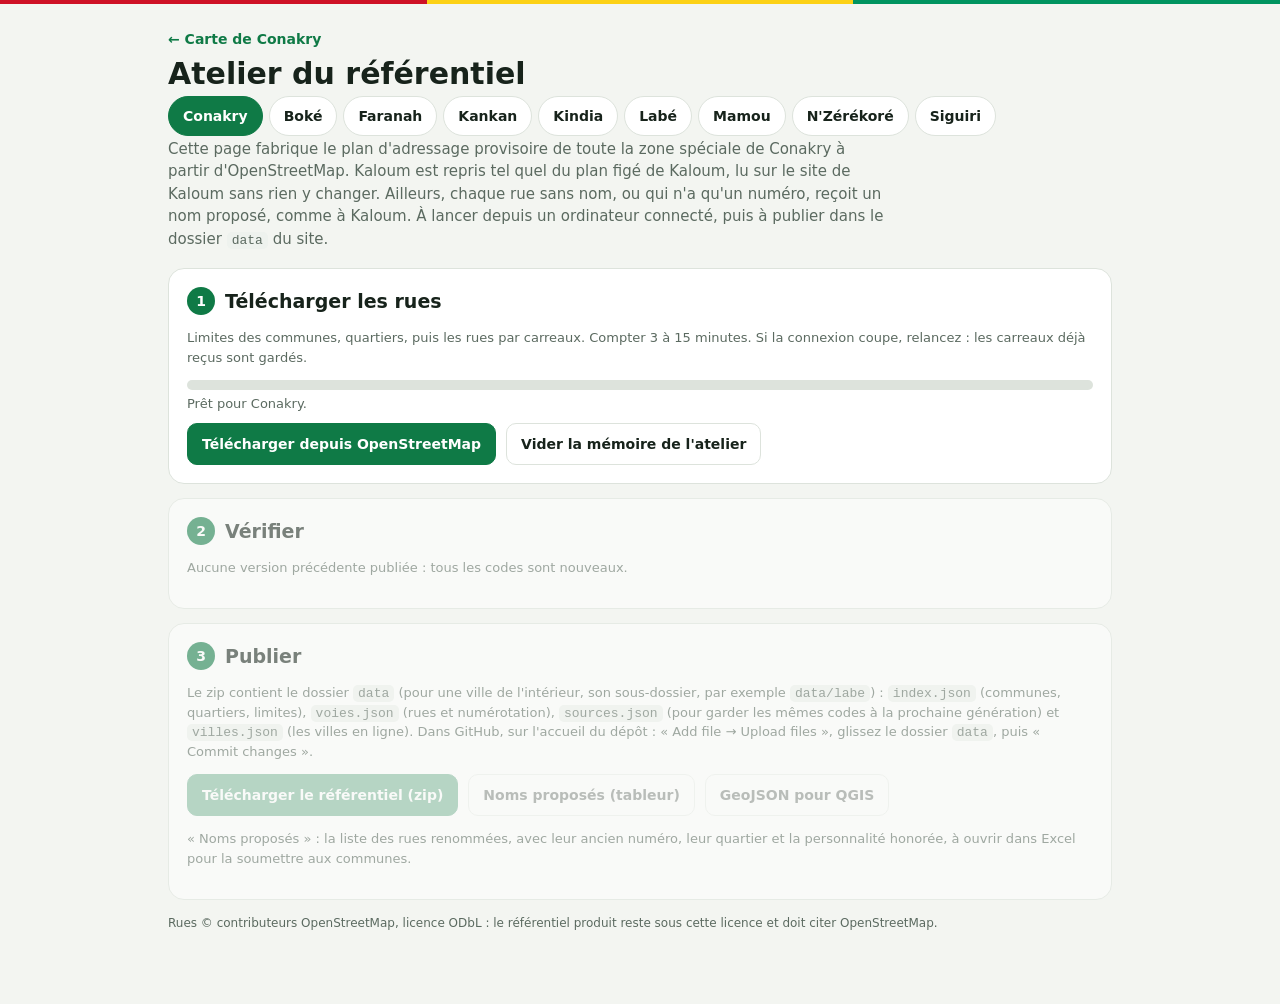
==== commit f42c0972: "Add files via upload" ====
--- a/atelier.html
+++ b/atelier.html
@@ -2,7 +2,7 @@
 <html lang="fr">
 <head>
 <meta charset="utf-8">
-<meta http-equiv="Content-Security-Policy" content="default-src 'self'; script-src 'self' 'sha256-NFKYXczPNvutUIV6wnnQyfD9SWZj7FU3vL9uxPOGpcQ=' 'sha256-Ad4afNV/cactCSnzrt+sfSqa1k7u52N7Vhtb7+YWq8s='; style-src 'self' 'unsafe-inline' https://fonts.googleapis.com; font-src 'self' https://fonts.gstatic.com; img-src 'self' data: blob: https://server.arcgisonline.com; connect-src 'self' https://server.arcgisonline.com https://overpass-api.de https://overpass.kumi.systems; worker-src 'self' blob:; child-src blob:; object-src 'none'; base-uri 'none'; form-action 'none'">
+<meta http-equiv="Content-Security-Policy" content="default-src 'self'; script-src 'self' 'sha256-NFKYXczPNvutUIV6wnnQyfD9SWZj7FU3vL9uxPOGpcQ=' 'sha256-2G9eZ0XJBlqBCvWl3kb4bwiq/91xQM6APqP4dOrR2k0='; style-src 'self' 'unsafe-inline' https://fonts.googleapis.com; font-src 'self' https://fonts.gstatic.com; img-src 'self' data: blob: https://server.arcgisonline.com; connect-src 'self' https://server.arcgisonline.com https://overpass-api.de https://overpass.kumi.systems; worker-src 'self' blob:; child-src blob:; object-src 'none'; base-uri 'none'; form-action 'none'">
 <meta name="referrer" content="strict-origin-when-cross-origin">
 <meta name="viewport" content="width=device-width,initial-scale=1">
 <meta name="robots" content="noindex">
@@ -46,7 +46,7 @@
 <body>
 <div class="flag" aria-hidden="true"><i></i><i></i><i></i></div>
 <div class="wrap">
-  <a class="back" id="retour" href="./">← Carte de Conakry</a>
+  <a class="back" id="retour" href="./?ville=conakry">← Carte de Conakry</a>
   <h1>Atelier du référentiel</h1>
   <div class="villes" id="villes" role="group" aria-label="Ville"></div>
   <p class="lead" id="lead"></p>
@@ -85,7 +85,8 @@
 (()=>{
 const A=window.AtelierConakry,CA=window.ConakryAdresses,$=id=>document.getElementById(id);
 /* ---------- ville : Conakry ou une ville de l'intérieur (?ville=labe) ---------- */
-const ORDRE=['conakry','boke','faranah','kankan','kindia','labe','mamou','nzerekore','siguiri'];
+/* villes proposées, dans cet ordre ; une ville inconnue de lib/atelier-lib.js (fichier pas encore mis à jour) est simplement ignorée */
+const ORDRE=['conakry','boke','faranah','kankan','kindia','labe','mamou','nzerekore','siguiri'].filter(k=>A.VILLES[k]);
 const villeQ=new URLSearchParams(location.search).get('ville')||'';
 let V=Object.prototype.hasOwnProperty.call(A.VILLES,villeQ)?A.VILLES[villeQ]:A.VILLES.conakry;
 const sous=v=>v.code==='conakry'?'':v.code+'/';                 /* dossier du référentiel : data/ pour Conakry, data/labe/ … */
@@ -93,7 +94,7 @@
 function choisirVille(v){
   V=v;history.replaceState(null,'',v.code==='conakry'?location.pathname:'?ville='+v.code);
   $('villes').querySelectorAll('button').forEach(b=>b.setAttribute('aria-pressed',b.dataset.v===v.code?'true':'false'));
-  $('retour').textContent='← Carte de '+v.nom;$('retour').href=v.code==='conakry'?'./':'./?ville='+v.code;
+  $('retour').textContent='← Carte de '+v.nom;$('retour').href='./?ville='+v.code;
   $('lead').innerHTML=v.kaloum?'Cette page fabrique le plan d\'adressage provisoire de toute la zone spéciale de Conakry à partir d\'OpenStreetMap. Kaloum est repris tel quel du plan figé de Kaloum, lu sur le site de Kaloum sans rien y changer. Ailleurs, chaque rue sans nom, ou qui n\'a qu\'un numéro, reçoit un nom proposé, comme à Kaloum. À lancer depuis un ordinateur connecté, puis à publier dans le dossier <code>data</code> du site.'
     :'Cette page fabrique le plan d\'adressage provisoire de '+v.nom+' à partir d\'OpenStreetMap, comme pour Conakry : chaque rue sans nom, ou qui n\'a qu\'un numéro, reçoit un nom proposé ; chaque quartier reçoit un code postal à partir de '+v.communes[0].cp+'. À lancer depuis un ordinateur connecté, puis à publier dans le dossier <code>data</code> du site (sous-dossier <code>'+v.code+'</code>).';
   input=null;result=null;['s2','s3'].forEach(id=>$(id).classList.add('off'));['dl','dlGeo','dlNoms'].forEach(id=>$(id).disabled=true);
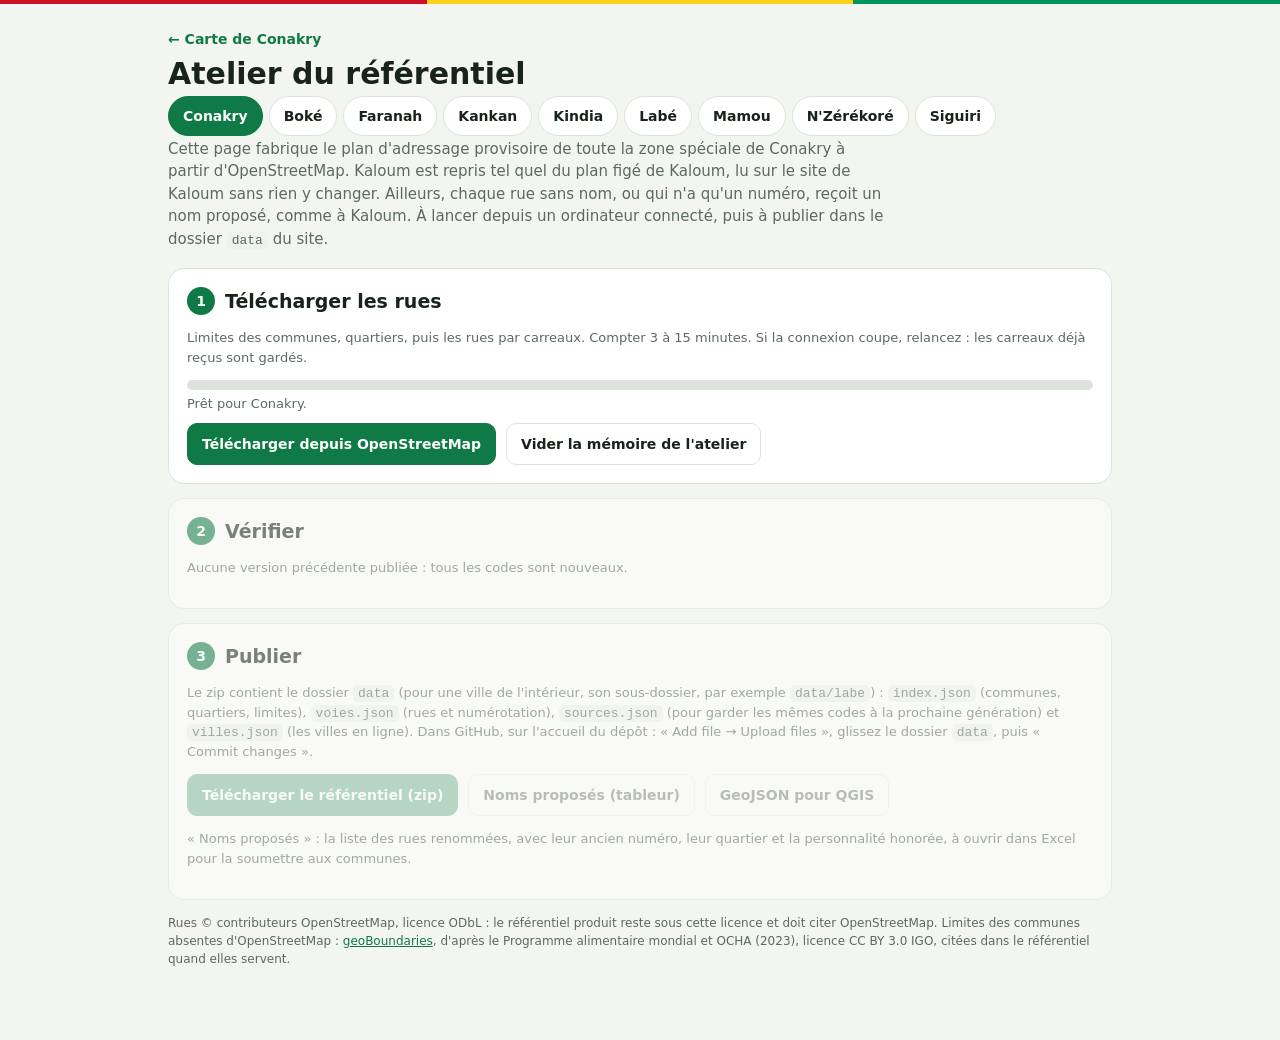
==== commit cd290fbf: "Limites officielles des communes et menu des villes sur téléphone - atelier : quand OpenStreetMap n'" ====
--- a/atelier.html
+++ b/atelier.html
@@ -2,7 +2,7 @@
 <html lang="fr">
 <head>
 <meta charset="utf-8">
-<meta http-equiv="Content-Security-Policy" content="default-src 'self'; script-src 'self' 'sha256-NFKYXczPNvutUIV6wnnQyfD9SWZj7FU3vL9uxPOGpcQ=' 'sha256-2G9eZ0XJBlqBCvWl3kb4bwiq/91xQM6APqP4dOrR2k0='; style-src 'self' 'unsafe-inline' https://fonts.googleapis.com; font-src 'self' https://fonts.gstatic.com; img-src 'self' data: blob: https://server.arcgisonline.com; connect-src 'self' https://server.arcgisonline.com https://overpass-api.de https://overpass.kumi.systems; worker-src 'self' blob:; child-src blob:; object-src 'none'; base-uri 'none'; form-action 'none'">
+<meta http-equiv="Content-Security-Policy" content="default-src 'self'; script-src 'self' 'sha256-NFKYXczPNvutUIV6wnnQyfD9SWZj7FU3vL9uxPOGpcQ=' 'sha256-kHUVwDPzpEa1FbI7jqOMFiv/zaMsLHudfSQ2v0lB5RU='; style-src 'self' 'unsafe-inline' https://fonts.googleapis.com; font-src 'self' https://fonts.gstatic.com; img-src 'self' data: blob: https://server.arcgisonline.com; connect-src 'self' https://server.arcgisonline.com https://overpass-api.de https://overpass.kumi.systems; worker-src 'self' blob:; child-src blob:; object-src 'none'; base-uri 'none'; form-action 'none'">
 <meta name="referrer" content="strict-origin-when-cross-origin">
 <meta name="viewport" content="width=device-width,initial-scale=1">
 <meta name="robots" content="noindex">
@@ -75,7 +75,7 @@
     <p class="hint" id="villesNote" hidden></p>
     <p class="hint">« Noms proposés » : la liste des rues renommées, avec leur ancien numéro, leur quartier et la personnalité honorée, à ouvrir dans Excel pour la soumettre aux communes.</p>
   </section>
-  <p class="note">Rues © contributeurs OpenStreetMap, licence ODbL : le référentiel produit reste sous cette licence et doit citer OpenStreetMap.</p>
+  <p class="note">Rues © contributeurs OpenStreetMap, licence ODbL : le référentiel produit reste sous cette licence et doit citer OpenStreetMap. Limites des communes absentes d'OpenStreetMap : <a href="https://www.geoboundaries.org" target="_blank" rel="noopener noreferrer">geoBoundaries</a>, d'après le Programme alimentaire mondial et OCHA (2023), licence CC BY 3.0 IGO, citées dans le référentiel quand elles servent.</p>
 </div>
 <script src="lib/maplibre-gl.js"></script>
 <script src="sdk/conakry-adresses.js"></script>
@@ -142,11 +142,37 @@
     const [voies,sources]=await Promise.all([g(d+index.fichiers.voies),g(d+(index.fichiers.sources||'sources.json'))]);
     return voies?{index,voies,sources:sources||{voies:{}}}:null}catch(e){return null}
 }
+/* ---------- limites officielles des communes (PAM et OCHA, 2023, via geoBoundaries) : sources/limites-officielles.json ----------
+   servent quand OpenStreetMap n'a pas la limite d'une commune ; fichier absent ou illisible : l'atelier fait comme avant */
+let OFFICIELLES=null;
+async function officielles(){
+  if(OFFICIELLES)return OFFICIELLES;
+  const out={};
+  try{const j=await fetch('sources/limites-officielles.json',{cache:'no-cache'}).then(r=>r.ok?r.json():null);
+    const cs=j&&j.communes&&typeof j.communes==='object'?j.communes:{};
+    for(const k of Object.keys(cs)){const a=cs[k]&&cs[k].anneaux;
+      if(/^[A-Z]{3}$/.test(k)&&Array.isArray(a)&&a.length&&a.length<50&&a.every(r=>Array.isArray(r)&&r.length>=4&&r.length<5000&&r.every(p=>Array.isArray(p)&&p.length===2&&p.every(Number.isFinite)&&Math.abs(p[0])<=180&&Math.abs(p[1])<=90)))out[k]=a}
+  }catch(e){}
+  return OFFICIELLES=out;
+}
+/* zone à télécharger : le carré de la ville, agrandi pour couvrir toute la limite officielle de sa commune (villes de l'intérieur) */
+function zoneTelechargee(off){
+  const b=Object.assign({},V.bbox);if(V.kaloum)return b;
+  const p={s:Infinity,w:Infinity,n:-Infinity,e:-Infinity};
+  for(const c of V.communes)for(const r of off[c.code]||[])for(const [lng,lat] of r){p.s=Math.min(p.s,lat);p.n=Math.max(p.n,lat);p.w=Math.min(p.w,lng);p.e=Math.max(p.e,lng)}
+  if(!(p.s<p.n))return b;
+  /* garde-fou : jamais plus de 0,4° autour du centre (une commune urbaine de Guinée tient dans ce carré) ; arrondi vers l'extérieur.
+     Un côté que la limite officielle ne dépasse pas reste celui de la ville : mêmes carreaux, déjà en mémoire. */
+  const [la,lo]=V.centre,M=0.4,bas=x=>Math.floor(x*1000)/1000,haut=x=>Math.ceil(x*1000)/1000;
+  if(p.s<b.s)b.s=bas(Math.max(p.s,la-M));if(p.n>b.n)b.n=haut(Math.min(p.n,la+M));
+  if(p.w<b.w)b.w=bas(Math.max(p.w,lo-M));if(p.e>b.e)b.e=haut(Math.min(p.e,lo+M));
+  return b;
+}
 let input=null,result=null,map=null;
 async function manuelles(){const out={};for(const k of await ckeys())if(String(k).startsWith('manuel:')){out[k.slice(7)]=await cget(k)}return out}
 async function build(){
   const t0=performance.now();
-  result=A.construire(Object.assign({},input,{manuelles:await manuelles()}));
+  result=A.construire(Object.assign({},input,{manuelles:await manuelles(),officielles:await officielles()}));
   log(V.nom+' : référentiel construit en '+((performance.now()-t0)/1000).toFixed(1)+' s : '+result.index.stats.voies.toLocaleString('fr-FR')+' voies, '+result.index.stats.quartiers+' quartiers, '+result.index.stats.km.toLocaleString('fr-FR')+' km.'+(V.kaloum?' Plan de Kaloum : '+input.planSource+'.':''));
   showReport(result);
   $('s2').classList.remove('off');$('s3').classList.remove('off');$('dl').disabled=false;$('dlGeo').disabled=false;$('dlNoms').disabled=false;
@@ -154,10 +180,13 @@
 $('go').onclick=async()=>{
   $('go').disabled=true;
   try{
-    const Q=A.requetes(V.bbox),n=Q.tuiles.length+2;let done=0;
+    const Z=zoneTelechargee(await officielles()),Q=A.requetes(Z),n=Q.tuiles.length+2;let done=0;
     let pk={plan:null,source:''};if(V.kaloum){log('Plan de Kaloum (lecture seule)…');pk=await planKaloum()}
-    log(V.nom+' : limites des communes…');const lim=await cached(K('limites'),Q.limites,'Limites');bar(++done/n);
-    log(V.nom+' : quartiers…');const lieux=await cached(K('lieux'),Q.lieux,'Quartiers');bar(++done/n);
+    /* zone agrandie : nouvelles clés en mémoire, pour ne pas reprendre les limites et quartiers du petit carré */
+    const zk=['s','w','n','e'].every(k=>Z[k]===V.bbox[k])?'':':'+[Z.s,Z.w,Z.n,Z.e].join('_');
+    if(zk)log(V.nom+' : zone téléchargée agrandie à toute la commune ('+Math.round((Z.e-Z.w)*111.32*Math.cos(V.centre[0]*Math.PI/180))+' × '+Math.round((Z.n-Z.s)*110.57)+' km)…');
+    log(V.nom+' : limites des communes…');const lim=await cached(K('limites'+zk),Q.limites,'Limites');bar(++done/n);
+    log(V.nom+' : quartiers…');const lieux=await cached(K('lieux'+zk),Q.lieux,'Quartiers');bar(++done/n);
     const ways=[];
     for(const t of Q.tuiles){log('Rues : carreau '+(done-1)+' sur '+Q.tuiles.length+'…');const j=await cached('t:'+t.id,t.q,'Carreau '+(done-1));for(const e of j.elements)if(e.type==='way')ways.push(e);bar(++done/n)}
     log('Construction du référentiel ('+ways.length.toLocaleString('fr-FR')+' tronçons)…');await new Promise(r=>setTimeout(r,30));
@@ -172,8 +201,9 @@
 const COL={KAL:'#c8312a',KAS:'#7b2d8e',DIX:'#0f7a46',MTM:'#d9650b',RAT:'#3e5a8a',LAM:'#1b8fb5',SON:'#5a7d1a',MTT:'#a3245b',GBE:'#8a6d00',TOM:'#2f6f62',KAG:'#6b4a2b',MAN:'#5d3fa6',SAN:'#b3541e',KIN:'#0f7a46',LAB:'#3e5a8a',MAM:'#a3245b',SIG:'#8a6d00',NZE:'#c8312a',BOK:'#2f6f62',FAR:'#b3541e',KAN:'#5d3fa6'};
 function showReport(r){
   const rows=V.communes.map(c=>{const x=r.rapport.communes[c.code];
-    const lim=!x.limite?'<span class="miss">absente</span>':x.limite==='OpenStreetMap'?'<span class="ok">OpenStreetMap</span>':'<span class="mid">'+esc(x.limite)+'</span>';
-    const act=x.limite==='OpenStreetMap'||x.limite==='contour du plan de Kaloum'?'':x.manuel?`<button class="btn mini" type="button" data-trace="${c.code}">Retracer</button> <button class="btn mini" type="button" data-untrace="${c.code}">Effacer</button>`:`<button class="btn mini" type="button" data-trace="${c.code}">Tracer la limite</button>`;
+    const off=x.limite==='limite officielle (PAM, OCHA)';
+    const lim=!x.limite?'<span class="miss">absente</span>':x.limite==='OpenStreetMap'||off?'<span class="ok">'+esc(x.limite)+'</span>':'<span class="mid">'+esc(x.limite)+'</span>';
+    const act=x.limite==='OpenStreetMap'||x.limite==='contour du plan de Kaloum'?'':x.manuel?`<button class="btn mini" type="button" data-trace="${c.code}">Retracer</button> <button class="btn mini" type="button" data-untrace="${c.code}">Effacer</button>`:`<button class="btn mini" type="button" data-trace="${c.code}">${off?'Corriger la limite':'Tracer la limite'}</button>`;
     return`<tr><td><b>${esc(c.nom)}</b></td><td>${c.cp}</td><td>${lim}</td><td class="num">${x.quartiers}</td><td class="num">${x.voies.toLocaleString('fr-FR')}</td><td class="num">${x.km.toLocaleString('fr-FR')}</td><td>${act}</td></tr>`}).join('');
   const w=r.rapport.avertissements,N=r.rapport.noms||{},f=n=>(n||0).toLocaleString('fr-FR');
   const ex=r.voies.voies.filter(v=>v.st==='propose'&&v.k!=='KAL'&&!v.x);
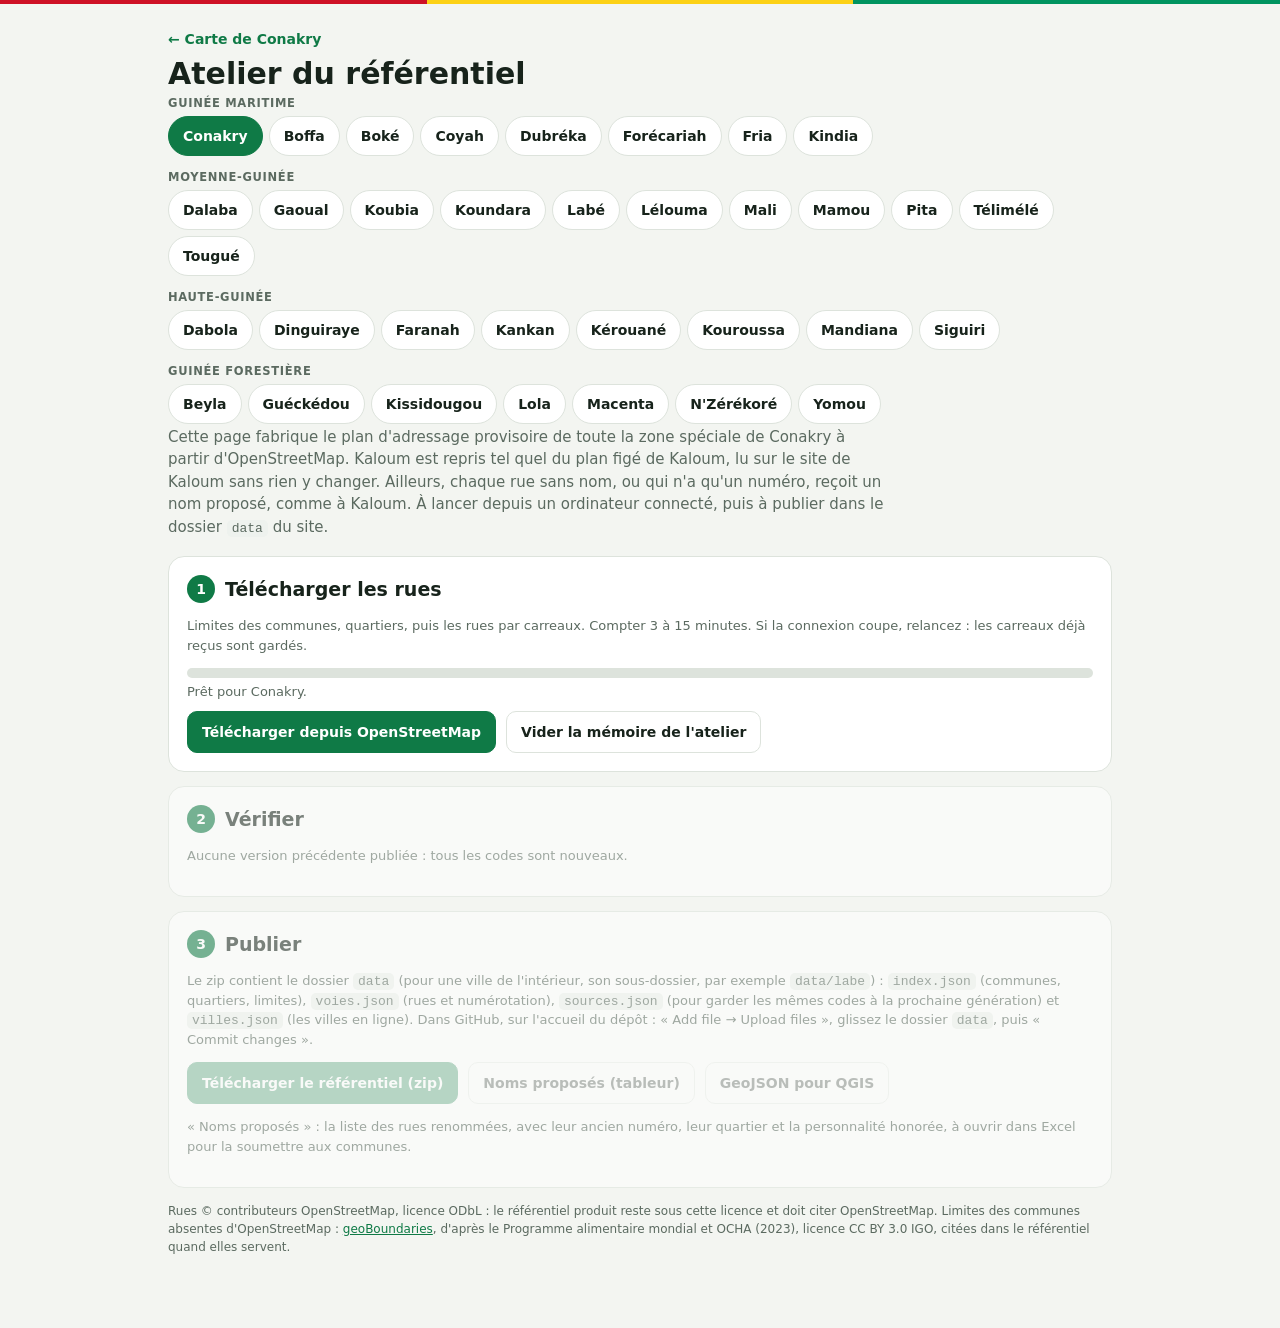
==== commit 1cf71e06: "Add files via upload" ====
--- a/atelier.html
+++ b/atelier.html
@@ -2,7 +2,7 @@
 <html lang="fr">
 <head>
 <meta charset="utf-8">
-<meta http-equiv="Content-Security-Policy" content="default-src 'self'; script-src 'self' 'sha256-NFKYXczPNvutUIV6wnnQyfD9SWZj7FU3vL9uxPOGpcQ=' 'sha256-kHUVwDPzpEa1FbI7jqOMFiv/zaMsLHudfSQ2v0lB5RU='; style-src 'self' 'unsafe-inline' https://fonts.googleapis.com; font-src 'self' https://fonts.gstatic.com; img-src 'self' data: blob: https://server.arcgisonline.com; connect-src 'self' https://server.arcgisonline.com https://overpass-api.de https://overpass.kumi.systems; worker-src 'self' blob:; child-src blob:; object-src 'none'; base-uri 'none'; form-action 'none'">
+<meta http-equiv="Content-Security-Policy" content="default-src 'self'; script-src 'self' 'sha256-NFKYXczPNvutUIV6wnnQyfD9SWZj7FU3vL9uxPOGpcQ=' 'sha256-XUNX2Q8OPxeHRORX8tw95AIR7wZmGfawxC/Jobd991g='; style-src 'self' 'unsafe-inline' https://fonts.googleapis.com; font-src 'self' https://fonts.gstatic.com; img-src 'self' data: blob: https://server.arcgisonline.com; connect-src 'self' https://server.arcgisonline.com https://overpass-api.de https://overpass.kumi.systems; worker-src 'self' blob:; child-src blob:; object-src 'none'; base-uri 'none'; form-action 'none'">
 <meta name="referrer" content="strict-origin-when-cross-origin">
 <meta name="viewport" content="width=device-width,initial-scale=1">
 <meta name="robots" content="noindex">
@@ -38,6 +38,7 @@
 .btn.mini{min-height:32px;padding:4px 10px;font-size:13px}
 .villes{display:flex;flex-wrap:wrap;gap:6px;margin:4px 0 2px}.villes button{font:600 14px var(--body);border:1px solid var(--line);background:var(--panel);color:var(--fg);border-radius:999px;padding:7px 14px;cursor:pointer;min-height:40px}
 .villes button[aria-pressed="true"]{background:var(--green);border-color:var(--green);color:var(--on-green)}
+.villes .nat{flex-basis:100%;margin:8px 0 0;font:700 11.5px var(--body);letter-spacing:.06em;text-transform:uppercase;color:var(--muted)}.villes .nat:first-child{margin-top:0}
 .trbar{display:flex;flex-wrap:wrap;gap:8px 12px;align-items:center;justify-content:space-between;background:#fff2e3;color:#4a2c00;border:1px solid #f0c48a;border-radius:12px;padding:10px 12px;margin-top:12px;font-size:14px}
 @media (prefers-color-scheme:dark){.trbar{background:#3a2a14;color:#f6dcb4;border-color:#6b4a1f}}
 .leg{display:flex;flex-wrap:wrap;gap:6px 14px;font-size:12px;color:var(--muted);margin-top:8px}.leg span{display:inline-flex;gap:6px;align-items:center}.leg i{width:14px;height:4px;border-radius:2px;display:inline-block}
@@ -48,7 +49,7 @@
 <div class="wrap">
   <a class="back" id="retour" href="./?ville=conakry">← Carte de Conakry</a>
   <h1>Atelier du référentiel</h1>
-  <div class="villes" id="villes" role="group" aria-label="Ville"></div>
+  <div class="villes" id="villes" role="group" aria-label="Plan"></div>
   <p class="lead" id="lead"></p>
 
   <section class="step" id="s1">
@@ -80,13 +81,15 @@
 <script src="lib/maplibre-gl.js"></script>
 <script src="sdk/conakry-adresses.js"></script>
 <script src="lib/noms.js"></script>
+<script src="lib/guinee.js"></script>
 <script src="lib/atelier-lib.js"></script>
 <script>
 (()=>{
 const A=window.AtelierConakry,CA=window.ConakryAdresses,$=id=>document.getElementById(id);
 /* ---------- ville : Conakry ou une ville de l'intérieur (?ville=labe) ---------- */
-/* villes proposées, dans cet ordre ; une ville inconnue de lib/atelier-lib.js (fichier pas encore mis à jour) est simplement ignorée */
-const ORDRE=['conakry','boke','faranah','kankan','kindia','labe','mamou','nzerekore','siguiri'].filter(k=>A.VILLES[k]);
+/* les 34 plans du cadre national (Conakry et les 33 préfectures), par région naturelle puis par nom */
+const NAT=[['mar','Guinée maritime'],['mg','Moyenne-Guinée'],['hg','Haute-Guinée'],['gf','Guinée forestière']];
+const ORDRE=Object.keys(A.VILLES).sort((a,b)=>(a==='conakry'?-1:b==='conakry'?1:0)||NAT.findIndex(x=>x[0]===A.VILLES[a].region)-NAT.findIndex(x=>x[0]===A.VILLES[b].region)||A.VILLES[a].nom.localeCompare(A.VILLES[b].nom,'fr'));
 const villeQ=new URLSearchParams(location.search).get('ville')||'';
 let V=Object.prototype.hasOwnProperty.call(A.VILLES,villeQ)?A.VILLES[villeQ]:A.VILLES.conakry;
 const sous=v=>v.code==='conakry'?'':v.code+'/';                 /* dossier du référentiel : data/ pour Conakry, data/labe/ … */
@@ -101,7 +104,7 @@
   $('rapport').innerHTML='';$('leg').innerHTML='';$('apercu').hidden=true;bar(0);log('Prêt pour '+v.nom+'.');
   if(map)map.jumpTo({center:[v.centre[1],v.centre[0]],zoom:v.kaloum?10:12});
 }
-setTimeout(()=>{$('villes').innerHTML=ORDRE.map(k=>A.VILLES[k]).map(v=>`<button type="button" data-v="${v.code}">${esc(v.nom)}</button>`).join('');
+setTimeout(()=>{$('villes').innerHTML=NAT.map(([r,n])=>`<span class="nat">${esc(n)}</span>`+ORDRE.map(k=>A.VILLES[k]).filter(v=>v.region===r).map(v=>`<button type="button" data-v="${v.code}">${esc(v.nom)}</button>`).join('')).join('');
   $('villes').querySelectorAll('button').forEach(b=>b.onclick=()=>{if(!$('go').disabled)choisirVille(A.VILLES[b.dataset.v])});choisirVille(V)},0);
 const ENDPOINTS=['https://overpass-api.de/api/interpreter','https://overpass.kumi.systems/api/interpreter'];
 const esc=s=>String(s??'').replace(/[&<>"']/g,c=>({'&':'&amp;','<':'&lt;','>':'&gt;','"':'&quot;',"'":'&#39;'}[c]));
@@ -144,8 +147,16 @@
 }
 /* ---------- limites officielles des communes (PAM et OCHA, 2023, via geoBoundaries) : sources/limites-officielles.json ----------
    servent quand OpenStreetMap n'a pas la limite d'une commune ; fichier absent ou illisible : l'atelier fait comme avant */
-let OFFICIELLES=null;
+let OFFICIELLES=null,CADRE=null;
+/* préfecture : les limites de ses communes viennent du cadre national (data/guinee.json) */
 async function officielles(){
+  const out=Object.assign({},await officiellesSources());
+  if(V.prefecture){if(!CADRE)try{CADRE=await fetch('data/guinee.json').then(r=>r.ok?r.json():null)}catch(e){}
+    const p=CADRE&&Array.isArray(CADRE.plans)?CADRE.plans.find(x=>x.code===V.code):null;
+    if(p)for(const c of p.communes||[])if(/^[A-Z]{3}$/.test(c.code)&&Array.isArray(c.rings)&&c.rings.length&&c.rings.every(r=>Array.isArray(r)&&r.length>=4&&r.every(q=>Array.isArray(q)&&q.length===2&&q.every(Number.isFinite))))out[c.code]=c.rings}
+  return out;
+}
+async function officiellesSources(){
   if(OFFICIELLES)return OFFICIELLES;
   const out={};
   try{const j=await fetch('sources/limites-officielles.json',{cache:'no-cache'}).then(r=>r.ok?r.json():null);
@@ -157,7 +168,7 @@
 }
 /* zone à télécharger : le carré de la ville, agrandi pour couvrir toute la limite officielle de sa commune (villes de l'intérieur) */
 function zoneTelechargee(off){
-  const b=Object.assign({},V.bbox);if(V.kaloum)return b;
+  const b=Object.assign({},V.bbox);if(V.kaloum||V.prefecture)return b;
   const p={s:Infinity,w:Infinity,n:-Infinity,e:-Infinity};
   for(const c of V.communes)for(const r of off[c.code]||[])for(const [lng,lat] of r){p.s=Math.min(p.s,lat);p.n=Math.max(p.n,lat);p.w=Math.min(p.w,lng);p.e=Math.max(p.e,lng)}
   if(!(p.s<p.n))return b;
@@ -172,7 +183,9 @@
 async function manuelles(){const out={};for(const k of await ckeys())if(String(k).startsWith('manuel:')){out[k.slice(7)]=await cget(k)}return out}
 async function build(){
   const t0=performance.now();
-  result=A.construire(Object.assign({},input,{manuelles:await manuelles(),officielles:await officielles()}));
+  /* décisions sur les noms prises dans le studio Itina Geo, sur cet appareil (même mémoire) */
+  const dec=A.decisionsValides?A.decisionsValides((await cget('dec:'+V.code))||{}):{};
+  result=A.construire(Object.assign({},input,{manuelles:await manuelles(),officielles:await officielles(),decisions:dec}));
   log(V.nom+' : référentiel construit en '+((performance.now()-t0)/1000).toFixed(1)+' s : '+result.index.stats.voies.toLocaleString('fr-FR')+' voies, '+result.index.stats.quartiers+' quartiers, '+result.index.stats.km.toLocaleString('fr-FR')+' km.'+(V.kaloum?' Plan de Kaloum : '+input.planSource+'.':''));
   showReport(result);
   $('s2').classList.remove('off');$('s3').classList.remove('off');$('dl').disabled=false;$('dlGeo').disabled=false;$('dlNoms').disabled=false;
@@ -180,7 +193,7 @@
 $('go').onclick=async()=>{
   $('go').disabled=true;
   try{
-    const Z=zoneTelechargee(await officielles()),Q=A.requetes(Z),n=Q.tuiles.length+2;let done=0;
+    const Z=zoneTelechargee(await officielles()),Q=A.requetes(Z,V.prefecture?0.25:0.12),n=Q.tuiles.length+2;let done=0;
     let pk={plan:null,source:''};if(V.kaloum){log('Plan de Kaloum (lecture seule)…');pk=await planKaloum()}
     /* zone agrandie : nouvelles clés en mémoire, pour ne pas reprendre les limites et quartiers du petit carré */
     const zk=['s','w','n','e'].every(k=>Z[k]===V.bbox[k])?'':':'+[Z.s,Z.w,Z.n,Z.e].join('_');
@@ -192,12 +205,14 @@
     log('Construction du référentiel ('+ways.length.toLocaleString('fr-FR')+' tronçons)…');await new Promise(r=>setTimeout(r,30));
     const prev=await precedent();
     $('prevInfo').textContent=prev?'Version publiée trouvée ('+prev.index.version+', '+prev.index.stats.voies.toLocaleString('fr-FR')+' voies) : ses noms, codes de voie, codes postaux, points de départ et limites tracées sont conservés.':'Aucune version précédente publiée : tous les codes sont nouveaux.';
-    input={ville:V.code,ways,relations:lim.elements.filter(e=>e.type==='relation'),places:lieux.elements.filter(e=>e.type==='node'),plan:pk.plan,planSource:pk.plan?pk.source+', figé le '+(pk.plan.fige_le||'?'):'',precedent:prev};
+    /* Coyah et Dubréka : les communes rattachées à Conakry restent dans le plan de Conakry */
+    const exclusions=[];for(const k of V.exclure||[])try{const i=await fetch('data/'+sous(A.VILLES[k])+'index.json').then(r=>r.ok?r.json():null);for(const z of (i&&i.zones)||[])for(const r of z.rings||[])exclusions.push(CA._interne.decodeLine(r).map(p=>[p.lon,p.lat]))}catch(e){}
+    input={ville:V.code,ways,relations:lim.elements.filter(e=>e.type==='relation'),places:lieux.elements.filter(e=>e.type==='node'),plan:pk.plan,planSource:pk.plan?pk.source+', figé le '+(pk.plan.fige_le||'?'):'',precedent:prev,exclusions};
     await build();
   }catch(e){log('Arrêt : '+(e.message||e)+'. Relancez « Télécharger » : ce qui est déjà reçu est gardé.');console.error(e)}
   $('go').disabled=false;
 };
-$('reset').onclick=async()=>{for(const k of await ckeys())if(!String(k).startsWith('manuel:'))await cdel(k);log('Mémoire vidée (les limites tracées sont gardées) : le prochain téléchargement repartira de zéro.');bar(0)};
+$('reset').onclick=async()=>{for(const k of await ckeys())if(!/^(manuel|dec):/.test(String(k)))await cdel(k);log('Mémoire vidée (les limites tracées et les décisions du studio sont gardées) : le prochain téléchargement repartira de zéro.');bar(0)};
 const COL={KAL:'#c8312a',KAS:'#7b2d8e',DIX:'#0f7a46',MTM:'#d9650b',RAT:'#3e5a8a',LAM:'#1b8fb5',SON:'#5a7d1a',MTT:'#a3245b',GBE:'#8a6d00',TOM:'#2f6f62',KAG:'#6b4a2b',MAN:'#5d3fa6',SAN:'#b3541e',KIN:'#0f7a46',LAB:'#3e5a8a',MAM:'#a3245b',SIG:'#8a6d00',NZE:'#c8312a',BOK:'#2f6f62',FAR:'#b3541e',KAN:'#5d3fa6'};
 function showReport(r){
   const rows=V.communes.map(c=>{const x=r.rapport.communes[c.code];
@@ -218,6 +233,7 @@
       <tr><td>dont rues qui n'avaient qu'un numéro (« Rue DI 501 »), numéro gardé comme ancien nom</td><td class="num">${f(N.numerotes)}</td></tr>
       <tr><td>Noms repris de la version publiée</td><td class="num">${f(N.herites)}</td></tr>
       <tr><td>Bretelles (nom de la route desservie)</td><td class="num">${f(N.bretelles)}</td></tr>
+      ${N.decisions&&(N.decisions.validees||N.decisions.renommees||N.decisions.refusees)?`<tr><td>Décisions des communes (studio) : noms validés, noms choisis, noms refusés</td><td class="num">${f(N.decisions.validees)} · ${f(N.decisions.renommees)} · ${f(N.decisions.refusees)}</td></tr>`:''}
     </tbody></table>
     ${ex.length?`<p class="hint">Exemples : ${pick(ex.filter(v=>v.p))}${ex.some(v=>!v.p)?' · '+pick(ex.filter(v=>!v.p)):''}</p>`:''}
     <details><summary>Quartiers et codes postaux (${r.index.quartiers.length})</summary><table><tbody>${r.index.quartiers.slice().sort((a,b)=>a[1].localeCompare(b[1])).map(q=>`<tr><td>${q[1]}</td><td>${esc(q[0])}</td><td>${esc((V.communes.find(c=>c.code===q[4])||{}).nom)}</td></tr>`).join('')}</tbody></table></details>
@@ -278,7 +294,7 @@
   const out=[];
   for(const k of ORDRE){const v=A.VILLES[k];let ok=v.code===V.code;
     if(!ok)try{const r=await fetch('data/'+sous(v)+'index.json',{method:'HEAD',cache:'no-cache'});ok=r.ok}catch(e){}
-    if(ok)out.push({code:v.code,nom:v.nom,dossier:'data/'+sous(v),cp:v.communes[0].cp.slice(0,2),centre:v.centre})}
+    if(ok)out.push({code:v.code,nom:v.nom,dossier:'data/'+sous(v),cp:v.kaloum?'88':String(v.cp||v.communes[0].cp).slice(0,3),region:v.regionAdmin||'',naturelle:v.region||'',centre:v.centre,bbox:[v.bbox.s,v.bbox.w,v.bbox.n,v.bbox.e]})}
   return out;
 }
 $('dl').onclick=async()=>{if(!result)return;$('dl').disabled=true;
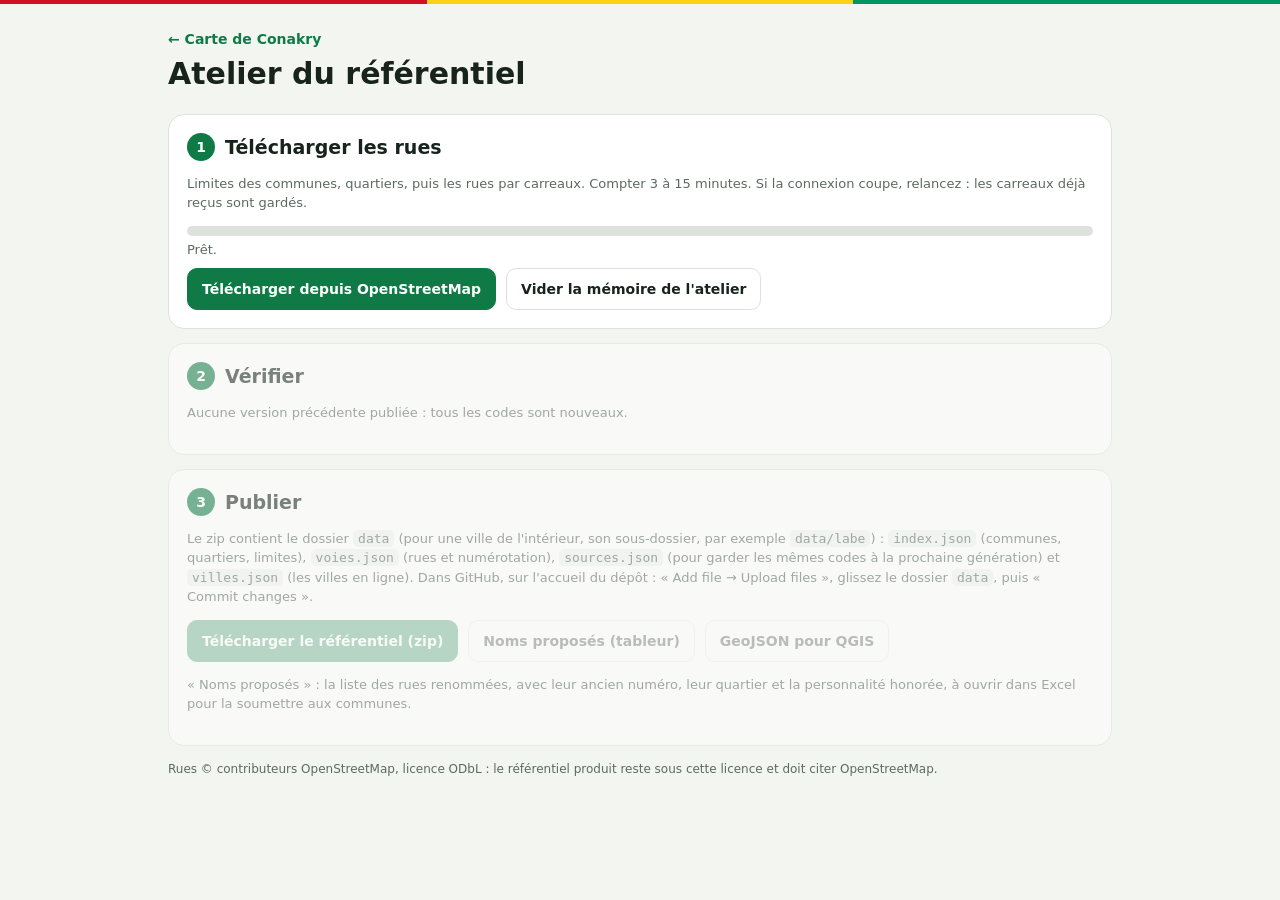
==== commit 1909dd26: "Add files via upload" ====
--- a/atelier.html
+++ b/atelier.html
@@ -2,7 +2,7 @@
 <html lang="fr">
 <head>
 <meta charset="utf-8">
-<meta http-equiv="Content-Security-Policy" content="default-src 'self'; script-src 'self' 'sha256-NFKYXczPNvutUIV6wnnQyfD9SWZj7FU3vL9uxPOGpcQ=' 'sha256-XUNX2Q8OPxeHRORX8tw95AIR7wZmGfawxC/Jobd991g='; style-src 'self' 'unsafe-inline' https://fonts.googleapis.com; font-src 'self' https://fonts.gstatic.com; img-src 'self' data: blob: https://server.arcgisonline.com; connect-src 'self' https://server.arcgisonline.com https://overpass-api.de https://overpass.kumi.systems; worker-src 'self' blob:; child-src blob:; object-src 'none'; base-uri 'none'; form-action 'none'">
+<meta http-equiv="Content-Security-Policy" content="default-src 'self'; script-src 'self' 'sha256-NFKYXczPNvutUIV6wnnQyfD9SWZj7FU3vL9uxPOGpcQ=' 'sha256-Ad4afNV/cactCSnzrt+sfSqa1k7u52N7Vhtb7+YWq8s='; style-src 'self' 'unsafe-inline' https://fonts.googleapis.com; font-src 'self' https://fonts.gstatic.com; img-src 'self' data: blob: https://server.arcgisonline.com; connect-src 'self' https://server.arcgisonline.com https://overpass-api.de https://overpass.kumi.systems; worker-src 'self' blob:; child-src blob:; object-src 'none'; base-uri 'none'; form-action 'none'">
 <meta name="referrer" content="strict-origin-when-cross-origin">
 <meta name="viewport" content="width=device-width,initial-scale=1">
 <meta name="robots" content="noindex">
@@ -38,7 +38,6 @@
 .btn.mini{min-height:32px;padding:4px 10px;font-size:13px}
 .villes{display:flex;flex-wrap:wrap;gap:6px;margin:4px 0 2px}.villes button{font:600 14px var(--body);border:1px solid var(--line);background:var(--panel);color:var(--fg);border-radius:999px;padding:7px 14px;cursor:pointer;min-height:40px}
 .villes button[aria-pressed="true"]{background:var(--green);border-color:var(--green);color:var(--on-green)}
-.villes .nat{flex-basis:100%;margin:8px 0 0;font:700 11.5px var(--body);letter-spacing:.06em;text-transform:uppercase;color:var(--muted)}.villes .nat:first-child{margin-top:0}
 .trbar{display:flex;flex-wrap:wrap;gap:8px 12px;align-items:center;justify-content:space-between;background:#fff2e3;color:#4a2c00;border:1px solid #f0c48a;border-radius:12px;padding:10px 12px;margin-top:12px;font-size:14px}
 @media (prefers-color-scheme:dark){.trbar{background:#3a2a14;color:#f6dcb4;border-color:#6b4a1f}}
 .leg{display:flex;flex-wrap:wrap;gap:6px 14px;font-size:12px;color:var(--muted);margin-top:8px}.leg span{display:inline-flex;gap:6px;align-items:center}.leg i{width:14px;height:4px;border-radius:2px;display:inline-block}
@@ -47,9 +46,9 @@
 <body>
 <div class="flag" aria-hidden="true"><i></i><i></i><i></i></div>
 <div class="wrap">
-  <a class="back" id="retour" href="./?ville=conakry">← Carte de Conakry</a>
+  <a class="back" id="retour" href="./">← Carte de Conakry</a>
   <h1>Atelier du référentiel</h1>
-  <div class="villes" id="villes" role="group" aria-label="Plan"></div>
+  <div class="villes" id="villes" role="group" aria-label="Ville"></div>
   <p class="lead" id="lead"></p>
 
   <section class="step" id="s1">
@@ -76,20 +75,17 @@
     <p class="hint" id="villesNote" hidden></p>
     <p class="hint">« Noms proposés » : la liste des rues renommées, avec leur ancien numéro, leur quartier et la personnalité honorée, à ouvrir dans Excel pour la soumettre aux communes.</p>
   </section>
-  <p class="note">Rues © contributeurs OpenStreetMap, licence ODbL : le référentiel produit reste sous cette licence et doit citer OpenStreetMap. Limites des communes absentes d'OpenStreetMap : <a href="https://www.geoboundaries.org" target="_blank" rel="noopener noreferrer">geoBoundaries</a>, d'après le Programme alimentaire mondial et OCHA (2023), licence CC BY 3.0 IGO, citées dans le référentiel quand elles servent.</p>
+  <p class="note">Rues © contributeurs OpenStreetMap, licence ODbL : le référentiel produit reste sous cette licence et doit citer OpenStreetMap.</p>
 </div>
 <script src="lib/maplibre-gl.js"></script>
 <script src="sdk/conakry-adresses.js"></script>
 <script src="lib/noms.js"></script>
-<script src="lib/guinee.js"></script>
 <script src="lib/atelier-lib.js"></script>
 <script>
 (()=>{
 const A=window.AtelierConakry,CA=window.ConakryAdresses,$=id=>document.getElementById(id);
 /* ---------- ville : Conakry ou une ville de l'intérieur (?ville=labe) ---------- */
-/* les 34 plans du cadre national (Conakry et les 33 préfectures), par région naturelle puis par nom */
-const NAT=[['mar','Guinée maritime'],['mg','Moyenne-Guinée'],['hg','Haute-Guinée'],['gf','Guinée forestière']];
-const ORDRE=Object.keys(A.VILLES).sort((a,b)=>(a==='conakry'?-1:b==='conakry'?1:0)||NAT.findIndex(x=>x[0]===A.VILLES[a].region)-NAT.findIndex(x=>x[0]===A.VILLES[b].region)||A.VILLES[a].nom.localeCompare(A.VILLES[b].nom,'fr'));
+const ORDRE=['conakry','boke','faranah','kankan','kindia','labe','mamou','nzerekore','siguiri'];
 const villeQ=new URLSearchParams(location.search).get('ville')||'';
 let V=Object.prototype.hasOwnProperty.call(A.VILLES,villeQ)?A.VILLES[villeQ]:A.VILLES.conakry;
 const sous=v=>v.code==='conakry'?'':v.code+'/';                 /* dossier du référentiel : data/ pour Conakry, data/labe/ … */
@@ -97,14 +93,14 @@
 function choisirVille(v){
   V=v;history.replaceState(null,'',v.code==='conakry'?location.pathname:'?ville='+v.code);
   $('villes').querySelectorAll('button').forEach(b=>b.setAttribute('aria-pressed',b.dataset.v===v.code?'true':'false'));
-  $('retour').textContent='← Carte de '+v.nom;$('retour').href='./?ville='+v.code;
+  $('retour').textContent='← Carte de '+v.nom;$('retour').href=v.code==='conakry'?'./':'./?ville='+v.code;
   $('lead').innerHTML=v.kaloum?'Cette page fabrique le plan d\'adressage provisoire de toute la zone spéciale de Conakry à partir d\'OpenStreetMap. Kaloum est repris tel quel du plan figé de Kaloum, lu sur le site de Kaloum sans rien y changer. Ailleurs, chaque rue sans nom, ou qui n\'a qu\'un numéro, reçoit un nom proposé, comme à Kaloum. À lancer depuis un ordinateur connecté, puis à publier dans le dossier <code>data</code> du site.'
     :'Cette page fabrique le plan d\'adressage provisoire de '+v.nom+' à partir d\'OpenStreetMap, comme pour Conakry : chaque rue sans nom, ou qui n\'a qu\'un numéro, reçoit un nom proposé ; chaque quartier reçoit un code postal à partir de '+v.communes[0].cp+'. À lancer depuis un ordinateur connecté, puis à publier dans le dossier <code>data</code> du site (sous-dossier <code>'+v.code+'</code>).';
   input=null;result=null;['s2','s3'].forEach(id=>$(id).classList.add('off'));['dl','dlGeo','dlNoms'].forEach(id=>$(id).disabled=true);
   $('rapport').innerHTML='';$('leg').innerHTML='';$('apercu').hidden=true;bar(0);log('Prêt pour '+v.nom+'.');
   if(map)map.jumpTo({center:[v.centre[1],v.centre[0]],zoom:v.kaloum?10:12});
 }
-setTimeout(()=>{$('villes').innerHTML=NAT.map(([r,n])=>`<span class="nat">${esc(n)}</span>`+ORDRE.map(k=>A.VILLES[k]).filter(v=>v.region===r).map(v=>`<button type="button" data-v="${v.code}">${esc(v.nom)}</button>`).join('')).join('');
+setTimeout(()=>{$('villes').innerHTML=ORDRE.map(k=>A.VILLES[k]).map(v=>`<button type="button" data-v="${v.code}">${esc(v.nom)}</button>`).join('');
   $('villes').querySelectorAll('button').forEach(b=>b.onclick=()=>{if(!$('go').disabled)choisirVille(A.VILLES[b.dataset.v])});choisirVille(V)},0);
 const ENDPOINTS=['https://overpass-api.de/api/interpreter','https://overpass.kumi.systems/api/interpreter'];
 const esc=s=>String(s??'').replace(/[&<>"']/g,c=>({'&':'&amp;','<':'&lt;','>':'&gt;','"':'&quot;',"'":'&#39;'}[c]));
@@ -145,47 +141,11 @@
     const [voies,sources]=await Promise.all([g(d+index.fichiers.voies),g(d+(index.fichiers.sources||'sources.json'))]);
     return voies?{index,voies,sources:sources||{voies:{}}}:null}catch(e){return null}
 }
-/* ---------- limites officielles des communes (PAM et OCHA, 2023, via geoBoundaries) : sources/limites-officielles.json ----------
-   servent quand OpenStreetMap n'a pas la limite d'une commune ; fichier absent ou illisible : l'atelier fait comme avant */
-let OFFICIELLES=null,CADRE=null;
-/* préfecture : les limites de ses communes viennent du cadre national (data/guinee.json) */
-async function officielles(){
-  const out=Object.assign({},await officiellesSources());
-  if(V.prefecture){if(!CADRE)try{CADRE=await fetch('data/guinee.json').then(r=>r.ok?r.json():null)}catch(e){}
-    const p=CADRE&&Array.isArray(CADRE.plans)?CADRE.plans.find(x=>x.code===V.code):null;
-    if(p)for(const c of p.communes||[])if(/^[A-Z]{3}$/.test(c.code)&&Array.isArray(c.rings)&&c.rings.length&&c.rings.every(r=>Array.isArray(r)&&r.length>=4&&r.every(q=>Array.isArray(q)&&q.length===2&&q.every(Number.isFinite))))out[c.code]=c.rings}
-  return out;
-}
-async function officiellesSources(){
-  if(OFFICIELLES)return OFFICIELLES;
-  const out={};
-  try{const j=await fetch('sources/limites-officielles.json',{cache:'no-cache'}).then(r=>r.ok?r.json():null);
-    const cs=j&&j.communes&&typeof j.communes==='object'?j.communes:{};
-    for(const k of Object.keys(cs)){const a=cs[k]&&cs[k].anneaux;
-      if(/^[A-Z]{3}$/.test(k)&&Array.isArray(a)&&a.length&&a.length<50&&a.every(r=>Array.isArray(r)&&r.length>=4&&r.length<5000&&r.every(p=>Array.isArray(p)&&p.length===2&&p.every(Number.isFinite)&&Math.abs(p[0])<=180&&Math.abs(p[1])<=90)))out[k]=a}
-  }catch(e){}
-  return OFFICIELLES=out;
-}
-/* zone à télécharger : le carré de la ville, agrandi pour couvrir toute la limite officielle de sa commune (villes de l'intérieur) */
-function zoneTelechargee(off){
-  const b=Object.assign({},V.bbox);if(V.kaloum||V.prefecture)return b;
-  const p={s:Infinity,w:Infinity,n:-Infinity,e:-Infinity};
-  for(const c of V.communes)for(const r of off[c.code]||[])for(const [lng,lat] of r){p.s=Math.min(p.s,lat);p.n=Math.max(p.n,lat);p.w=Math.min(p.w,lng);p.e=Math.max(p.e,lng)}
-  if(!(p.s<p.n))return b;
-  /* garde-fou : jamais plus de 0,4° autour du centre (une commune urbaine de Guinée tient dans ce carré) ; arrondi vers l'extérieur.
-     Un côté que la limite officielle ne dépasse pas reste celui de la ville : mêmes carreaux, déjà en mémoire. */
-  const [la,lo]=V.centre,M=0.4,bas=x=>Math.floor(x*1000)/1000,haut=x=>Math.ceil(x*1000)/1000;
-  if(p.s<b.s)b.s=bas(Math.max(p.s,la-M));if(p.n>b.n)b.n=haut(Math.min(p.n,la+M));
-  if(p.w<b.w)b.w=bas(Math.max(p.w,lo-M));if(p.e>b.e)b.e=haut(Math.min(p.e,lo+M));
-  return b;
-}
 let input=null,result=null,map=null;
 async function manuelles(){const out={};for(const k of await ckeys())if(String(k).startsWith('manuel:')){out[k.slice(7)]=await cget(k)}return out}
 async function build(){
   const t0=performance.now();
-  /* décisions sur les noms prises dans le studio Itina Geo, sur cet appareil (même mémoire) */
-  const dec=A.decisionsValides?A.decisionsValides((await cget('dec:'+V.code))||{}):{};
-  result=A.construire(Object.assign({},input,{manuelles:await manuelles(),officielles:await officielles(),decisions:dec}));
+  result=A.construire(Object.assign({},input,{manuelles:await manuelles()}));
   log(V.nom+' : référentiel construit en '+((performance.now()-t0)/1000).toFixed(1)+' s : '+result.index.stats.voies.toLocaleString('fr-FR')+' voies, '+result.index.stats.quartiers+' quartiers, '+result.index.stats.km.toLocaleString('fr-FR')+' km.'+(V.kaloum?' Plan de Kaloum : '+input.planSource+'.':''));
   showReport(result);
   $('s2').classList.remove('off');$('s3').classList.remove('off');$('dl').disabled=false;$('dlGeo').disabled=false;$('dlNoms').disabled=false;
@@ -193,32 +153,26 @@
 $('go').onclick=async()=>{
   $('go').disabled=true;
   try{
-    const Z=zoneTelechargee(await officielles()),Q=A.requetes(Z,V.prefecture?0.25:0.12),n=Q.tuiles.length+2;let done=0;
+    const Q=A.requetes(V.bbox),n=Q.tuiles.length+2;let done=0;
     let pk={plan:null,source:''};if(V.kaloum){log('Plan de Kaloum (lecture seule)…');pk=await planKaloum()}
-    /* zone agrandie : nouvelles clés en mémoire, pour ne pas reprendre les limites et quartiers du petit carré */
-    const zk=['s','w','n','e'].every(k=>Z[k]===V.bbox[k])?'':':'+[Z.s,Z.w,Z.n,Z.e].join('_');
-    if(zk)log(V.nom+' : zone téléchargée agrandie à toute la commune ('+Math.round((Z.e-Z.w)*111.32*Math.cos(V.centre[0]*Math.PI/180))+' × '+Math.round((Z.n-Z.s)*110.57)+' km)…');
-    log(V.nom+' : limites des communes…');const lim=await cached(K('limites'+zk),Q.limites,'Limites');bar(++done/n);
-    log(V.nom+' : quartiers…');const lieux=await cached(K('lieux'+zk),Q.lieux,'Quartiers');bar(++done/n);
+    log(V.nom+' : limites des communes…');const lim=await cached(K('limites'),Q.limites,'Limites');bar(++done/n);
+    log(V.nom+' : quartiers…');const lieux=await cached(K('lieux'),Q.lieux,'Quartiers');bar(++done/n);
     const ways=[];
     for(const t of Q.tuiles){log('Rues : carreau '+(done-1)+' sur '+Q.tuiles.length+'…');const j=await cached('t:'+t.id,t.q,'Carreau '+(done-1));for(const e of j.elements)if(e.type==='way')ways.push(e);bar(++done/n)}
     log('Construction du référentiel ('+ways.length.toLocaleString('fr-FR')+' tronçons)…');await new Promise(r=>setTimeout(r,30));
     const prev=await precedent();
     $('prevInfo').textContent=prev?'Version publiée trouvée ('+prev.index.version+', '+prev.index.stats.voies.toLocaleString('fr-FR')+' voies) : ses noms, codes de voie, codes postaux, points de départ et limites tracées sont conservés.':'Aucune version précédente publiée : tous les codes sont nouveaux.';
-    /* Coyah et Dubréka : les communes rattachées à Conakry restent dans le plan de Conakry */
-    const exclusions=[];for(const k of V.exclure||[])try{const i=await fetch('data/'+sous(A.VILLES[k])+'index.json').then(r=>r.ok?r.json():null);for(const z of (i&&i.zones)||[])for(const r of z.rings||[])exclusions.push(CA._interne.decodeLine(r).map(p=>[p.lon,p.lat]))}catch(e){}
-    input={ville:V.code,ways,relations:lim.elements.filter(e=>e.type==='relation'),places:lieux.elements.filter(e=>e.type==='node'),plan:pk.plan,planSource:pk.plan?pk.source+', figé le '+(pk.plan.fige_le||'?'):'',precedent:prev,exclusions};
+    input={ville:V.code,ways,relations:lim.elements.filter(e=>e.type==='relation'),places:lieux.elements.filter(e=>e.type==='node'),plan:pk.plan,planSource:pk.plan?pk.source+', figé le '+(pk.plan.fige_le||'?'):'',precedent:prev};
     await build();
   }catch(e){log('Arrêt : '+(e.message||e)+'. Relancez « Télécharger » : ce qui est déjà reçu est gardé.');console.error(e)}
   $('go').disabled=false;
 };
-$('reset').onclick=async()=>{for(const k of await ckeys())if(!/^(manuel|dec):/.test(String(k)))await cdel(k);log('Mémoire vidée (les limites tracées et les décisions du studio sont gardées) : le prochain téléchargement repartira de zéro.');bar(0)};
+$('reset').onclick=async()=>{for(const k of await ckeys())if(!String(k).startsWith('manuel:'))await cdel(k);log('Mémoire vidée (les limites tracées sont gardées) : le prochain téléchargement repartira de zéro.');bar(0)};
 const COL={KAL:'#c8312a',KAS:'#7b2d8e',DIX:'#0f7a46',MTM:'#d9650b',RAT:'#3e5a8a',LAM:'#1b8fb5',SON:'#5a7d1a',MTT:'#a3245b',GBE:'#8a6d00',TOM:'#2f6f62',KAG:'#6b4a2b',MAN:'#5d3fa6',SAN:'#b3541e',KIN:'#0f7a46',LAB:'#3e5a8a',MAM:'#a3245b',SIG:'#8a6d00',NZE:'#c8312a',BOK:'#2f6f62',FAR:'#b3541e',KAN:'#5d3fa6'};
 function showReport(r){
   const rows=V.communes.map(c=>{const x=r.rapport.communes[c.code];
-    const off=x.limite==='limite officielle (PAM, OCHA)';
-    const lim=!x.limite?'<span class="miss">absente</span>':x.limite==='OpenStreetMap'||off?'<span class="ok">'+esc(x.limite)+'</span>':'<span class="mid">'+esc(x.limite)+'</span>';
-    const act=x.limite==='OpenStreetMap'||x.limite==='contour du plan de Kaloum'?'':x.manuel?`<button class="btn mini" type="button" data-trace="${c.code}">Retracer</button> <button class="btn mini" type="button" data-untrace="${c.code}">Effacer</button>`:`<button class="btn mini" type="button" data-trace="${c.code}">${off?'Corriger la limite':'Tracer la limite'}</button>`;
+    const lim=!x.limite?'<span class="miss">absente</span>':x.limite==='OpenStreetMap'?'<span class="ok">OpenStreetMap</span>':'<span class="mid">'+esc(x.limite)+'</span>';
+    const act=x.limite==='OpenStreetMap'||x.limite==='contour du plan de Kaloum'?'':x.manuel?`<button class="btn mini" type="button" data-trace="${c.code}">Retracer</button> <button class="btn mini" type="button" data-untrace="${c.code}">Effacer</button>`:`<button class="btn mini" type="button" data-trace="${c.code}">Tracer la limite</button>`;
     return`<tr><td><b>${esc(c.nom)}</b></td><td>${c.cp}</td><td>${lim}</td><td class="num">${x.quartiers}</td><td class="num">${x.voies.toLocaleString('fr-FR')}</td><td class="num">${x.km.toLocaleString('fr-FR')}</td><td>${act}</td></tr>`}).join('');
   const w=r.rapport.avertissements,N=r.rapport.noms||{},f=n=>(n||0).toLocaleString('fr-FR');
   const ex=r.voies.voies.filter(v=>v.st==='propose'&&v.k!=='KAL'&&!v.x);
@@ -233,7 +187,6 @@
       <tr><td>dont rues qui n'avaient qu'un numéro (« Rue DI 501 »), numéro gardé comme ancien nom</td><td class="num">${f(N.numerotes)}</td></tr>
       <tr><td>Noms repris de la version publiée</td><td class="num">${f(N.herites)}</td></tr>
       <tr><td>Bretelles (nom de la route desservie)</td><td class="num">${f(N.bretelles)}</td></tr>
-      ${N.decisions&&(N.decisions.validees||N.decisions.renommees||N.decisions.refusees)?`<tr><td>Décisions des communes (studio) : noms validés, noms choisis, noms refusés</td><td class="num">${f(N.decisions.validees)} · ${f(N.decisions.renommees)} · ${f(N.decisions.refusees)}</td></tr>`:''}
     </tbody></table>
     ${ex.length?`<p class="hint">Exemples : ${pick(ex.filter(v=>v.p))}${ex.some(v=>!v.p)?' · '+pick(ex.filter(v=>!v.p)):''}</p>`:''}
     <details><summary>Quartiers et codes postaux (${r.index.quartiers.length})</summary><table><tbody>${r.index.quartiers.slice().sort((a,b)=>a[1].localeCompare(b[1])).map(q=>`<tr><td>${q[1]}</td><td>${esc(q[0])}</td><td>${esc((V.communes.find(c=>c.code===q[4])||{}).nom)}</td></tr>`).join('')}</tbody></table></details>
@@ -294,7 +247,7 @@
   const out=[];
   for(const k of ORDRE){const v=A.VILLES[k];let ok=v.code===V.code;
     if(!ok)try{const r=await fetch('data/'+sous(v)+'index.json',{method:'HEAD',cache:'no-cache'});ok=r.ok}catch(e){}
-    if(ok)out.push({code:v.code,nom:v.nom,dossier:'data/'+sous(v),cp:v.kaloum?'88':String(v.cp||v.communes[0].cp).slice(0,3),region:v.regionAdmin||'',naturelle:v.region||'',centre:v.centre,bbox:[v.bbox.s,v.bbox.w,v.bbox.n,v.bbox.e]})}
+    if(ok)out.push({code:v.code,nom:v.nom,dossier:'data/'+sous(v),cp:v.communes[0].cp.slice(0,2),centre:v.centre})}
   return out;
 }
 $('dl').onclick=async()=>{if(!result)return;$('dl').disabled=true;
